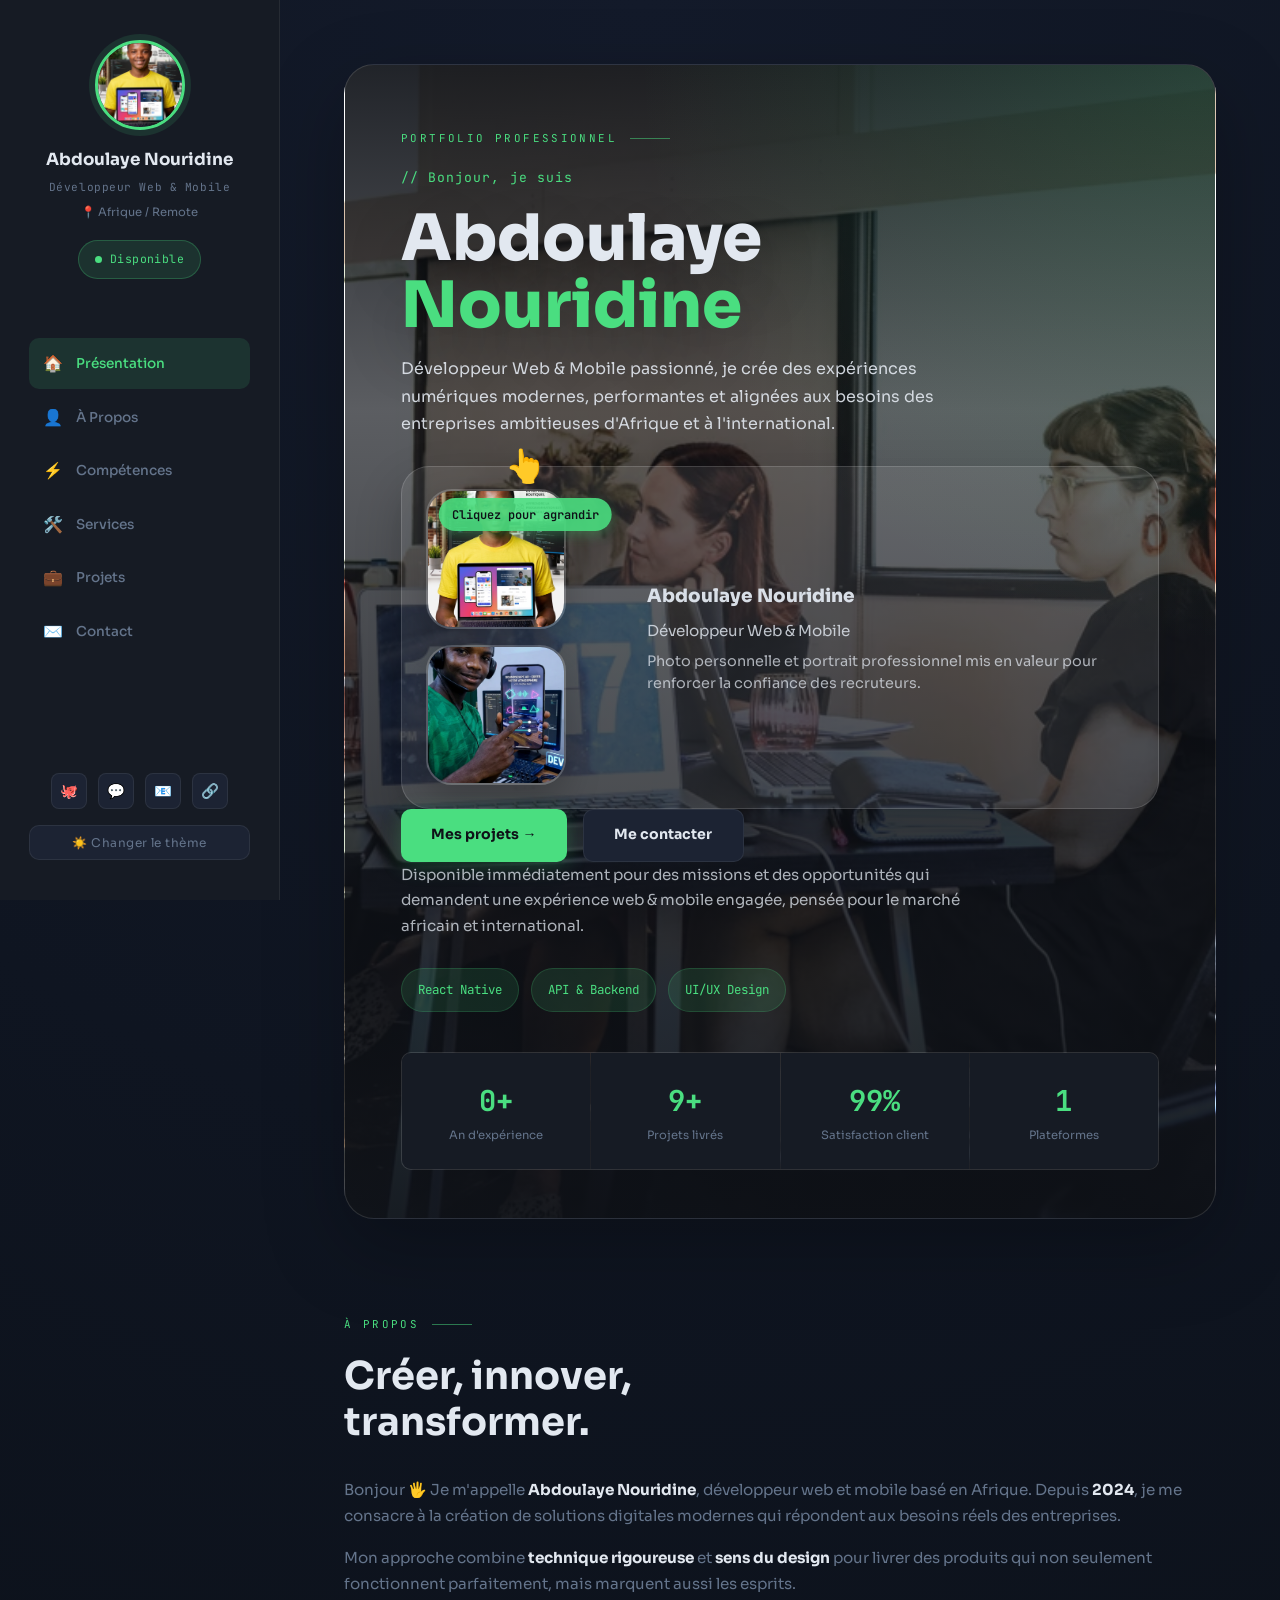
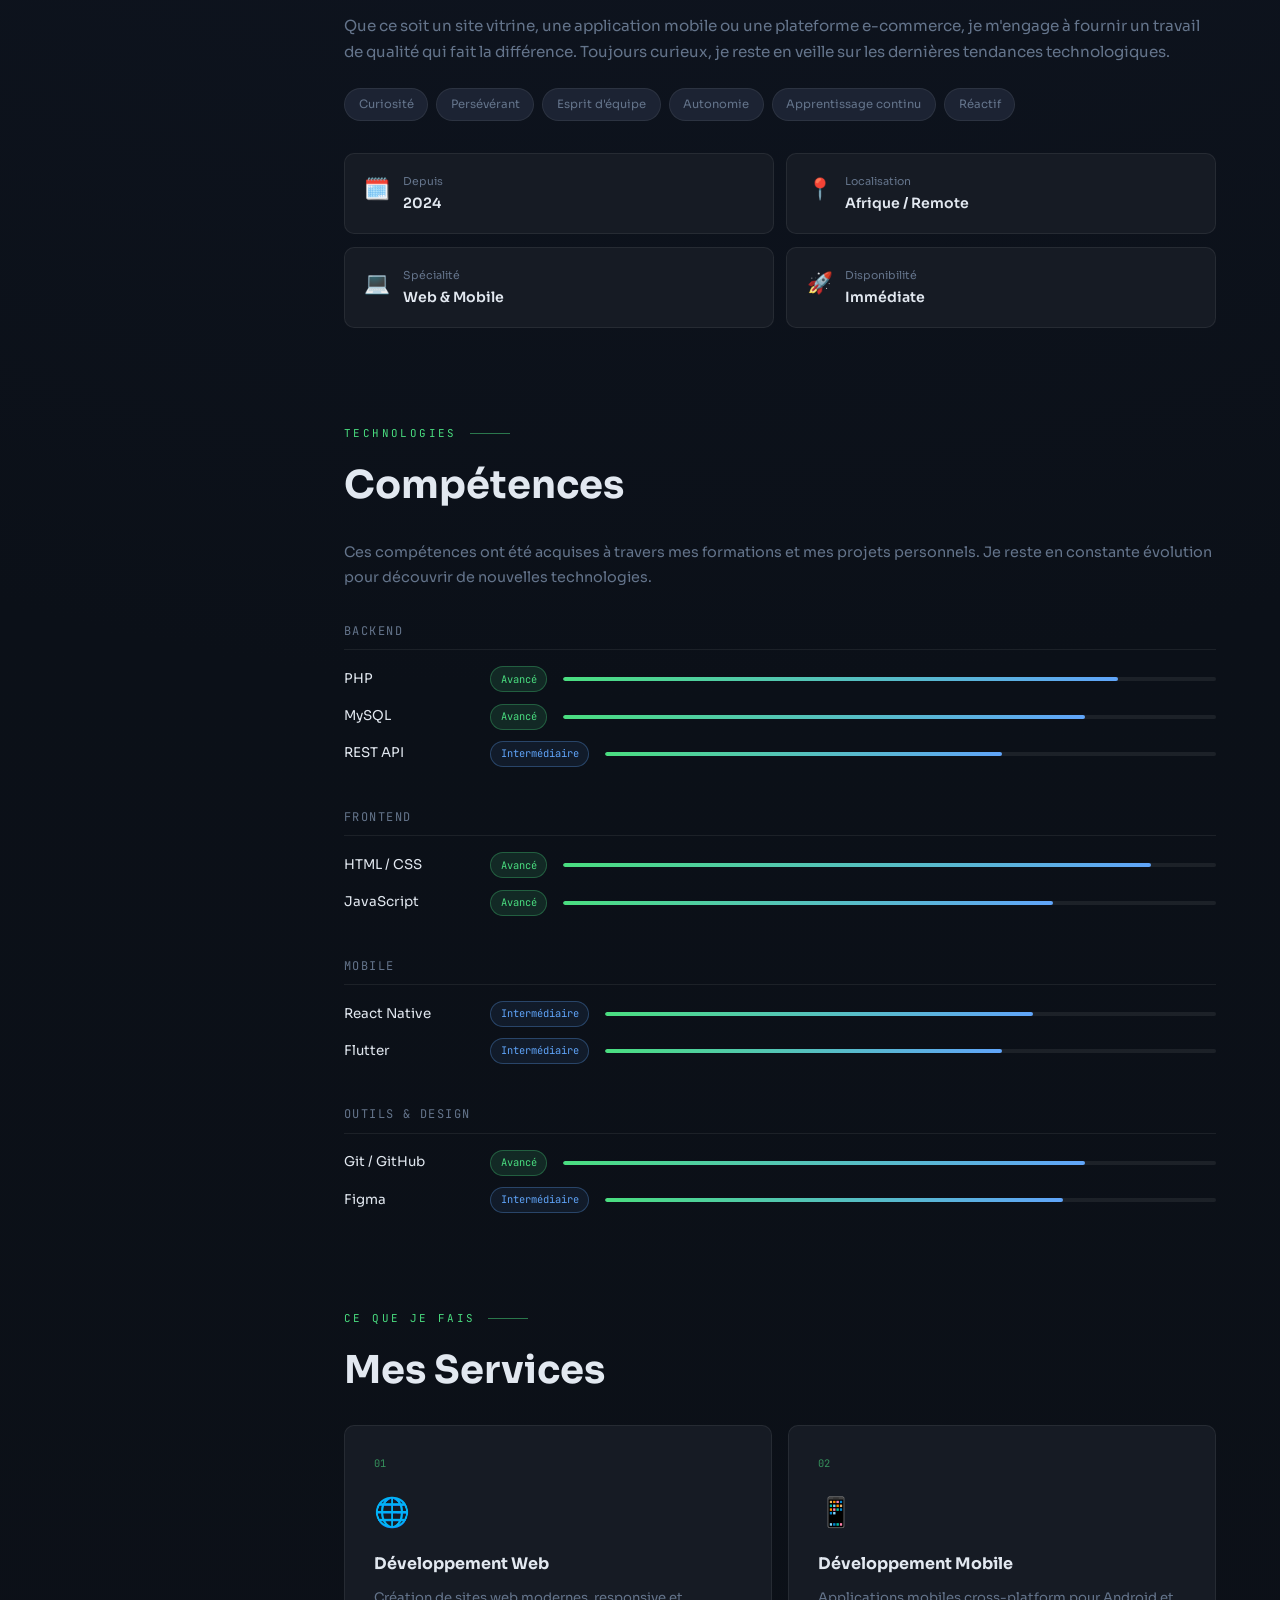
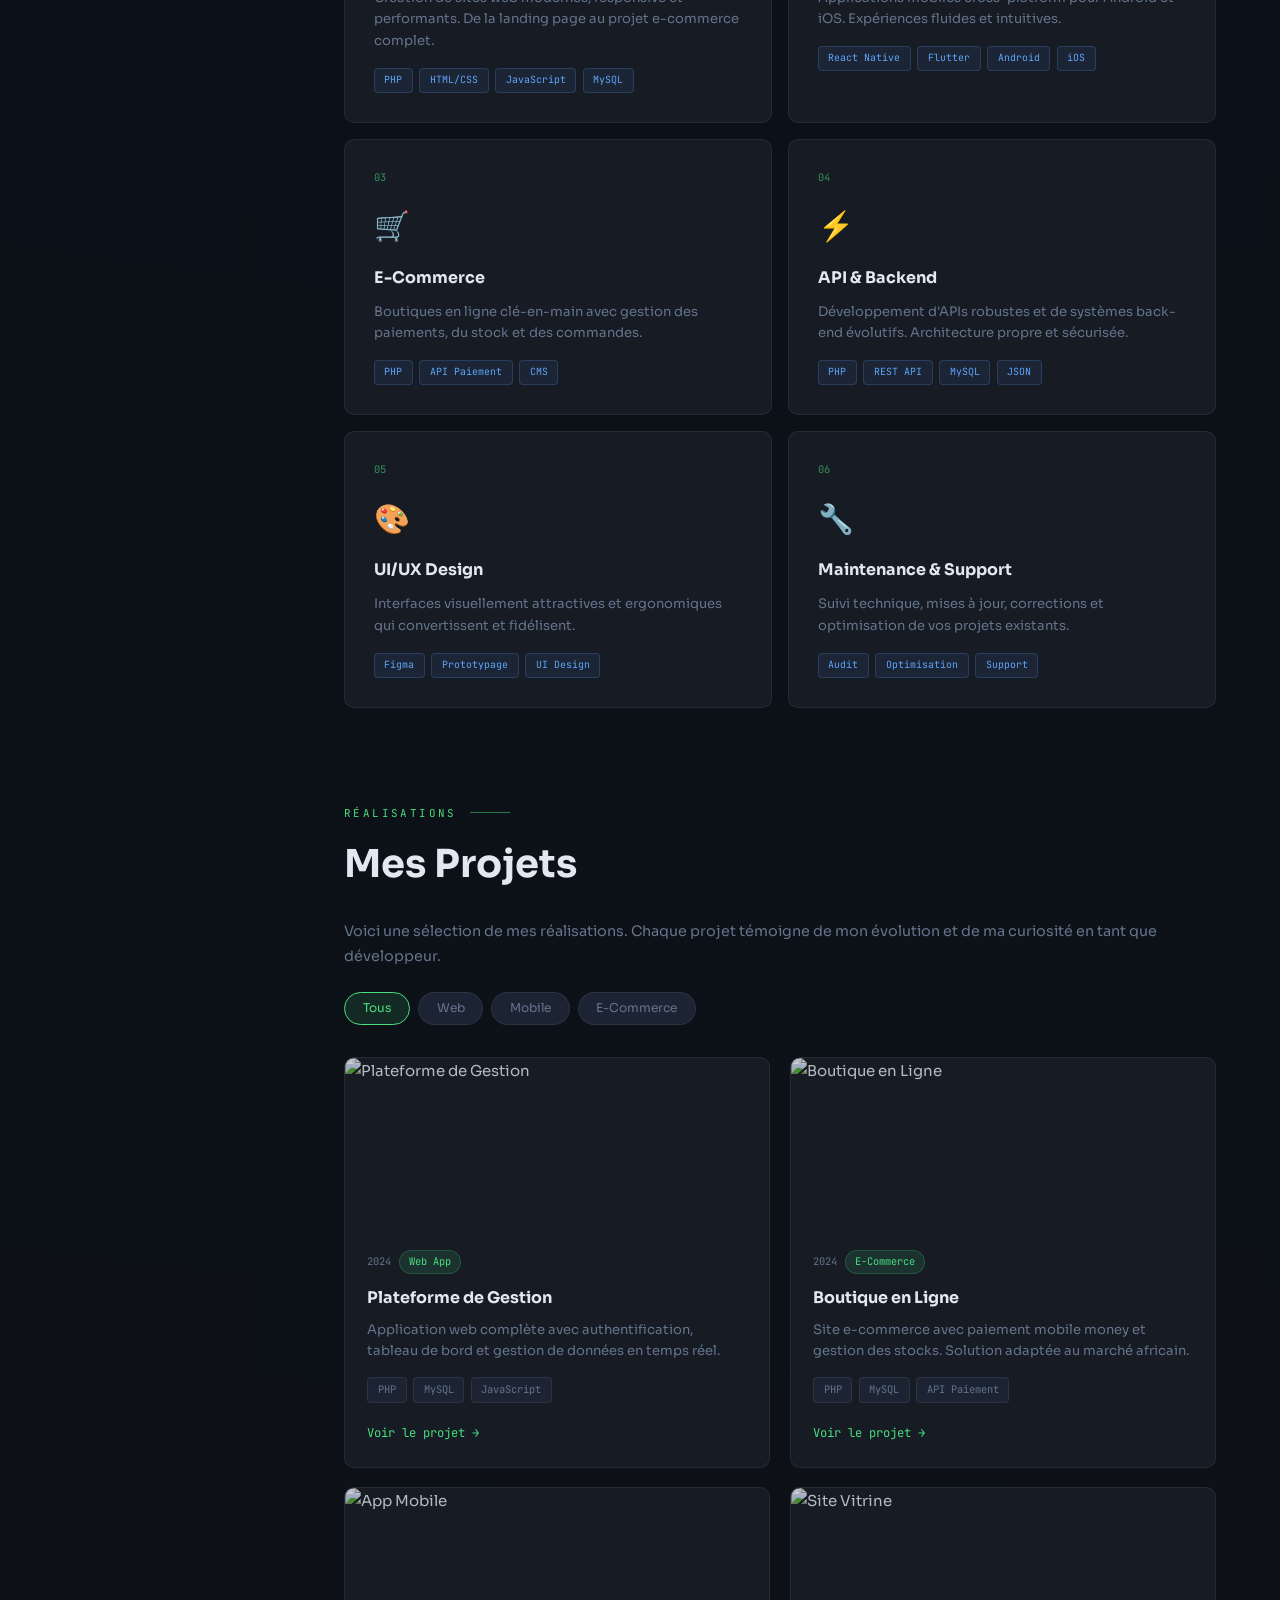
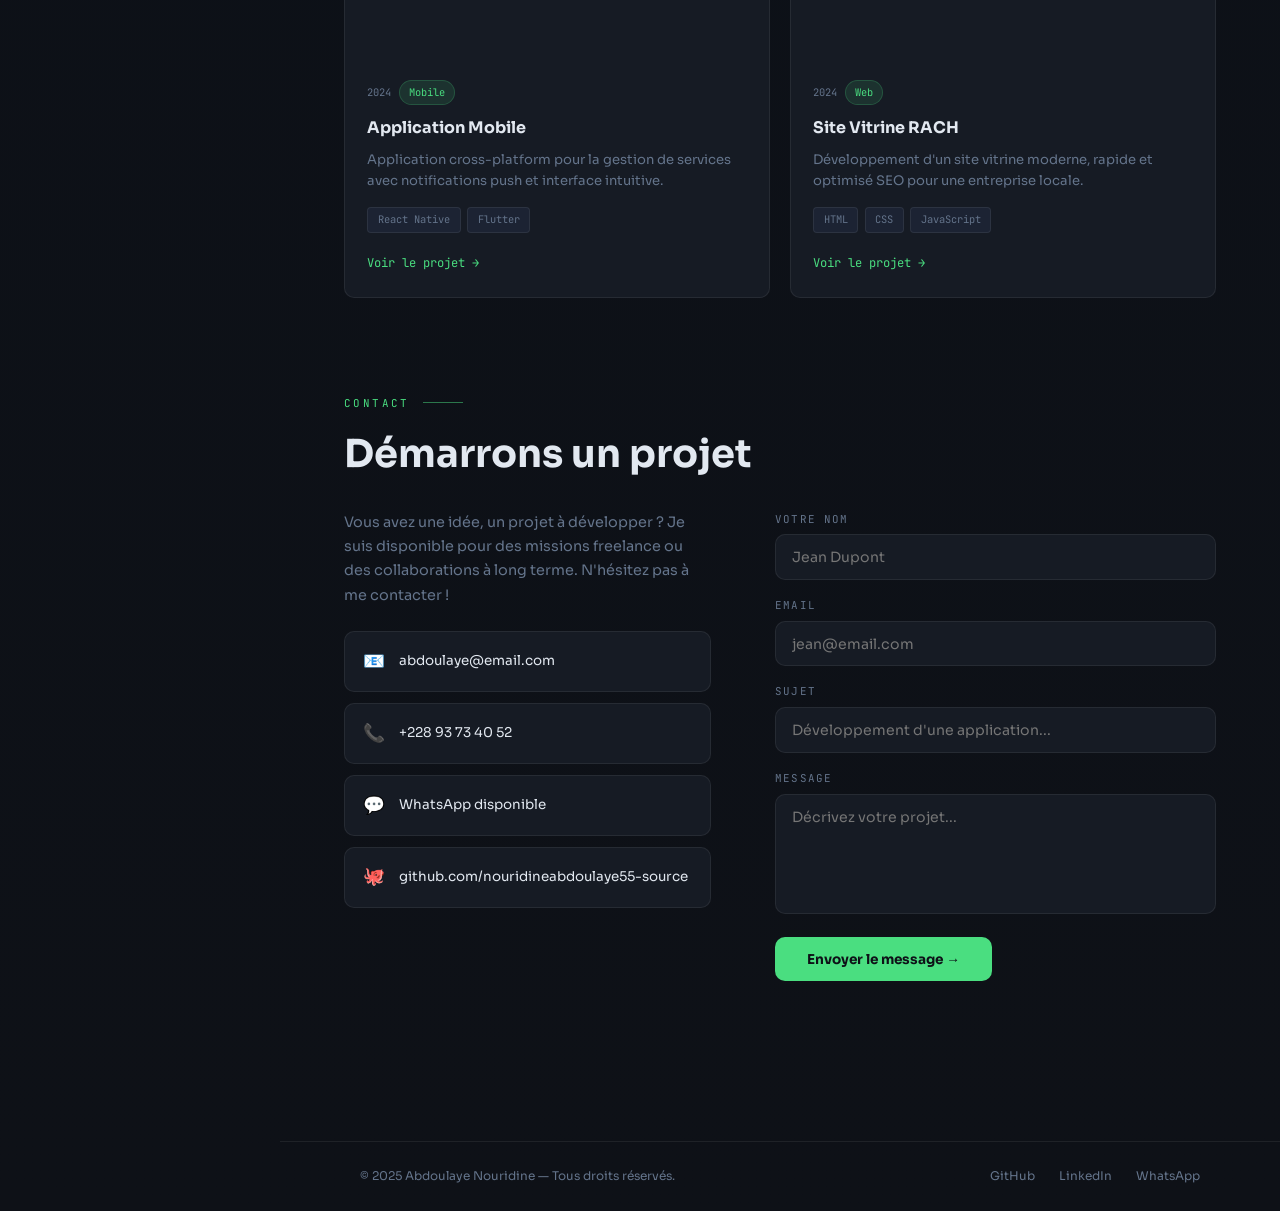
==== index.html @ e17a061a "mise à jour" ====
<!DOCTYPE html>
<html lang="fr" data-theme="dark">
<head>
  <meta charset="UTF-8" />
  <meta name="description" content="Portfolio d'Abdoulaye Nouridine, développeur web et mobile passionné. Découvrez mes projets, compétences et services en développement d'applications modernes." />
  <meta name="keywords" content="développeur web, développeur mobile, React Native, portfolio, Abdoulaye Nouridine" />
  <link rel="icon" href="data:image/svg+xml,<svg xmlns='http://www.w3.org/2000/svg' viewBox='0 0 100 100'><text y='.9em' font-size='90'>👨‍💻</text></svg>">
  <link href="https://fonts.googleapis.com/css2?family=Sora:wght@300;400;500;600;700&family=JetBrains+Mono:wght@400;500;600&display=swap" rel="stylesheet"/>
  <style>
    /* ── TOKENS ── */
    :root {
      --bg: #0e1117;
      --surface: #161b24;
      --card: #1c2333;
      --border: rgba(255,255,255,0.07);
      --accent: #4ade80;
      --accent-dim: rgba(74,222,128,0.12);
      --accent2: #60a5fa;
      --text: #e2e8f0;
      --muted: #64748b;
      --sidebar-w: 280px;
      --radius: 10px;
    }
    [data-theme="light"] {
      --bg: #f4f6fa;
      --surface: #ffffff;
      --card: #f0f2f7;
      --border: rgba(0,0,0,0.08);
      --text: #1a202c;
      --muted: #64748b;
      --accent-dim: rgba(74,222,128,0.15);
    }
 
    *, *::before, *::after { box-sizing: border-box; margin: 0; padding: 0; }
    html { scroll-behavior: smooth; }
    img { max-width: 100%; height: auto; display: block; }
    body {
      background: radial-gradient(circle at top, #131a2a 0%, #0b1018 38%, #0e1117 100%);
      color: var(--text);
      font-family: 'Sora', sans-serif;
      font-size: 15px;
      line-height: 1.7;
      overflow-x: hidden;
    }
 
    /* ── LAYOUT ── */
    .layout { display: flex; min-height: 100vh; }
 
    /* ── SIDEBAR ── */
    .sidebar {
      width: var(--sidebar-w);
      position: fixed; top: 0; left: 0; bottom: 0;
      background: var(--surface);
      border-right: 1px solid var(--border);
      display: flex; flex-direction: column;
      padding: 2.5rem 1.8rem;
      z-index: 100;
      overflow-y: auto;
      transition: transform 0.35s cubic-bezier(.77,0,.18,1);
    }
 
    .sidebar-profile { text-align: center; margin-bottom: 2.2rem; }
    .sidebar-avatar {
      width: 90px; height: 90px;
      border-radius: 50%; object-fit: cover;
      border: 3px solid var(--accent);
      box-shadow: 0 0 0 6px var(--accent-dim);
      display: block; margin: 0 auto 1rem;
    }
    .sidebar-name {
      font-size: 1.05rem; font-weight: 700; color: var(--text);
      margin-bottom: 0.2rem;
    }
    .sidebar-role {
      font-family: 'JetBrains Mono', monospace;
      font-size: 0.7rem; color: var(--muted);
      letter-spacing: 0.05em;
    }
    .sidebar-location {
      display: inline-flex; align-items: center; gap: 0.3rem;
      font-size: 0.72rem; color: var(--muted); margin-top: 0.4rem;
    }
 
    .availability {
      display: flex; align-items: center; gap: 0.5rem;
      padding: 0.55rem 1rem; border-radius: 99px;
      background: var(--accent-dim);
      border: 1px solid rgba(74,222,128,0.25);
      font-size: 0.72rem; color: var(--accent);
      font-family: 'JetBrains Mono', monospace;
      letter-spacing: 0.04em; margin: 1rem auto;
      width: fit-content; cursor: default;
    }
    .avail-dot {
      width: 7px; height: 7px; border-radius: 50%;
      background: var(--accent); flex-shrink: 0;
      animation: blink 2s infinite;
    }
    @keyframes blink { 0%,100%{opacity:1} 50%{opacity:0.3} }
 
    .sidebar-nav { margin-top: 0.5rem; }
    .nav-item {
      display: flex; align-items: center; gap: 0.8rem;
      padding: 0.75rem 0.9rem; border-radius: var(--radius);
      color: var(--muted); text-decoration: none;
      font-size: 0.85rem; font-weight: 500;
      transition: background 0.2s, color 0.2s;
      margin-bottom: 0.15rem;
    }
    .nav-item:hover, .nav-item.active {
      background: var(--accent-dim); color: var(--accent);
    }
    .nav-icon { font-size: 1rem; width: 20px; text-align: center; flex-shrink: 0; }
 
    .sidebar-socials {
      margin-top: auto; padding-top: 1.5rem;
      display: flex; gap: 0.7rem; justify-content: center;
      flex-wrap: wrap;
    }
    .social-link {
      display: inline-flex; align-items: center; justify-content: center;
      width: 36px; height: 36px; border-radius: 8px;
      background: var(--card); border: 1px solid var(--border);
      color: var(--muted); text-decoration: none; font-size: 0.9rem;
      transition: border-color 0.2s, color 0.2s, background 0.2s;
    }
    .social-link:hover { border-color: var(--accent); color: var(--accent); background: var(--accent-dim); }
 
    .theme-btn {
      margin-top: 1rem; width: 100%;
      padding: 0.55rem; border-radius: var(--radius);
      background: var(--card); border: 1px solid var(--border);
      color: var(--muted); cursor: pointer; font-family: 'Sora', sans-serif;
      font-size: 0.75rem; letter-spacing: 0.04em;
      transition: border-color 0.2s, color 0.2s;
    }
    .theme-btn:hover { border-color: var(--accent); color: var(--accent); }
 
    /* ── MAIN ── */
    .main {
      margin-left: var(--sidebar-w);
      flex: 1; padding: 4rem 4rem;
      width: calc(100% - var(--sidebar-w));
      max-width: none;
    }
 
    /* ── SECTIONS ── */
    .section { margin-bottom: 6rem; }
    .section-label {
      display: flex; align-items: center; gap: 0.8rem;
      font-family: 'JetBrains Mono', monospace;
      font-size: 0.68rem; color: var(--accent);
      letter-spacing: 0.22em; text-transform: uppercase;
      margin-bottom: 1.2rem;
    }
    .section-label::after {
      content: ''; flex: 0 0 40px; height: 1px;
      background: var(--accent); opacity: 0.5;
    }
    .section-title {
      font-size: clamp(1.8rem, 3vw, 2.6rem);
      font-weight: 700; line-height: 1.2; margin-bottom: 2rem;
    }
 
    /* ── HERO ── */
    #presentation {
      position: relative;
      padding: 4rem 3.5rem 3rem;
      border-radius: 30px;
      background-image:
        linear-gradient(180deg, rgba(14,17,23,0.92) 0%, rgba(14,17,23,0.68) 30%, rgba(14,17,23,0.95) 100%),
        url('images/photo-1623121608391-5ddbfa78428e.webp');
      background-size: cover;
      background-position: center;
      background-repeat: no-repeat;
      transition: background 0.8s ease;
      border: 1px solid rgba(255,255,255,0.12);
      box-shadow: 0 28px 80px rgba(0,0,0,0.25);
      overflow: hidden;
    }
    #presentation::before {
      content: '';
      position: absolute;
      inset: 0;
      background: radial-gradient(circle at top right, rgba(74,222,128,0.16), transparent 40%);
      pointer-events: none;
    }
    .hero-profile-images {
      display: flex; align-items: center; gap: 0.9rem;
      flex-wrap: wrap;
    }
    .hero-profile-images img {
      width: 90px; height: 90px;
      object-fit: cover; border-radius: 22px;
      border: 2px solid rgba(255,255,255,0.16);
      box-shadow: 0 18px 35px rgba(0,0,0,0.18);
    }
    #presentation > .section-label,
    #presentation .hero-greeting,
    #presentation .hero-title,
    #presentation .hero-desc,
    #presentation .hero-btns,
    #presentation .hero-note,
    #presentation .hero-badges {
      position: relative;
      z-index: 1;
    }
    #presentation .hero-greeting {
      font-family: 'JetBrains Mono', monospace;
      font-size: 0.82rem; color: var(--accent); margin-bottom: 1rem;
      letter-spacing: 0.08em;
    }
    #presentation .hero-title {
      font-size: clamp(2.4rem, 5vw, 4rem);
      font-weight: 800; line-height: 1.05; margin-bottom: 1rem;
      text-shadow: 0 24px 60px rgba(0,0,0,0.28);
    }
    #presentation .hero-title span { color: var(--accent); }
    #presentation .hero-desc {
      color: rgba(226,232,240,0.9); max-width: 560px; margin-bottom: 1.5rem;
      font-size: 1rem;
    }
    .hero-note {
      max-width: 560px; margin-bottom: 1.8rem;
      color: rgba(226,232,240,0.75); font-size: 0.95rem;
    }
    .hero-badges {
      display: flex; flex-wrap: wrap; gap: 0.75rem; margin-top: 0.5rem;
    }
    .hero-profile-card {
      display: flex; align-items: center; gap: 1.4rem;
      background: rgba(255,255,255,0.08);
      border: 1px solid rgba(255,255,255,0.14);
      padding: 1.4rem 1.5rem;
      border-radius: 28px;
      margin-top: 1.8rem;
      box-shadow: 0 20px 48px rgba(0,0,0,0.2);
    }
    .hero-profile-images {
      display: flex; align-items: center; gap: 1rem;
      flex-wrap: wrap;
      position: relative;
    }
    .hero-profile-images img {
      width: 140px; height: 140px;
      object-fit: cover; border-radius: 26px;
      border: 2px solid rgba(255,255,255,0.18);
      box-shadow: 0 14px 35px rgba(0,0,0,0.22);
      flex-shrink: 0;
      cursor: pointer;
      transition: transform 0.2s, box-shadow 0.2s;
    }
    .hero-profile-images img:hover {
      transform: scale(1.05);
      box-shadow: 0 18px 45px rgba(0,0,0,0.3);
    }
    .click-arrow {
      position: absolute;
      top: -50px;
      left: 50%;
      transform: translateX(-50%);
      display: flex;
      flex-direction: column;
      align-items: center;
      gap: 0.3rem;
      animation: bounce 2s infinite, fadeIn 1s ease 3s forwards;
      pointer-events: none;
      opacity: 0;
    }
    .click-arrow span {
      font-size: 2rem;
      animation: pulse 1.5s infinite;
    }
    .arrow-text {
      background: rgba(74,222,128,0.9);
      color: #0e1117;
      padding: 0.4rem 0.8rem;
      border-radius: 20px;
      font-size: 0.75rem;
      font-weight: 600;
      font-family: 'JetBrains Mono', monospace;
      white-space: nowrap;
      box-shadow: 0 4px 12px rgba(74,222,128,0.3);
    }
    @keyframes bounce {
      0%, 20%, 50%, 80%, 100% { transform: translateX(-50%) translateY(0); }
      40% { transform: translateX(-50%) translateY(-10px); }
      60% { transform: translateX(-50%) translateY(-5px); }
    }
    @keyframes pulse {
      0%, 100% { transform: scale(1); }
      50% { transform: scale(1.1); }
    }
    @keyframes fadeIn {
      from { opacity: 0; transform: translateX(-50%) translateY(-10px); }
      to { opacity: 1; transform: translateX(-50%) translateY(0); }
    }
    .hero-profile-info {
      display: flex; flex-direction: column; gap: 0.4rem;
      color: rgba(226,232,240,0.95);
    }
    .hero-profile-info .profile-name {
      font-size: 1.15rem; font-weight: 800;
    }
    .hero-profile-info .profile-subtitle {
      color: rgba(226,232,240,0.82); font-size: 0.95rem;
    }
    .hero-profile-info .profile-detail {
      color: rgba(226,232,240,0.72); font-size: 0.9rem;
      line-height: 1.55;
    }
    .hero-badge {
      display: inline-flex; align-items: center; gap: 0.45rem;
      padding: 0.65rem 1rem; border-radius: 999px;
      background: rgba(74,222,128,0.12); color: var(--accent);
      border: 1px solid rgba(74,222,128,0.18);
      font-size: 0.78rem; font-family: 'JetBrains Mono', monospace;
    }
    .hero-btns { display: flex; gap: 1rem; flex-wrap: wrap; }
    .btn {
      display: inline-flex; align-items: center; gap: 0.5rem;
      padding: 0.85rem 1.9rem; border-radius: var(--radius);
      font-family: 'Sora', sans-serif; font-weight: 700;
      font-size: 0.88rem; cursor: pointer; text-decoration: none;
      transition: transform 0.18s, box-shadow 0.18s, background 0.18s;
    }
    .btn:hover { transform: translateY(-2px); }
    .btn-solid {
      background: var(--accent); color: #0e1117;
      box-shadow: 0 4px 20px rgba(74,222,128,0.25);
    }
    .btn-solid:hover { box-shadow: 0 8px 30px rgba(74,222,128,0.4); }
    .btn-outline {
      border: 1px solid var(--border); color: var(--text);
      background: var(--card);
    }
    .btn-outline:hover { border-color: var(--accent); color: var(--accent); }
 
    /* STATS */
    .stats-row {
      display: flex; gap: 1px; background: var(--border);
      border: 1px solid var(--border); border-radius: var(--radius);
      overflow: hidden; margin-top: 2.5rem;
    }
    .stat {
      flex: 1; background: var(--surface); padding: 1.5rem 1.2rem;
      text-align: center;
    }
    .stat-num {
      font-family: 'JetBrains Mono', monospace;
      font-size: 1.8rem; font-weight: 700; color: var(--accent);
      display: block;
    }
    .stat-lbl { font-size: 0.72rem; color: var(--muted); }
 
    /* ── ABOUT ── */
    .about-text p { color: var(--muted); margin-bottom: 1rem; font-size: 0.95rem; }
    .about-text strong { color: var(--text); }
    .tags-row { display: flex; flex-wrap: wrap; gap: 0.5rem; margin-top: 1.5rem; }
    .tag {
      padding: 0.35rem 0.85rem; border-radius: 99px;
      border: 1px solid var(--border); font-size: 0.72rem;
      color: var(--muted); background: var(--card);
    }
    .highlight-cards {
      display: grid; grid-template-columns: repeat(2, 1fr);
      gap: 0.8rem; margin-top: 2rem;
    }
    .hcard {
      background: var(--surface); border: 1px solid var(--border);
      border-radius: var(--radius); padding: 1.1rem 1.2rem;
      display: flex; align-items: flex-start; gap: 0.8rem;
      transition: border-color 0.2s;
    }
    .hcard:hover { border-color: var(--accent); }
    .hcard-icon { font-size: 1.3rem; }
    .hcard-label { font-size: 0.68rem; color: var(--muted); margin-bottom: 0.1rem; }
    .hcard-val { font-size: 0.88rem; font-weight: 600; color: var(--text); }
 
    /* ── SKILLS ── */
    .skills-category { margin-bottom: 2.5rem; }
    .cat-title {
      font-family: 'JetBrains Mono', monospace;
      font-size: 0.75rem; color: var(--muted);
      text-transform: uppercase; letter-spacing: 0.12em;
      margin-bottom: 1rem; padding-bottom: 0.5rem;
      border-bottom: 1px solid var(--border);
    }
    .skills-list { display: flex; flex-direction: column; gap: 0.7rem; }
    .skill-row {
      display: flex; align-items: center; gap: 1rem;
    }
    .skill-name-col { width: 130px; font-size: 0.84rem; color: var(--text); flex-shrink: 0; }
    .skill-level {
      font-family: 'JetBrains Mono', monospace;
      font-size: 0.65rem; padding: 0.2rem 0.6rem;
      border-radius: 99px; border: 1px solid;
      white-space: nowrap; flex-shrink: 0;
    }
    .level-avance { color: var(--accent); border-color: rgba(74,222,128,0.3); background: var(--accent-dim); }
    .level-inter { color: var(--accent2); border-color: rgba(96,165,250,0.3); background: rgba(96,165,250,0.08); }
    .level-debut { color: #fb923c; border-color: rgba(251,146,60,0.3); background: rgba(251,146,60,0.08); }
    .skill-bar-wrap { flex: 1; height: 4px; background: var(--border); border-radius: 99px; overflow: hidden; }
    .skill-bar-inner {
      height: 100%; border-radius: 99px;
      background: linear-gradient(90deg, var(--accent), var(--accent2));
      width: 0; transition: width 1.2s cubic-bezier(.25,.46,.45,.94) 0.2s;
    }
    .skill-row.animated .skill-bar-inner { width: var(--w); }
 
    /* ── PROJECTS ── */
    .filter-row {
      display: flex; gap: 0.5rem; flex-wrap: wrap; margin-bottom: 2rem;
    }
    .filter-btn {
      padding: 0.45rem 1.1rem; border-radius: 99px;
      border: 1px solid var(--border); background: var(--card);
      color: var(--muted); font-size: 0.76rem; cursor: pointer;
      font-family: 'Sora', sans-serif;
      transition: all 0.2s;
    }
    .filter-btn:hover, .filter-btn.active {
      border-color: var(--accent); color: var(--accent);
      background: var(--accent-dim);
    }
    .projects-grid {
      display: grid; grid-template-columns: repeat(2, 1fr); gap: 1.2rem;
    }
    .project-card {
      background: var(--surface); border: 1px solid var(--border);
      border-radius: var(--radius); overflow: hidden;
      transition: border-color 0.3s, transform 0.3s;
    }
    .project-card:hover { border-color: var(--accent); transform: translateY(-4px); }
    .project-img {
      width: 100%; height: 170px; object-fit: cover;
      filter: brightness(0.8); transition: filter 0.4s;
    }
    .project-card:hover .project-img { filter: brightness(1); }
    .project-body { padding: 1.4rem; }
    .project-meta {
      display: flex; align-items: center; gap: 0.5rem;
      margin-bottom: 0.6rem;
    }
    .project-year {
      font-family: 'JetBrains Mono', monospace;
      font-size: 0.65rem; color: var(--muted);
    }
    .project-cat-badge {
      font-size: 0.65rem; padding: 0.15rem 0.55rem;
      border-radius: 99px; background: var(--accent-dim);
      color: var(--accent); border: 1px solid rgba(74,222,128,0.2);
      font-family: 'JetBrains Mono', monospace;
    }
    .project-title { font-size: 1rem; font-weight: 700; margin-bottom: 0.5rem; }
    .project-desc { color: var(--muted); font-size: 0.82rem; line-height: 1.6; margin-bottom: 1rem; }
    .project-techs { display: flex; flex-wrap: wrap; gap: 0.4rem; margin-bottom: 1rem; }
    .tech-badge {
      font-size: 0.65rem; padding: 0.18rem 0.6rem;
      border-radius: 4px; background: var(--card);
      border: 1px solid var(--border); color: var(--muted);
      font-family: 'JetBrains Mono', monospace;
    }
    .project-link {
      display: inline-flex; align-items: center; gap: 0.4rem;
      font-size: 0.76rem; color: var(--accent); text-decoration: none;
      font-family: 'JetBrains Mono', monospace;
      transition: gap 0.2s;
    }
    .project-link:hover { gap: 0.7rem; }
 
    /* ── SERVICES ── */
    .services-grid { display: grid; grid-template-columns: repeat(2, 1fr); gap: 1rem; }
    .service-card {
      background: var(--surface); border: 1px solid var(--border);
      border-radius: var(--radius); padding: 1.8rem;
      transition: border-color 0.3s, background 0.3s;
    }
    .service-card:hover { border-color: var(--accent); background: var(--card); }
    .service-num {
      font-family: 'JetBrains Mono', monospace;
      font-size: 0.65rem; color: var(--accent); margin-bottom: 1rem; opacity: 0.6;
    }
    .service-icon { font-size: 1.8rem; margin-bottom: 0.8rem; display: block; }
    .service-name { font-size: 1rem; font-weight: 700; margin-bottom: 0.6rem; }
    .service-desc { color: var(--muted); font-size: 0.82rem; line-height: 1.65; margin-bottom: 1rem; }
    .service-tags { display: flex; flex-wrap: wrap; gap: 0.4rem; }
    .stag {
      font-family: 'JetBrains Mono', monospace;
      font-size: 0.62rem; padding: 0.2rem 0.6rem;
      border-radius: 4px; color: var(--accent2);
      background: rgba(96,165,250,0.08); border: 1px solid rgba(96,165,250,0.2);
    }
 
    /* ── CONTACT ── */
    .contact-grid { display: grid; grid-template-columns: 1fr 1.2fr; gap: 4rem; }
    .contact-intro { color: var(--muted); font-size: 0.9rem; margin-bottom: 1.5rem; }
    .contact-methods { display: flex; flex-direction: column; gap: 0.7rem; }
    .contact-method {
      display: flex; align-items: center; gap: 0.9rem;
      padding: 0.9rem 1.1rem; border-radius: var(--radius);
      background: var(--surface); border: 1px solid var(--border);
      text-decoration: none; color: var(--text);
      transition: border-color 0.2s, background 0.2s;
    }
    .contact-method:hover { border-color: var(--accent); background: var(--accent-dim); }
    .cm-icon { font-size: 1.1rem; color: var(--accent); }
    .cm-text { font-size: 0.84rem; }
 
    .form-group { margin-bottom: 1rem; }
    .form-label { display: block; font-family: 'JetBrains Mono', monospace; font-size: 0.68rem; color: var(--muted); letter-spacing: 0.1em; text-transform: uppercase; margin-bottom: 0.4rem; }
    .form-input, .form-textarea {
      width: 100%; background: var(--surface); border: 1px solid var(--border);
      color: var(--text); padding: 0.8rem 1rem;
      font-family: 'Sora', sans-serif; font-size: 0.88rem;
      border-radius: var(--radius); outline: none; resize: none;
      transition: border-color 0.2s;
    }
    .form-input:focus, .form-textarea:focus { border-color: var(--accent); }
    .form-textarea { min-height: 120px; }
    .form-submit {
      display: inline-flex; align-items: center; gap: 0.5rem;
      padding: 0.85rem 2rem; background: var(--accent); color: #0e1117;
      border: none; border-radius: var(--radius);
      font-family: 'Sora', sans-serif; font-weight: 700; font-size: 0.85rem;
      cursor: pointer; transition: transform 0.2s, box-shadow 0.2s;
    }
    .form-submit:hover { transform: translateY(-2px); box-shadow: 0 8px 24px rgba(74,222,128,0.35); }
    .form-submit:disabled { opacity: 0.65; cursor: not-allowed; transform: none; }
    .form-status {
      margin-top: 0.8rem; padding: 0.85rem 1rem; border-radius: var(--radius);
      font-size: 0.84rem; display: none;
    }
    .form-status.visible { display: block; }
    .form-status.success { background: var(--accent-dim); border: 1px solid rgba(74,222,128,0.3); color: var(--accent); }
    .form-status.error { background: rgba(248,113,113,0.1); border: 1px solid rgba(248,113,113,0.3); color: #fca5a5; }
    .spinner { width: 14px; height: 14px; border: 2px solid rgba(0,0,0,0.2); border-top-color: #0e1117; border-radius: 50%; animation: spin 0.7s linear infinite; display: none; }
    .form-submit.loading .spinner { display: block; }
    @keyframes spin { to { transform: rotate(360deg); } }
 
    /* ── FOOTER ── */
    footer {
      margin-left: var(--sidebar-w); padding: 1.5rem 5rem;
      border-top: 1px solid var(--border);
      display: flex; align-items: center; justify-content: space-between;
      font-size: 0.75rem; color: var(--muted);
    }
 
    /* ── HAMBURGER (mobile) ── */
    .hamburger-btn {
      display: none; position: fixed; top: 1rem; right: 1rem;
      z-index: 200; background: var(--surface); border: 1px solid var(--border);
      border-radius: 8px; width: 40px; height: 40px; cursor: pointer;
      flex-direction: column; align-items: center; justify-content: center; gap: 5px;
    }
    .hamburger-btn span { display: block; width: 18px; height: 2px; background: var(--text); border-radius: 2px; transition: 0.3s; }
 
    /* ── REVEAL ── */
    .reveal { opacity: 0; transform: translateY(24px); transition: opacity 0.6s ease, transform 0.6s ease; }
    .reveal.visible { opacity: 1; transform: translateY(0); }
 
    /* ── MODAL ── */
    .modal {
      display: none; position: fixed; z-index: 1000;
      left: 0; top: 0; width: 100%; height: 100%;
      background-color: rgba(0,0,0,0.85);
      backdrop-filter: blur(8px);
    }
    .modal-content {
      position: relative; margin: auto; padding: 0;
      width: 90%; max-width: 600px; max-height: 80vh;
      animation: modalFadeIn 0.3s ease;
    }
    .modal-content img {
      width: 100%; height: auto; border-radius: 12px;
      box-shadow: 0 20px 60px rgba(0,0,0,0.5);
      max-width: 90vw; max-height: 80vh; object-fit: contain;
    }
    .close-modal {
      position: absolute; top: 10px; right: 10px;
      color: #fff; font-size: 28px; font-weight: bold;
      cursor: pointer; transition: color 0.2s;
      background: rgba(0,0,0,0.5); border-radius: 50%; width: 40px; height: 40px;
      display: flex; align-items: center; justify-content: center;
      background: none; border: none; padding: 0;
    }
    .close-modal:hover { color: var(--accent); }
    .back-to-top {
      position: fixed; bottom: 2rem; right: 2rem;
      background: var(--accent); color: #0e1117;
      border: none; border-radius: 50%; width: 50px; height: 50px;
      cursor: pointer; opacity: 0; visibility: hidden;
      transition: all 0.3s; z-index: 100;
      display: flex; align-items: center; justify-content: center;
      font-size: 1.2rem;
    }
    .back-to-top.visible { opacity: 1; visibility: visible; }
    .loader {
      position: fixed; inset: 0; background: var(--bg);
      display: flex; align-items: center; justify-content: center;
      z-index: 9999; transition: opacity 0.5s, visibility 0.5s;
    }
    .loader.hidden { opacity: 0; visibility: hidden; }
    .loader-spinner {
      width: 50px; height: 50px; border: 4px solid var(--border);
      border-top: 4px solid var(--accent); border-radius: 50%;
      animation: spin 1s linear infinite;
    }

    /* ── RESPONSIVE ── */
    @media (max-width: 1200px) {
      --sidebar-w: 260px;
      .main { padding: 3rem 3rem; }
      .projects-grid { grid-template-columns: repeat(2, 1fr); }
      .services-grid { grid-template-columns: repeat(2, 1fr); }
    }
    @media (max-width: 900px) {
      .sidebar { transform: translateX(-100%); }
      .sidebar.open { transform: translateX(0); }
      .main, footer { margin-left: 0; }
      .main { padding: 3rem 2rem 3rem; }
      footer { padding: 1.5rem 2rem; }
      #presentation { padding: 3.5rem 1.8rem 2.5rem; border-radius: 24px; background-size: cover; background-position: center; }
      .hero-title { font-size: clamp(2.2rem, 8vw, 3.5rem); }
      .hero-profile-card { flex-wrap: wrap; justify-content: space-between; }
      .hero-profile-card img { width: 100px; height: 100px; }
      .hero-btns { gap: 0.7rem; }
      .hero-btns .btn { flex: 1; justify-content: center; }
      .hamburger-btn { display: flex; }
      .contact-grid { grid-template-columns: 1fr; }
    }
    @media (max-width: 640px) {
      .projects-grid { grid-template-columns: 1fr; }
      .services-grid { grid-template-columns: 1fr; }
      .stats-row { flex-direction: column; }
      .highlight-cards { grid-template-columns: 1fr; }
      #presentation { padding: 1.5rem 1rem 1rem; background-size: cover; background-position: center; }
      .section { margin-bottom: 4.5rem; }
      .hero-btns { flex-direction: column; }
      .hero-profile-card { flex-direction: column; gap: 1rem; padding: 1rem; }
      .hero-profile-images { justify-content: center; gap: 0.5rem; }
      .hero-profile-images img { width: 48%; max-width: 100px; height: auto; margin: 0; border-radius: 20px; }
      .click-arrow { display: none; }
      .sidebar-avatar { width: 80px; height: 80px; }
    }
    @media (max-width: 480px) {
      .main { padding: 2rem 1rem 2rem; }
      footer { padding: 1rem; }
      #presentation { padding: 1.5rem 1rem 1rem; }
      .hero-title { font-size: clamp(1.8rem, 10vw, 2.5rem); }
      .hero-desc { font-size: 0.9rem; }
      .hero-profile-card { padding: 0.8rem; }
      .hero-profile-images img { max-width: 100px; }
      .stats-row .stat { padding: 1rem 0.8rem; }
      .section-title { font-size: clamp(1.5rem, 4vw, 2.2rem); }
      .projects-grid, .services-grid { gap: 1rem; }
      .project-card, .service-card { padding: 1rem; }
      .contact-grid { gap: 2rem; }
    }
  </style>
</head>
<body>
 
  <div class="loader" id="loader">
    <div class="loader-spinner"></div>
  </div>
 
  <button class="hamburger-btn" id="hamburgerBtn" aria-label="Menu">
    <span></span><span></span><span></span>
  </button>
  <button class="back-to-top" id="backToTop" aria-label="Retour en haut">↑</button>
 
  <div class="layout">
    <!-- SIDEBAR -->
    <aside class="sidebar" id="sidebar">
      <div class="sidebar-profile">
        <img class="sidebar-avatar" src="images/image_1_1774514633521.jpg" alt="Abdoulaye Nouridine" onerror="this.src='https://ui-avatars.com/api/?name=Abdoulaye+Nouridine&background=4ade80&color=0e1117&size=90&bold=true'"/>
        <div class="sidebar-name">Abdoulaye Nouridine</div>
        <div class="sidebar-role">Développeur Web & Mobile</div>
        <div class="sidebar-location">📍 Afrique / Remote</div>
        <div class="availability"><span class="avail-dot"></span>Disponible</div>
      </div>
 
      <nav class="sidebar-nav">
        <a href="#presentation" class="nav-item active"><span class="nav-icon">🏠</span> Présentation</a>
        <a href="#about" class="nav-item"><span class="nav-icon">👤</span> À Propos</a>
        <a href="#competences" class="nav-item"><span class="nav-icon">⚡</span> Compétences</a>
        <a href="#services" class="nav-item"><span class="nav-icon">🛠️</span> Services</a>
        <a href="#projets" class="nav-item"><span class="nav-icon">💼</span> Projets</a>
        <a href="#contact" class="nav-item"><span class="nav-icon">✉️</span> Contact</a>
      </nav>
 
      <div class="sidebar-socials">
        <a href="https://github.com/nouridineabdoulaye55-source" target="_blank" class="social-link" title="GitHub">🐙</a>
        <a href="https://wa.me/22893734052" target="_blank" class="social-link" title="WhatsApp">💬</a>
        <a href="mailto:abdoulaye@email.com" class="social-link" title="Email">📧</a>
        <a href="#" target="_blank" class="social-link" title="LinkedIn">🔗</a>
      </div>
      <button class="theme-btn" id="themeBtn" aria-label="Changer le thème">☀️ Changer le thème</button>
    </aside>
 
    <!-- MAIN CONTENT -->
    <main class="main">
 
      <!-- PRÉSENTATION -->
      <section class="section" id="presentation">
        <div class="section-label">Portfolio professionnel</div>
        <p class="hero-greeting">// Bonjour, je suis</p>
        <h1 class="hero-title">Abdoulaye<br><span>Nouridine</span></h1>
        <p class="hero-desc">
          Développeur Web & Mobile passionné, je crée des expériences numériques modernes, performantes et alignées aux besoins des entreprises ambitieuses d'Afrique et à l'international.
        </p>
        <div class="hero-profile-card reveal">
          <div class="hero-profile-images">
            <img src="images/image_1_1774514633521.jpg" alt="Portrait Abdoulaye Nouridine" />
            <img src="images/image_1_1774442275137.jpg" alt="Portrait professionnel Abdoulaye Nouridine" />
            <div class="click-arrow">
              <span>👆</span>
              <div class="arrow-text">Cliquez pour agrandir</div>
            </div>
          </div>
          <div class="hero-profile-info">
            <div class="profile-name">Abdoulaye Nouridine</div>
            <div class="profile-subtitle">Développeur Web & Mobile</div>
            <div class="profile-detail">Photo personnelle et portrait professionnel mis en valeur pour renforcer la confiance des recruteurs.</div>
          </div>
        </div>
        <div class="hero-btns">
          <a href="#projets" class="btn btn-solid">Mes projets →</a>
          <a href="#contact" class="btn btn-outline">Me contacter</a>
        </div>
        <p class="hero-note reveal">Disponible immédiatement pour des missions et des opportunités qui demandent une expérience web & mobile engagée, pensée pour le marché africain et international.</p>
        <div class="hero-badges reveal">
          <span class="hero-badge">React Native</span>
          <span class="hero-badge">API & Backend</span>
          <span class="hero-badge">UI/UX Design</span>
        </div>
        <div class="stats-row reveal">
          <div class="stat"><span class="stat-num" data-target="1" data-suffix="+">0+</span><div class="stat-lbl">An d'expérience</div></div>
          <div class="stat"><span class="stat-num" data-target="10" data-suffix="+">0+</span><div class="stat-lbl">Projets livrés</div></div>
          <div class="stat"><span class="stat-num" data-target="100" data-suffix="%">0%</span><div class="stat-lbl">Satisfaction client</div></div>
          <div class="stat"><span class="stat-num" data-target="2" data-suffix="">0</span><div class="stat-lbl">Plateformes</div></div>
        </div>
      </section>
 
      <!-- À PROPOS -->
      <section class="section" id="about">
        <div class="section-label">À Propos</div>
        <h2 class="section-title">Créer, innover,<br>transformer.</h2>
        <div class="about-text reveal">
          <p>Bonjour 🖐️ Je m'appelle <strong>Abdoulaye Nouridine</strong>, développeur web et mobile basé en Afrique. Depuis <strong>2024</strong>, je me consacre à la création de solutions digitales modernes qui répondent aux besoins réels des entreprises.</p>
          <p>Mon approche combine <strong>technique rigoureuse</strong> et <strong>sens du design</strong> pour livrer des produits qui non seulement fonctionnent parfaitement, mais marquent aussi les esprits.</p>
          <p>Que ce soit un site vitrine, une application mobile ou une plateforme e-commerce, je m'engage à fournir un travail de qualité qui fait la différence. Toujours curieux, je reste en veille sur les dernières tendances technologiques.</p>
        </div>
        <div class="tags-row reveal">
          <span class="tag">Curiosité</span>
          <span class="tag">Persévérant</span>
          <span class="tag">Esprit d'équipe</span>
          <span class="tag">Autonomie</span>
          <span class="tag">Apprentissage continu</span>
          <span class="tag">Réactif</span>
        </div>
        <div class="highlight-cards reveal">
          <div class="hcard"><span class="hcard-icon">🗓️</span><div><div class="hcard-label">Depuis</div><div class="hcard-val">2024</div></div></div>
          <div class="hcard"><span class="hcard-icon">📍</span><div><div class="hcard-label">Localisation</div><div class="hcard-val">Afrique / Remote</div></div></div>
          <div class="hcard"><span class="hcard-icon">💻</span><div><div class="hcard-label">Spécialité</div><div class="hcard-val">Web & Mobile</div></div></div>
          <div class="hcard"><span class="hcard-icon">🚀</span><div><div class="hcard-label">Disponibilité</div><div class="hcard-val">Immédiate</div></div></div>
        </div>
      </section>
 
      <!-- COMPÉTENCES -->
      <section class="section" id="competences">
        <div class="section-label">Technologies</div>
        <h2 class="section-title">Compétences</h2>
        <p style="color:var(--muted); margin-bottom:2rem; font-size:0.9rem;">
          Ces compétences ont été acquises à travers mes formations et mes projets personnels. Je reste en constante évolution pour découvrir de nouvelles technologies.
        </p>
 
        <div class="skills-category reveal">
          <div class="cat-title">Backend</div>
          <div class="skills-list">
            <div class="skill-row" style="--w:85%"><span class="skill-name-col">PHP</span><span class="skill-level level-avance">Avancé</span><div class="skill-bar-wrap"><div class="skill-bar-inner"></div></div></div>
            <div class="skill-row" style="--w:80%"><span class="skill-name-col">MySQL</span><span class="skill-level level-avance">Avancé</span><div class="skill-bar-wrap"><div class="skill-bar-inner"></div></div></div>
            <div class="skill-row" style="--w:65%"><span class="skill-name-col">REST API</span><span class="skill-level level-inter">Intermédiaire</span><div class="skill-bar-wrap"><div class="skill-bar-inner"></div></div></div>
          </div>
        </div>
 
        <div class="skills-category reveal">
          <div class="cat-title">Frontend</div>
          <div class="skills-list">
            <div class="skill-row" style="--w:90%"><span class="skill-name-col">HTML / CSS</span><span class="skill-level level-avance">Avancé</span><div class="skill-bar-wrap"><div class="skill-bar-inner"></div></div></div>
            <div class="skill-row" style="--w:75%"><span class="skill-name-col">JavaScript</span><span class="skill-level level-avance">Avancé</span><div class="skill-bar-wrap"><div class="skill-bar-inner"></div></div></div>
          </div>
        </div>
 
        <div class="skills-category reveal">
          <div class="cat-title">Mobile</div>
          <div class="skills-list">
            <div class="skill-row" style="--w:70%"><span class="skill-name-col">React Native</span><span class="skill-level level-inter">Intermédiaire</span><div class="skill-bar-wrap"><div class="skill-bar-inner"></div></div></div>
            <div class="skill-row" style="--w:65%"><span class="skill-name-col">Flutter</span><span class="skill-level level-inter">Intermédiaire</span><div class="skill-bar-wrap"><div class="skill-bar-inner"></div></div></div>
          </div>
        </div>
 
        <div class="skills-category reveal">
          <div class="cat-title">Outils & Design</div>
          <div class="skills-list">
            <div class="skill-row" style="--w:80%"><span class="skill-name-col">Git / GitHub</span><span class="skill-level level-avance">Avancé</span><div class="skill-bar-wrap"><div class="skill-bar-inner"></div></div></div>
            <div class="skill-row" style="--w:75%"><span class="skill-name-col">Figma</span><span class="skill-level level-inter">Intermédiaire</span><div class="skill-bar-wrap"><div class="skill-bar-inner"></div></div></div>
          </div>
        </div>
      </section>
 
      <!-- SERVICES -->
      <section class="section" id="services">
        <div class="section-label">Ce que je fais</div>
        <h2 class="section-title">Mes Services</h2>
        <div class="services-grid">
          <div class="service-card reveal">
            <div class="service-num">01</div>
            <span class="service-icon">🌐</span>
            <div class="service-name">Développement Web</div>
            <p class="service-desc">Création de sites web modernes, responsive et performants. De la landing page au projet e-commerce complet.</p>
            <div class="service-tags"><span class="stag">PHP</span><span class="stag">HTML/CSS</span><span class="stag">JavaScript</span><span class="stag">MySQL</span></div>
          </div>
          <div class="service-card reveal">
            <div class="service-num">02</div>
            <span class="service-icon">📱</span>
            <div class="service-name">Développement Mobile</div>
            <p class="service-desc">Applications mobiles cross-platform pour Android et iOS. Expériences fluides et intuitives.</p>
            <div class="service-tags"><span class="stag">React Native</span><span class="stag">Flutter</span><span class="stag">Android</span><span class="stag">iOS</span></div>
          </div>
          <div class="service-card reveal">
            <div class="service-num">03</div>
            <span class="service-icon">🛒</span>
            <div class="service-name">E-Commerce</div>
            <p class="service-desc">Boutiques en ligne clé-en-main avec gestion des paiements, du stock et des commandes.</p>
            <div class="service-tags"><span class="stag">PHP</span><span class="stag">API Paiement</span><span class="stag">CMS</span></div>
          </div>
          <div class="service-card reveal">
            <div class="service-num">04</div>
            <span class="service-icon">⚡</span>
            <div class="service-name">API & Backend</div>
            <p class="service-desc">Développement d'APIs robustes et de systèmes back-end évolutifs. Architecture propre et sécurisée.</p>
            <div class="service-tags"><span class="stag">PHP</span><span class="stag">REST API</span><span class="stag">MySQL</span><span class="stag">JSON</span></div>
          </div>
          <div class="service-card reveal">
            <div class="service-num">05</div>
            <span class="service-icon">🎨</span>
            <div class="service-name">UI/UX Design</div>
            <p class="service-desc">Interfaces visuellement attractives et ergonomiques qui convertissent et fidélisent.</p>
            <div class="service-tags"><span class="stag">Figma</span><span class="stag">Prototypage</span><span class="stag">UI Design</span></div>
          </div>
          <div class="service-card reveal">
            <div class="service-num">06</div>
            <span class="service-icon">🔧</span>
            <div class="service-name">Maintenance & Support</div>
            <p class="service-desc">Suivi technique, mises à jour, corrections et optimisation de vos projets existants.</p>
            <div class="service-tags"><span class="stag">Audit</span><span class="stag">Optimisation</span><span class="stag">Support</span></div>
          </div>
        </div>
      </section>
 
      <!-- PROJETS -->
      <section class="section" id="projets">
        <div class="section-label">Réalisations</div>
        <h2 class="section-title">Mes Projets</h2>
        <p style="color:var(--muted); margin-bottom:1.5rem; font-size:0.9rem;">
          Voici une sélection de mes réalisations. Chaque projet témoigne de mon évolution et de ma curiosité en tant que développeur.
        </p>
        <div class="filter-row">
          <button class="filter-btn active" data-filter="all">Tous</button>
          <button class="filter-btn" data-filter="web">Web</button>
          <button class="filter-btn" data-filter="mobile">Mobile</button>
          <button class="filter-btn" data-filter="ecommerce">E-Commerce</button>
        </div>
        <div class="projects-grid">
          <div class="project-card reveal" data-cat="web">
            <img class="project-img" src="https://images.unsplash.com/photo-1547658719-da2b51169166?w=800&q=80" alt="Plateforme de Gestion" loading="lazy"/>
            <div class="project-body">
              <div class="project-meta">
                <span class="project-year">2024</span>
                <span class="project-cat-badge">Web App</span>
              </div>
              <div class="project-title">Plateforme de Gestion</div>
              <p class="project-desc">Application web complète avec authentification, tableau de bord et gestion de données en temps réel.</p>
              <div class="project-techs"><span class="tech-badge">PHP</span><span class="tech-badge">MySQL</span><span class="tech-badge">JavaScript</span></div>
              <a href="#" class="project-link">Voir le projet →</a>
            </div>
          </div>
          <div class="project-card reveal" data-cat="ecommerce">
            <img class="project-img" src="https://images.unsplash.com/photo-1563013544-824ae1b704d3?w=800&q=80" alt="Boutique en Ligne" loading="lazy"/>
            <div class="project-body">
              <div class="project-meta">
                <span class="project-year">2024</span>
                <span class="project-cat-badge">E-Commerce</span>
              </div>
              <div class="project-title">Boutique en Ligne</div>
              <p class="project-desc">Site e-commerce avec paiement mobile money et gestion des stocks. Solution adaptée au marché africain.</p>
              <div class="project-techs"><span class="tech-badge">PHP</span><span class="tech-badge">MySQL</span><span class="tech-badge">API Paiement</span></div>
              <a href="https://agri-market.page.gd/index.php" target="_blank" class="project-link">Voir le projet →</a>
            </div>
          </div>
          <div class="project-card reveal" data-cat="mobile">
            <img class="project-img" src="https://images.unsplash.com/photo-1512941937669-90a1b58e7e9c?w=800&q=80" alt="App Mobile" loading="lazy"/>
            <div class="project-body">
              <div class="project-meta">
                <span class="project-year">2024</span>
                <span class="project-cat-badge">Mobile</span>
              </div>
              <div class="project-title">Application Mobile</div>
              <p class="project-desc">Application cross-platform pour la gestion de services avec notifications push et interface intuitive.</p>
              <div class="project-techs"><span class="tech-badge">React Native</span><span class="tech-badge">Flutter</span></div>
              <a href="#" class="project-link">Voir le projet →</a>
            </div>
          </div>
          <div class="project-card reveal" data-cat="web">
            <img class="project-img" src="https://images.unsplash.com/photo-1555421689-491a97ff2040?w=800&q=80" alt="Site Vitrine" loading="lazy"/>
            <div class="project-body">
              <div class="project-meta">
                <span class="project-year">2024</span>
                <span class="project-cat-badge">Web</span>
              </div>
              <div class="project-title">Site Vitrine RACH</div>
              <p class="project-desc">Développement d'un site vitrine moderne, rapide et optimisé SEO pour une entreprise locale.</p>
              <div class="project-techs"><span class="tech-badge">HTML</span><span class="tech-badge">CSS</span><span class="tech-badge">JavaScript</span></div>
              <a href="https://nouridineabdoulaye55-source.github.io/RACH/" target="_blank" class="project-link">Voir le projet →</a>
            </div>
          </div>
        </div>
      </section>
 
      <!-- CONTACT -->
      <section class="section" id="contact">
        <div class="section-label">Contact</div>
        <h2 class="section-title">Démarrons un projet</h2>
        <div class="contact-grid">
          <div>
            <p class="contact-intro reveal">Vous avez une idée, un projet à développer ? Je suis disponible pour des missions freelance ou des collaborations à long terme. N'hésitez pas à me contacter !</p>
            <div class="contact-methods reveal">
              <a href="mailto:abdoulaye@email.com" class="contact-method"><span class="cm-icon">📧</span><span class="cm-text">abdoulaye@email.com</span></a>
              <a href="tel:+22893734052" class="contact-method"><span class="cm-icon">📞</span><span class="cm-text">+228 93 73 40 52</span></a>
              <a href="https://wa.me/22893734052" target="_blank" class="contact-method"><span class="cm-icon">💬</span><span class="cm-text">WhatsApp disponible</span></a>
              <a href="https://github.com/nouridineabdoulaye55-source" target="_blank" class="contact-method"><span class="cm-icon">🐙</span><span class="cm-text">github.com/nouridineabdoulaye55-source</span></a>
            </div>
          </div>
          <form id="contactForm" class="reveal" onsubmit="return false;">
            <div class="form-group"><label class="form-label">Votre nom</label><input type="text" class="form-input" id="fieldName" placeholder="Jean Dupont" required/></div>
            <div class="form-group"><label class="form-label">Email</label><input type="email" class="form-input" id="fieldEmail" placeholder="jean@email.com" required/></div>
            <div class="form-group"><label class="form-label">Sujet</label><input type="text" class="form-input" id="fieldSubject" placeholder="Développement d'une application..." required/></div>
            <div class="form-group"><label class="form-label">Message</label><textarea class="form-textarea" id="fieldMessage" placeholder="Décrivez votre projet..." required></textarea></div>
            <div class="form-status" id="formStatus"></div>
            <button type="button" class="form-submit" id="submitBtn" onclick="handleSubmit()">
              <div class="spinner"></div>
              <span class="btn-text">Envoyer le message →</span>
            </button>
          </form>
        </div>
      </section>
 
    </main>
  </div>
 
  <!-- MODAL FOR IMAGES -->
  <div id="imageModal" class="modal">
    <div class="modal-content">
      <span class="close-modal">&times;</span>
      <img id="modalImage" src="" alt="Image agrandie" />
    </div>
  </div>
  <footer>
    <span>© 2025 Abdoulaye Nouridine — Tous droits réservés.</span>
    <div style="display:flex;gap:1.5rem;">
      <a href="https://github.com/nouridineabdoulaye55-source" target="_blank" style="color:var(--muted);text-decoration:none;">GitHub</a>
      <a href="#" target="_blank" style="color:var(--muted);text-decoration:none;">LinkedIn</a>
      <a href="https://wa.me/22893734052" target="_blank" style="color:var(--muted);text-decoration:none;">WhatsApp</a>
    </div>
  </footer>
 
  <script>
    // ── THEME ──
    const themeBtn = document.getElementById('themeBtn');
    const savedTheme = localStorage.getItem('theme') || 'dark';
    document.documentElement.setAttribute('data-theme', savedTheme);
    themeBtn.textContent = savedTheme === 'dark' ? '☀️ Changer le thème' : '🌙 Changer le thème';
    themeBtn.addEventListener('click', () => {
      const cur = document.documentElement.getAttribute('data-theme');
      const newTheme = cur === 'dark' ? 'light' : 'dark';
      document.documentElement.setAttribute('data-theme', newTheme);
      localStorage.setItem('theme', newTheme);
      themeBtn.textContent = newTheme === 'dark' ? '☀️ Changer le thème' : '🌙 Changer le thème';
    });
 
    // ── HAMBURGER ──
    const hamburgerBtn = document.getElementById('hamburgerBtn');
    const sidebar = document.getElementById('sidebar');
    if (hamburgerBtn && sidebar) {
      hamburgerBtn.addEventListener('click', () => sidebar.classList.toggle('open'));
      document.addEventListener('click', e => {
        if (!sidebar.contains(e.target) && !hamburgerBtn.contains(e.target)) sidebar.classList.remove('open');
      });
    }
 
    // ── NAV ACTIVE ──
    const navItems = document.querySelectorAll('.nav-item');
    const sections = document.querySelectorAll('section[id]');
    window.addEventListener('scroll', () => {
      let current = '';
      sections.forEach(s => { if (window.scrollY >= s.offsetTop - 100) current = s.id; });
      navItems.forEach(a => {
        a.classList.toggle('active', a.getAttribute('href') === '#' + current);
      });
    });
    navItems.forEach(a => a.addEventListener('click', () => sidebar.classList.remove('open')));
 
    // ── HERO BACKGROUND SLIDESHOW ──
    const heroSection = document.getElementById('presentation');
    const heroBackgrounds = [
      'images/photo-1623121608391-5ddbfa78428e.webp',
      'images/photo-1573166364971-d70fb4913897.webp',
      'images/photo-1565688461878-f329a0226094.webp'
    ];
    let heroBgIndex = 0;
    setInterval(() => {
      heroBgIndex = (heroBgIndex + 1) % heroBackgrounds.length;
      heroSection.style.backgroundImage = `linear-gradient(180deg, rgba(14,17,23,0.92) 0%, rgba(14,17,23,0.68) 30%, rgba(14,17,23,0.95) 100%), url('${heroBackgrounds[heroBgIndex]}')`;
    }, 5000);
 
    // ── REVEAL ──
    const observer = new IntersectionObserver(entries => {
      entries.forEach(e => { if (e.isIntersecting) { e.target.classList.add('visible'); observer.unobserve(e.target); } });
    }, { threshold: 0.08 });
    document.querySelectorAll('.reveal').forEach(el => observer.observe(el));
 
    // ── SKILL BARS ──
    const skillObserver = new IntersectionObserver(entries => {
      entries.forEach(e => {
        if (e.isIntersecting) {
          e.target.querySelectorAll('.skill-row').forEach(r => r.classList.add('animated'));
          skillObserver.unobserve(e.target);
        }
      });
    }, { threshold: 0.2 });
    document.querySelectorAll('.skills-category').forEach(el => skillObserver.observe(el));
 
    // ── COUNTERS ──
    function animCount(el, target, suffix) {
      let s = 0;
      const dur = 1600;
      const step = ts => {
        if (!s) s = ts;
        const p = Math.min((ts - s) / dur, 1);
        const e = 1 - Math.pow(1 - p, 3);
        el.textContent = Math.floor(e * target) + suffix;
        if (p < 1) requestAnimationFrame(step);
      };
      requestAnimationFrame(step);
    }
    const statsObs = new IntersectionObserver(entries => {
      entries.forEach(e => {
        if (e.isIntersecting) {
          e.target.querySelectorAll('.stat-num').forEach(el => {
            animCount(el, +el.dataset.target, el.dataset.suffix);
          });
          statsObs.unobserve(e.target);
        }
      });
    }, { threshold: 0.3 });
    document.querySelector('.stats-row') && statsObs.observe(document.querySelector('.stats-row'));
 
    // ── PROJECT FILTER ──
    document.querySelectorAll('.filter-btn').forEach(btn => {
      btn.addEventListener('click', () => {
        document.querySelectorAll('.filter-btn').forEach(b => b.classList.remove('active'));
        btn.classList.add('active');
        const f = btn.dataset.filter;
        document.querySelectorAll('.project-card').forEach(c => {
          c.style.display = (f === 'all' || c.dataset.cat === f) ? '' : 'none';
        });
      });
    });
 
    // ── CONTACT FORM ──
    async function handleSubmit() {
      const name = document.getElementById('fieldName').value.trim();
      const email = document.getElementById('fieldEmail').value.trim();
      const subject = document.getElementById('fieldSubject').value.trim();
      const message = document.getElementById('fieldMessage').value.trim();
      const status = document.getElementById('formStatus');
      const btn = document.getElementById('submitBtn');
      if (!name || !email || !subject || !message) { showStatus('Veuillez remplir tous les champs.', 'error'); return; }
      btn.disabled = true; btn.classList.add('loading');
      btn.querySelector('.btn-text').textContent = 'Envoi en cours…';
      status.className = 'form-status'; status.style.display = 'none';
      try {
        const fd = new FormData();
        fd.append('access_key', '77236ab6-8bb7-4efd-9814-dbe23435fd89');
        fd.append('name', name); fd.append('email', email);
        fd.append('subject', subject); fd.append('message', message);
        const res = await fetch('https://api.web3forms.com/submit', { method: 'POST', body: fd });
        const result = await res.json();
        if (result.success) {
          showStatus('Message envoyé avec succès ! Merci de m\'avoir contacté.', 'success');
          document.getElementById('contactForm').reset();
          btn.querySelector('.btn-text').textContent = 'Envoyé ✓';
          setTimeout(() => { btn.querySelector('.btn-text').textContent = 'Envoyer le message →'; }, 4000);
        } else throw new Error(result.message);
      } catch(err) {
        showStatus('Une erreur est survenue. Veuillez réessayer ou me contacter directement.', 'error');
        btn.querySelector('.btn-text').textContent = 'Envoyer le message →';
      } finally { btn.disabled = false; btn.classList.remove('loading'); }
    }
    function showStatus(msg, type) {
      const s = document.getElementById('formStatus');
      s.textContent = msg; s.className = `form-status ${type} visible`;
    }

    // ── IMAGE MODAL ──
    const modal = document.getElementById('imageModal');
    const modalImg = document.getElementById('modalImage');
    const closeModal = document.querySelector('.close-modal');

    document.querySelectorAll('.hero-profile-images img').forEach(img => {
      img.addEventListener('click', () => {
        modal.style.display = 'block';
        modalImg.src = img.src;
        modalImg.alt = img.alt;
      });
    });

    closeModal.addEventListener('click', () => {
      modal.style.display = 'none';
    });

    // ── LOADER ──
    document.addEventListener('DOMContentLoaded', () => {
      document.getElementById('loader').classList.add('hidden');
    });
  </script>
</body>
</html>
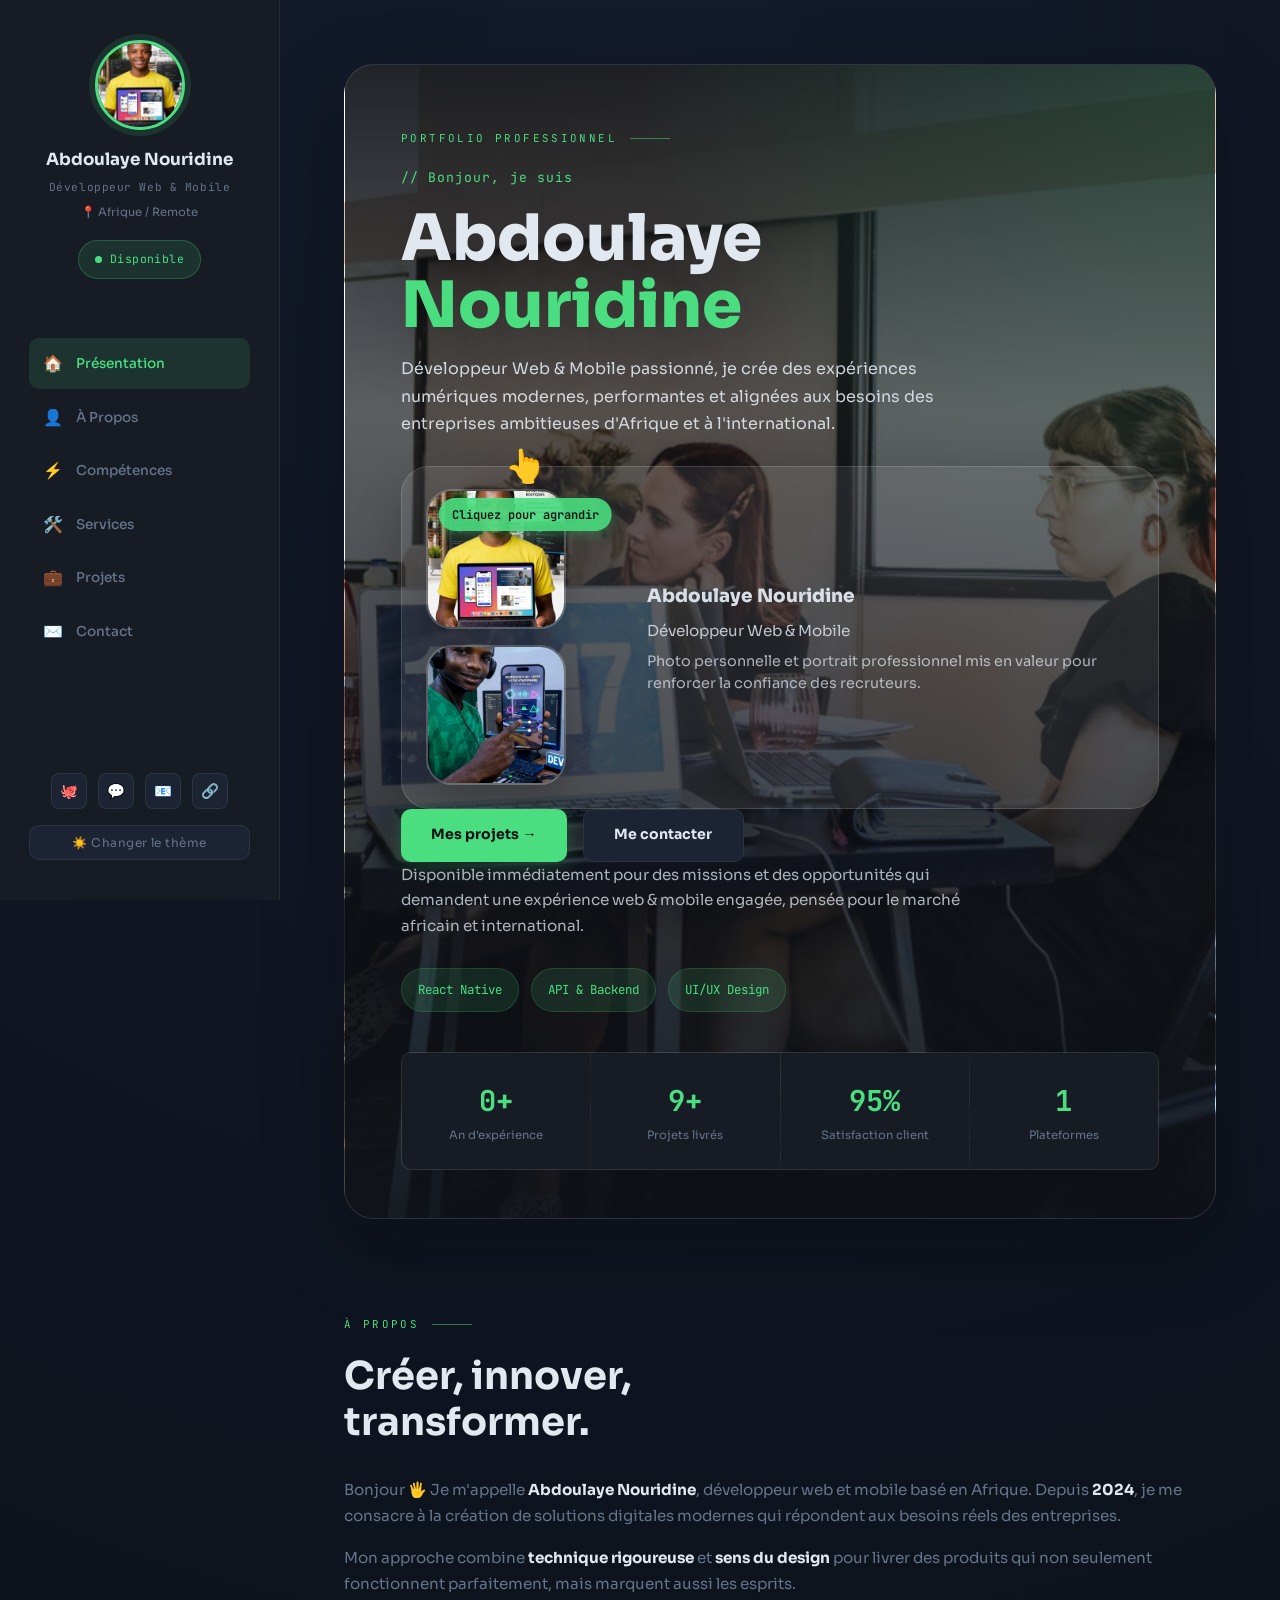
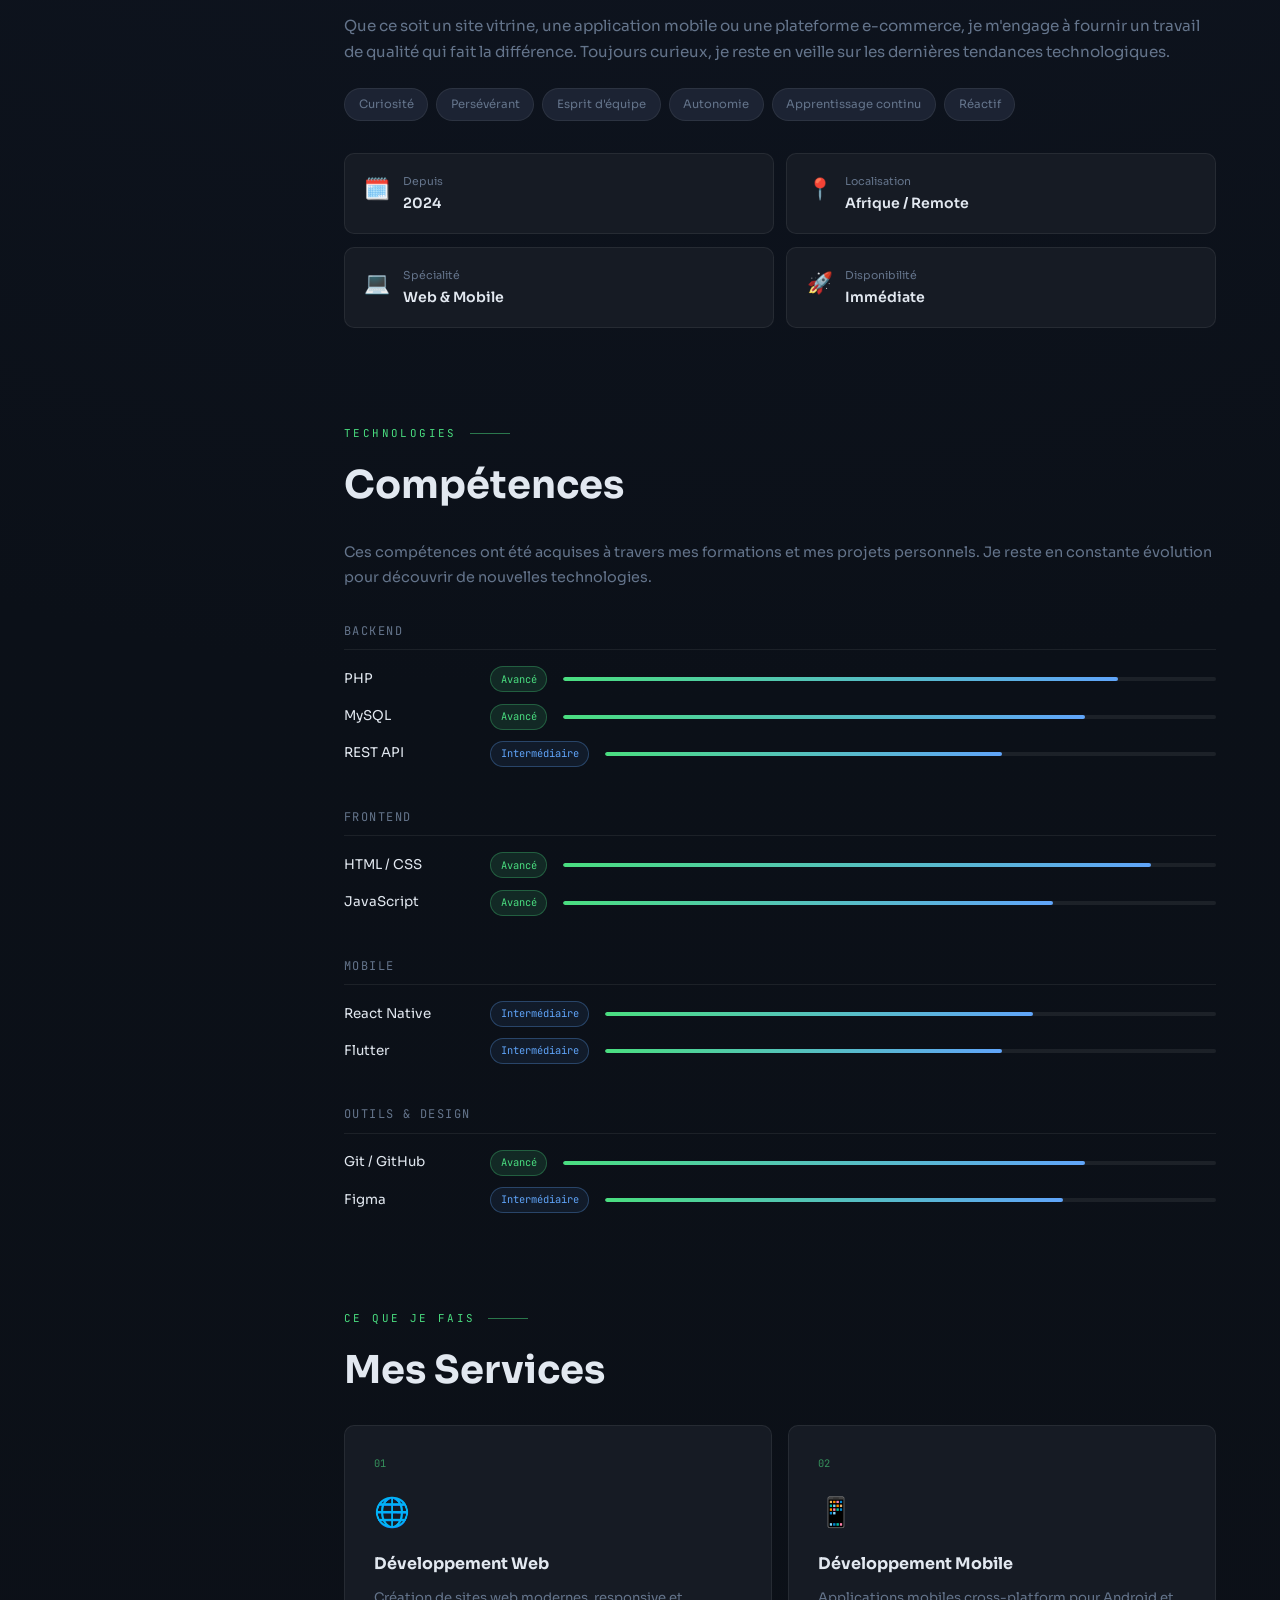
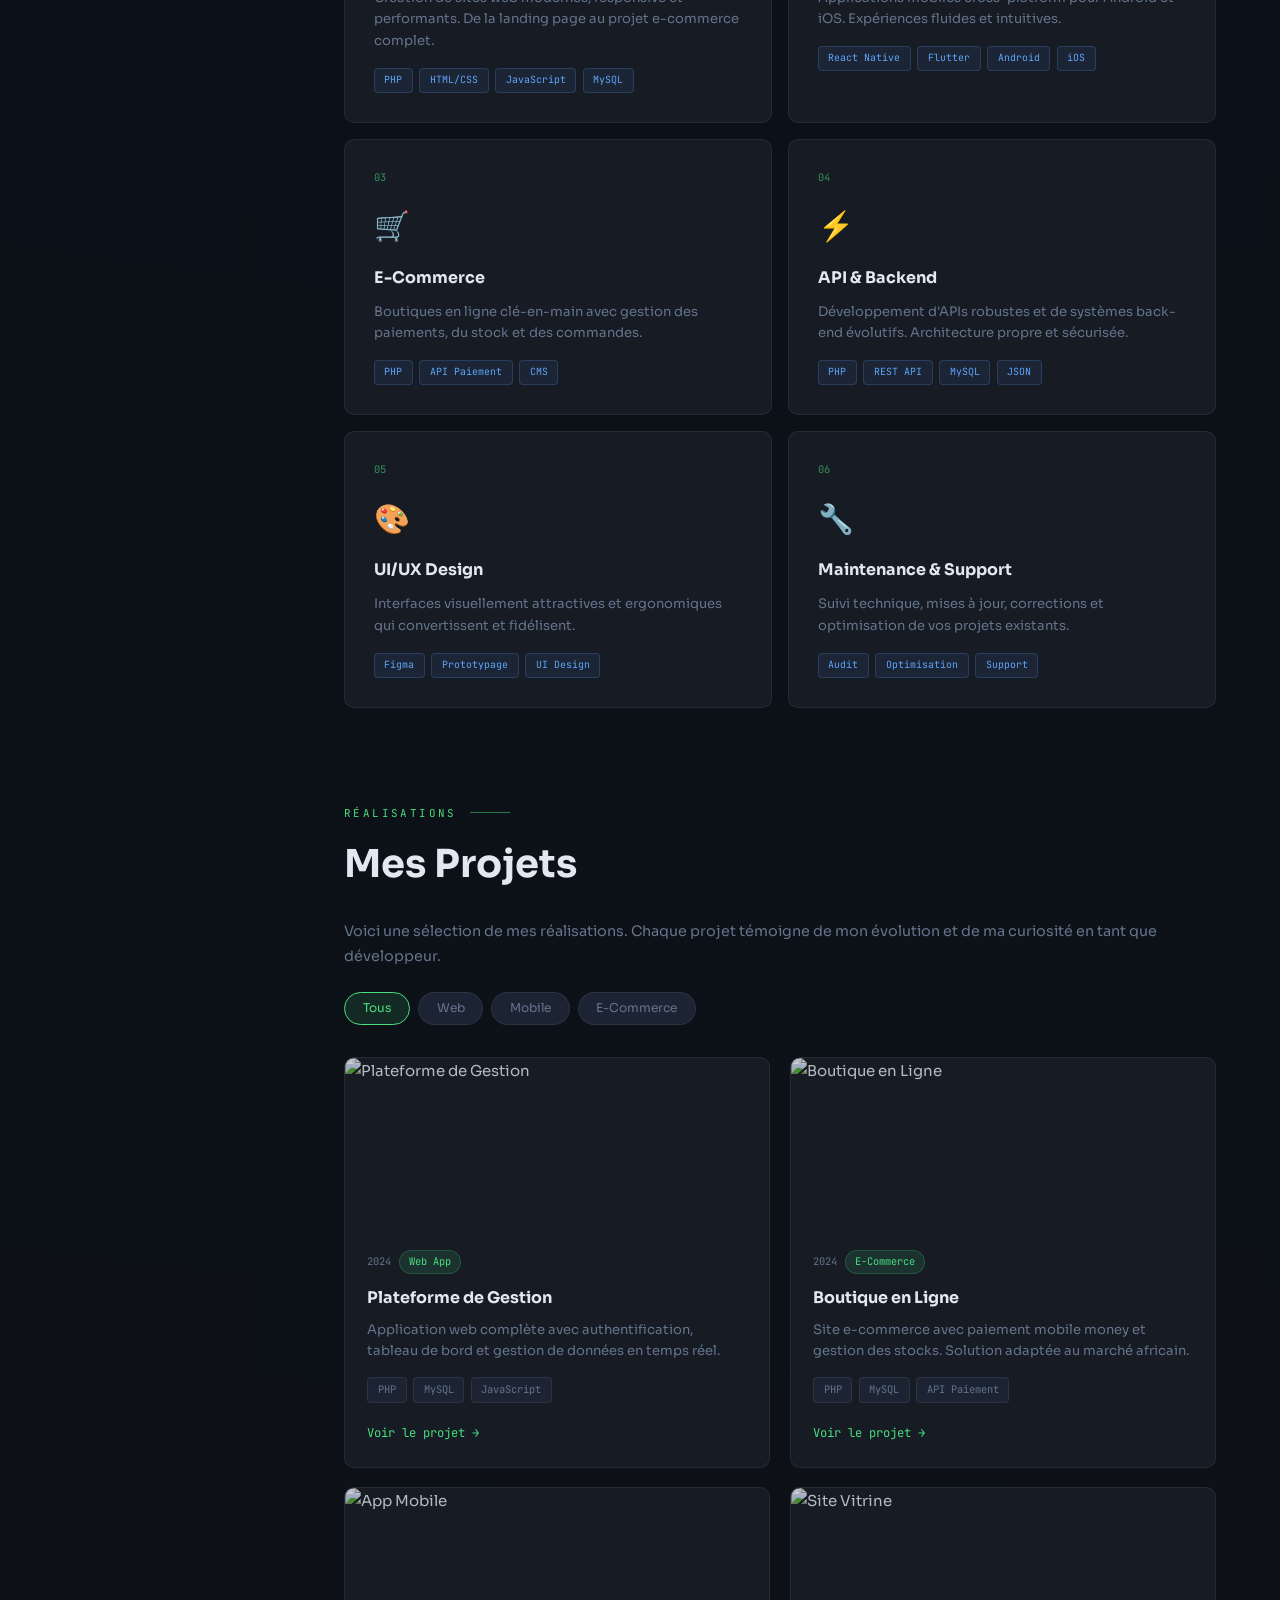
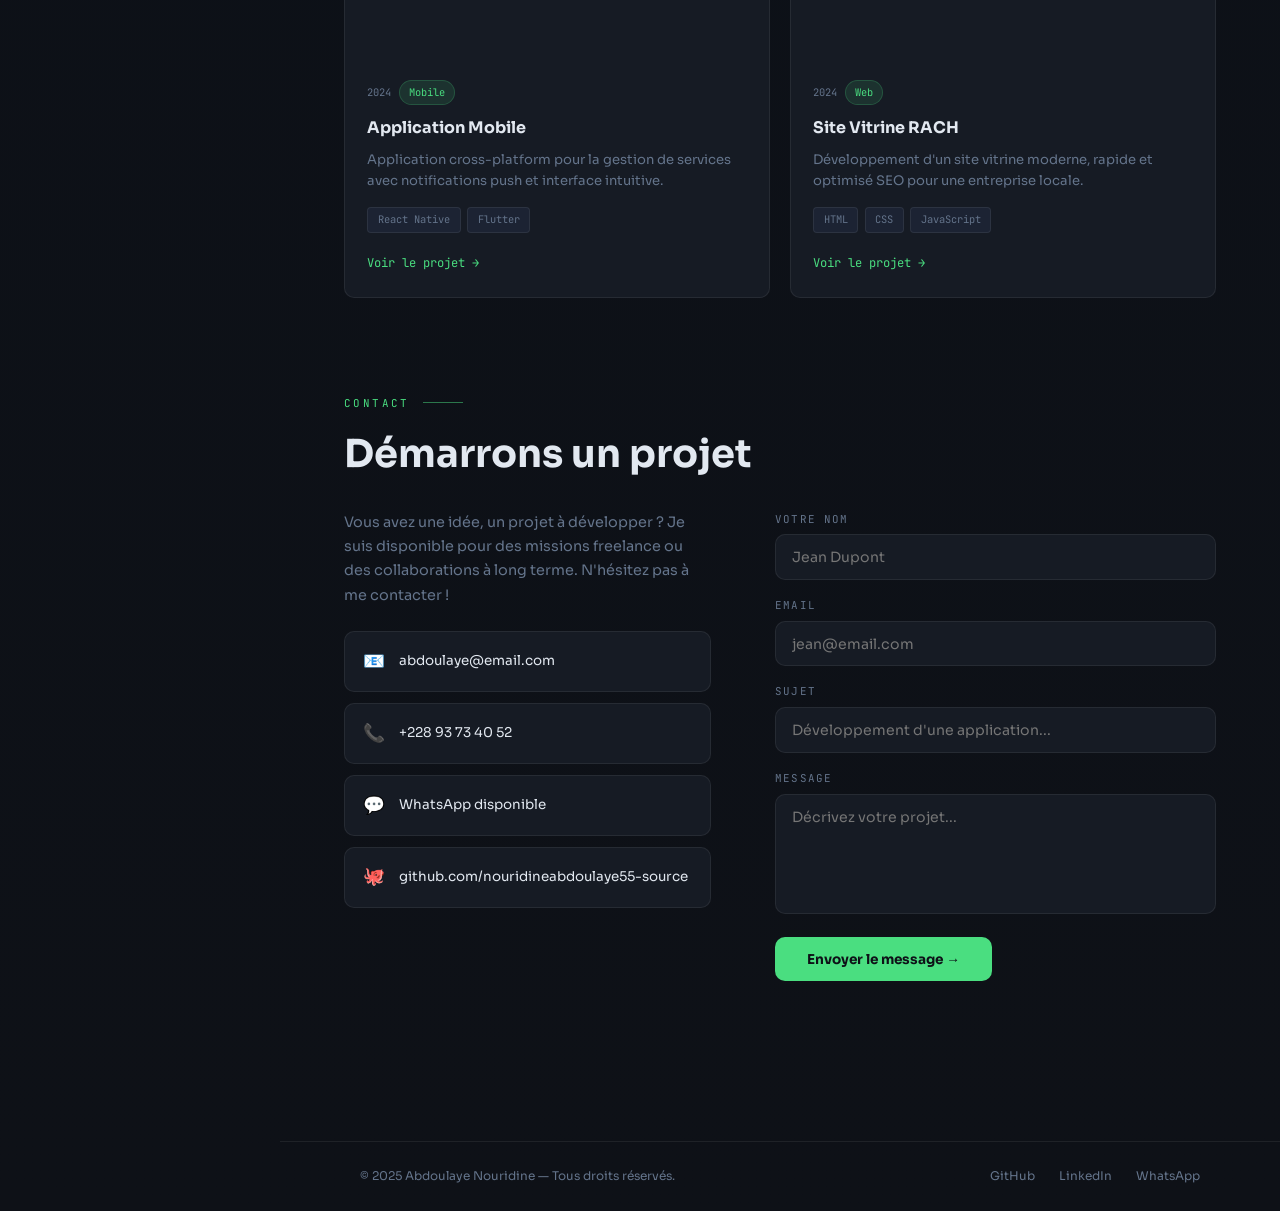
==== commit 7d97f947: "mise à jour" ====
--- a/index.html
+++ b/index.html
@@ -49,14 +49,15 @@
     /* ── SIDEBAR ── */
     .sidebar {
       width: var(--sidebar-w);
+      height: 100vh;
       position: fixed; top: 0; left: 0; bottom: 0;
       background: var(--surface);
       border-right: 1px solid var(--border);
       display: flex; flex-direction: column;
       padding: 2.5rem 1.8rem;
-      z-index: 100;
+      z-index: 1000;
       overflow-y: auto;
-      transition: transform 0.35s cubic-bezier(.77,0,.18,1);
+      transition: left 0.35s cubic-bezier(.77,0,.18,1), transform 0.35s cubic-bezier(.77,0,.18,1);
     }
  
     .sidebar-profile { text-align: center; margin-bottom: 2.2rem; }
@@ -549,7 +550,7 @@
     /* ── HAMBURGER (mobile) ── */
     .hamburger-btn {
       display: none; position: fixed; top: 1rem; right: 1rem;
-      z-index: 200; background: var(--surface); border: 1px solid var(--border);
+      z-index: 1100; background: var(--surface); border: 1px solid var(--border);
       border-radius: 8px; width: 40px; height: 40px; cursor: pointer;
       flex-direction: column; align-items: center; justify-content: center; gap: 5px;
     }
@@ -615,10 +616,10 @@
       .services-grid { grid-template-columns: repeat(2, 1fr); }
     }
     @media (max-width: 900px) {
-      .sidebar { transform: translateX(-100%); }
-      .sidebar.open { transform: translateX(0); }
+      .sidebar { left: -280px; width: min(280px, 100%); transform: none; box-shadow: 24px 0 56px rgba(0,0,0,0.25); }
+      .sidebar.open { left: 0; transform: none !important; }
       .main, footer { margin-left: 0; }
-      .main { padding: 3rem 2rem 3rem; }
+      .main { padding: 3rem 2rem 3rem; width: 100%; }
       footer { padding: 1.5rem 2rem; }
       #presentation { padding: 3.5rem 1.8rem 2.5rem; border-radius: 24px; background-size: cover; background-position: center; }
       .hero-title { font-size: clamp(2.2rem, 8vw, 3.5rem); }
@@ -981,14 +982,16 @@
     const themeBtn = document.getElementById('themeBtn');
     const savedTheme = localStorage.getItem('theme') || 'dark';
     document.documentElement.setAttribute('data-theme', savedTheme);
-    themeBtn.textContent = savedTheme === 'dark' ? '☀️ Changer le thème' : '🌙 Changer le thème';
-    themeBtn.addEventListener('click', () => {
-      const cur = document.documentElement.getAttribute('data-theme');
-      const newTheme = cur === 'dark' ? 'light' : 'dark';
-      document.documentElement.setAttribute('data-theme', newTheme);
-      localStorage.setItem('theme', newTheme);
-      themeBtn.textContent = newTheme === 'dark' ? '☀️ Changer le thème' : '🌙 Changer le thème';
-    });
+    if (themeBtn) {
+      themeBtn.textContent = savedTheme === 'dark' ? '☀️ Changer le thème' : '🌙 Changer le thème';
+      themeBtn.addEventListener('click', () => {
+        const cur = document.documentElement.getAttribute('data-theme');
+        const newTheme = cur === 'dark' ? 'light' : 'dark';
+        document.documentElement.setAttribute('data-theme', newTheme);
+        localStorage.setItem('theme', newTheme);
+        themeBtn.textContent = newTheme === 'dark' ? '☀️ Changer le thème' : '🌙 Changer le thème';
+      });
+    }
  
     // ── HAMBURGER ──
     const hamburgerBtn = document.getElementById('hamburgerBtn');
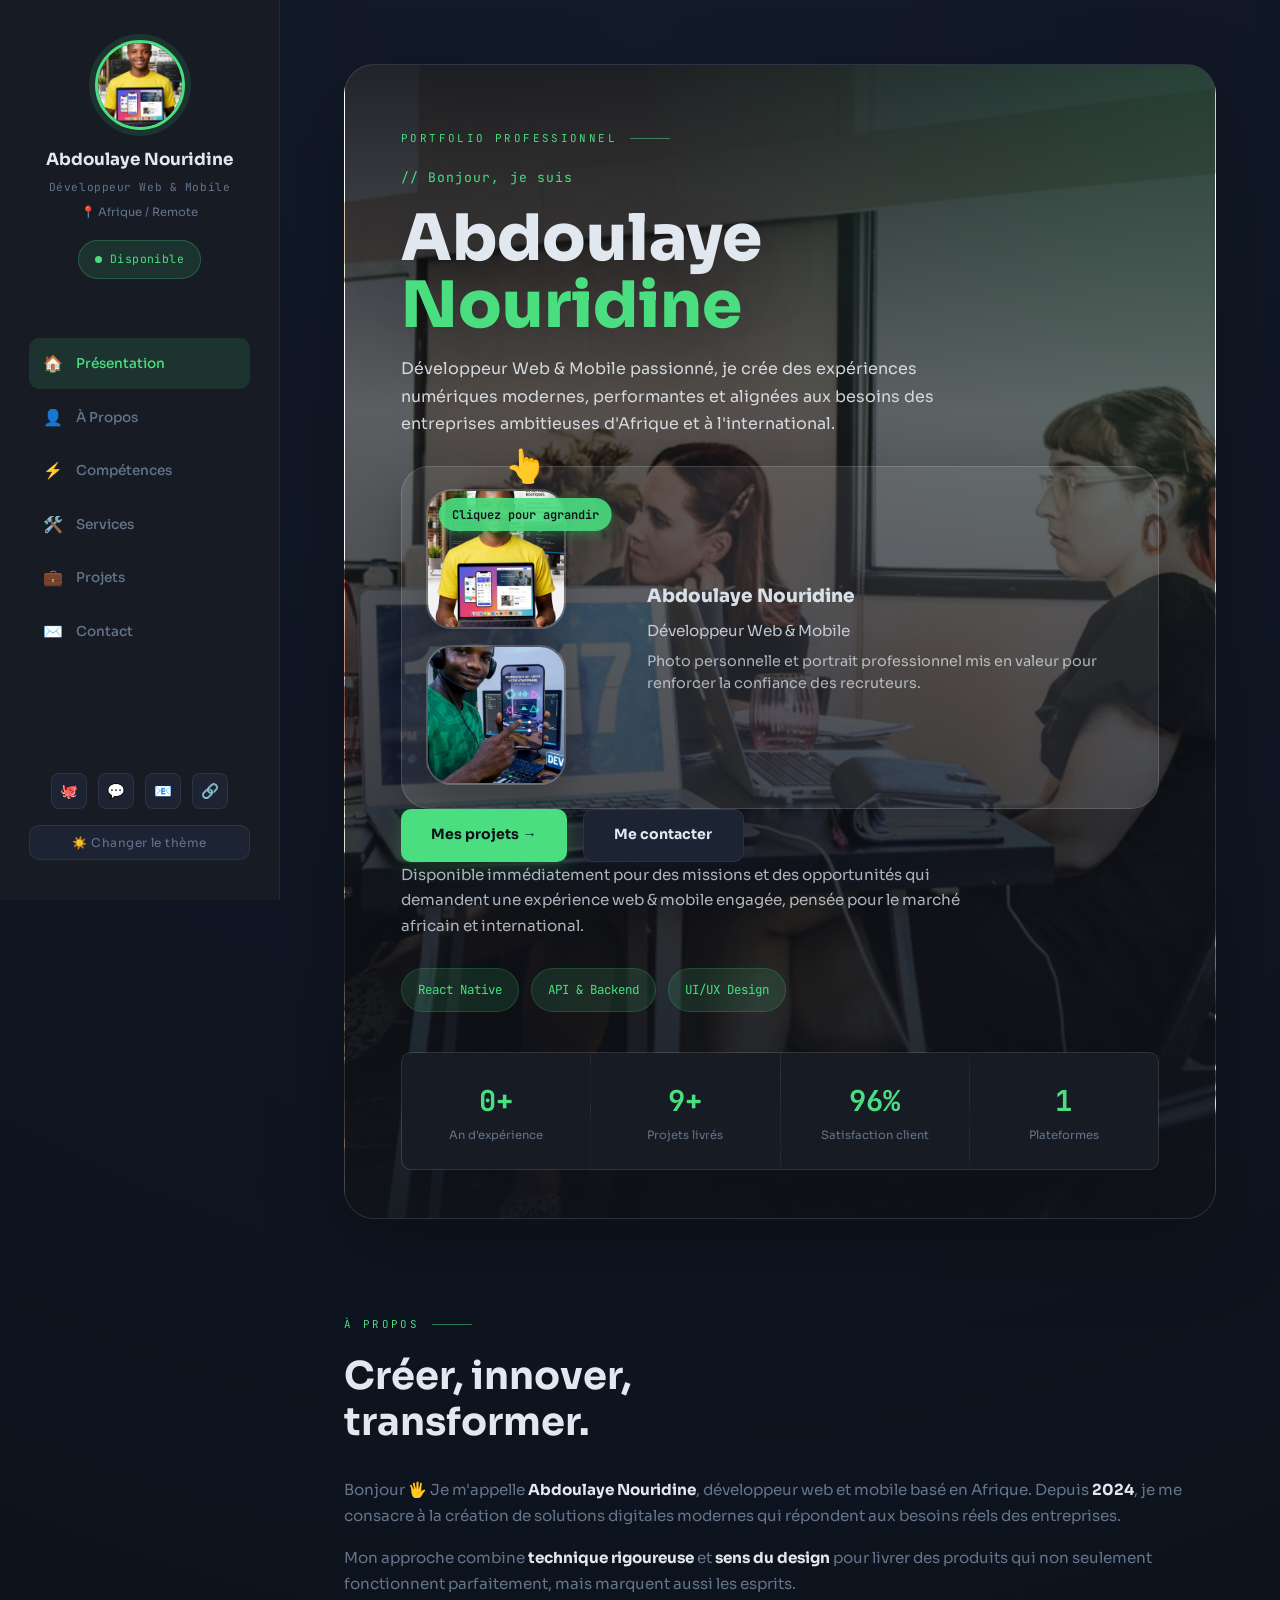
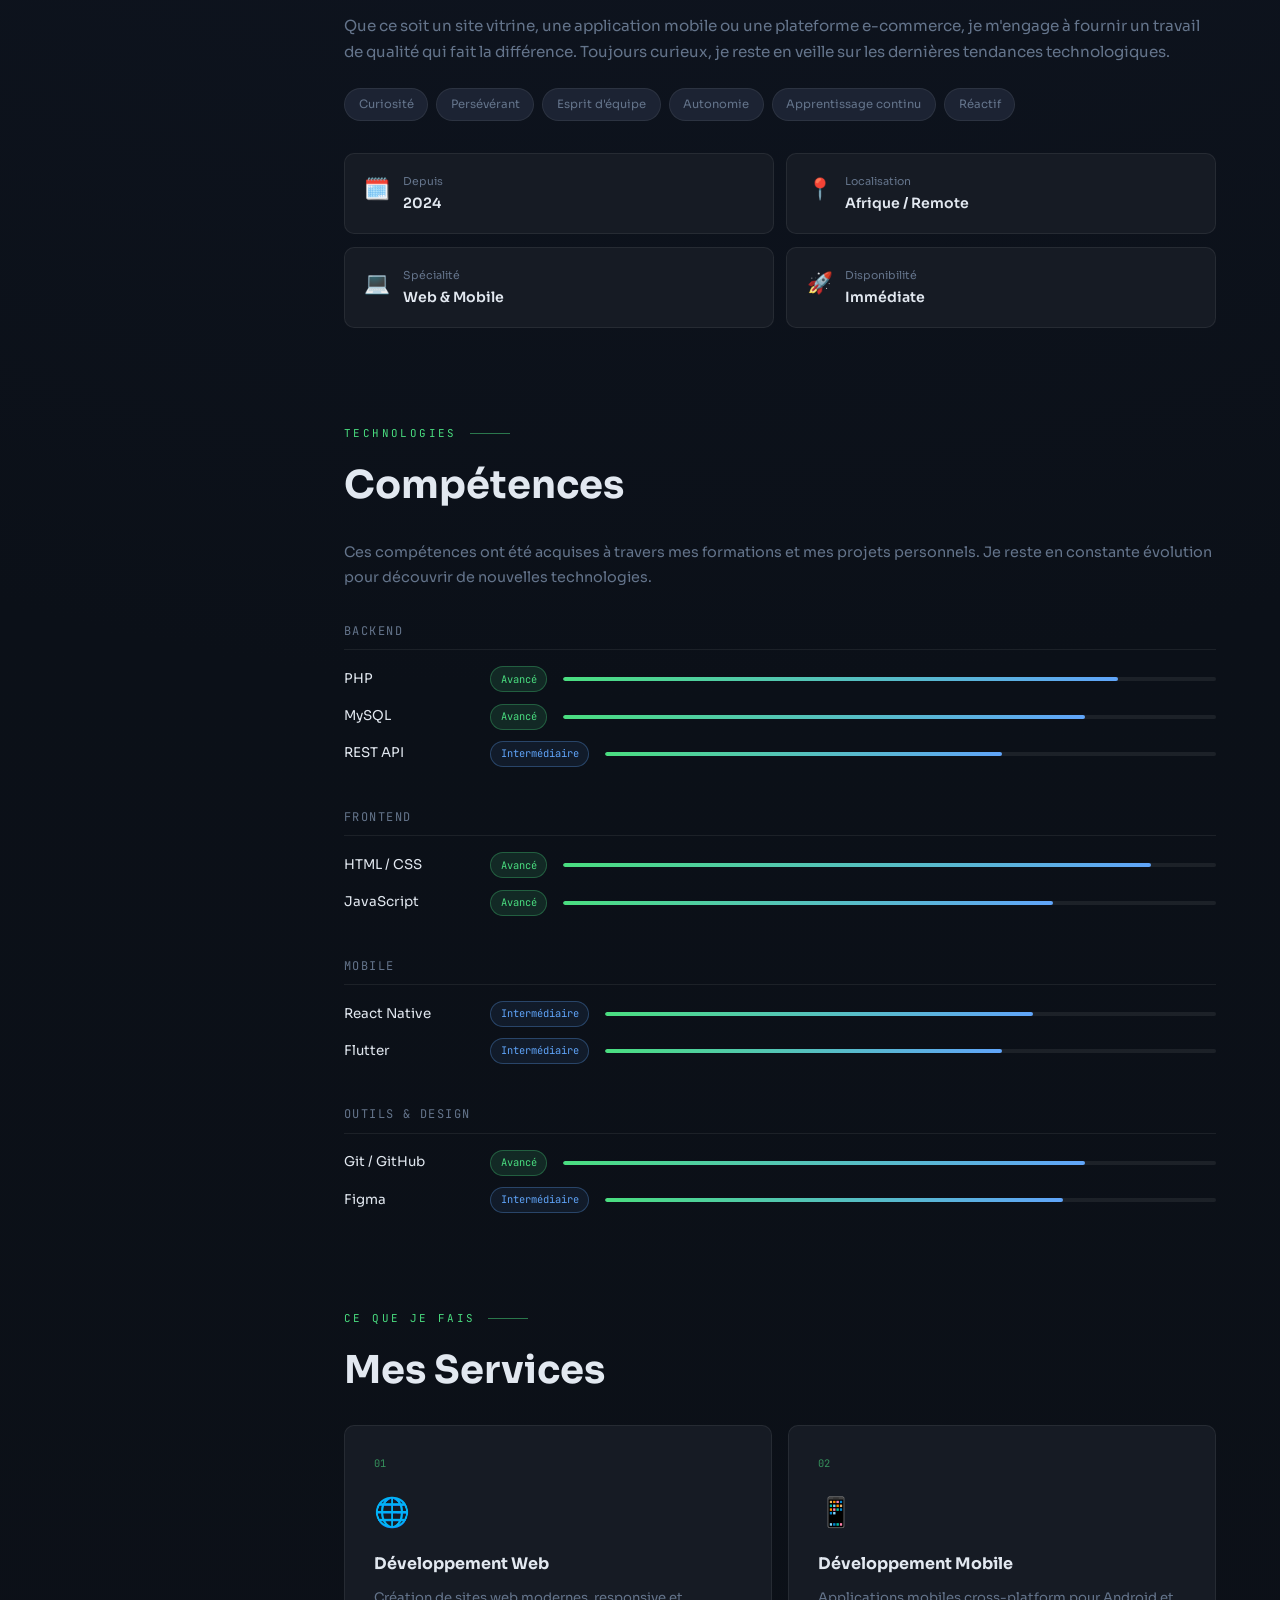
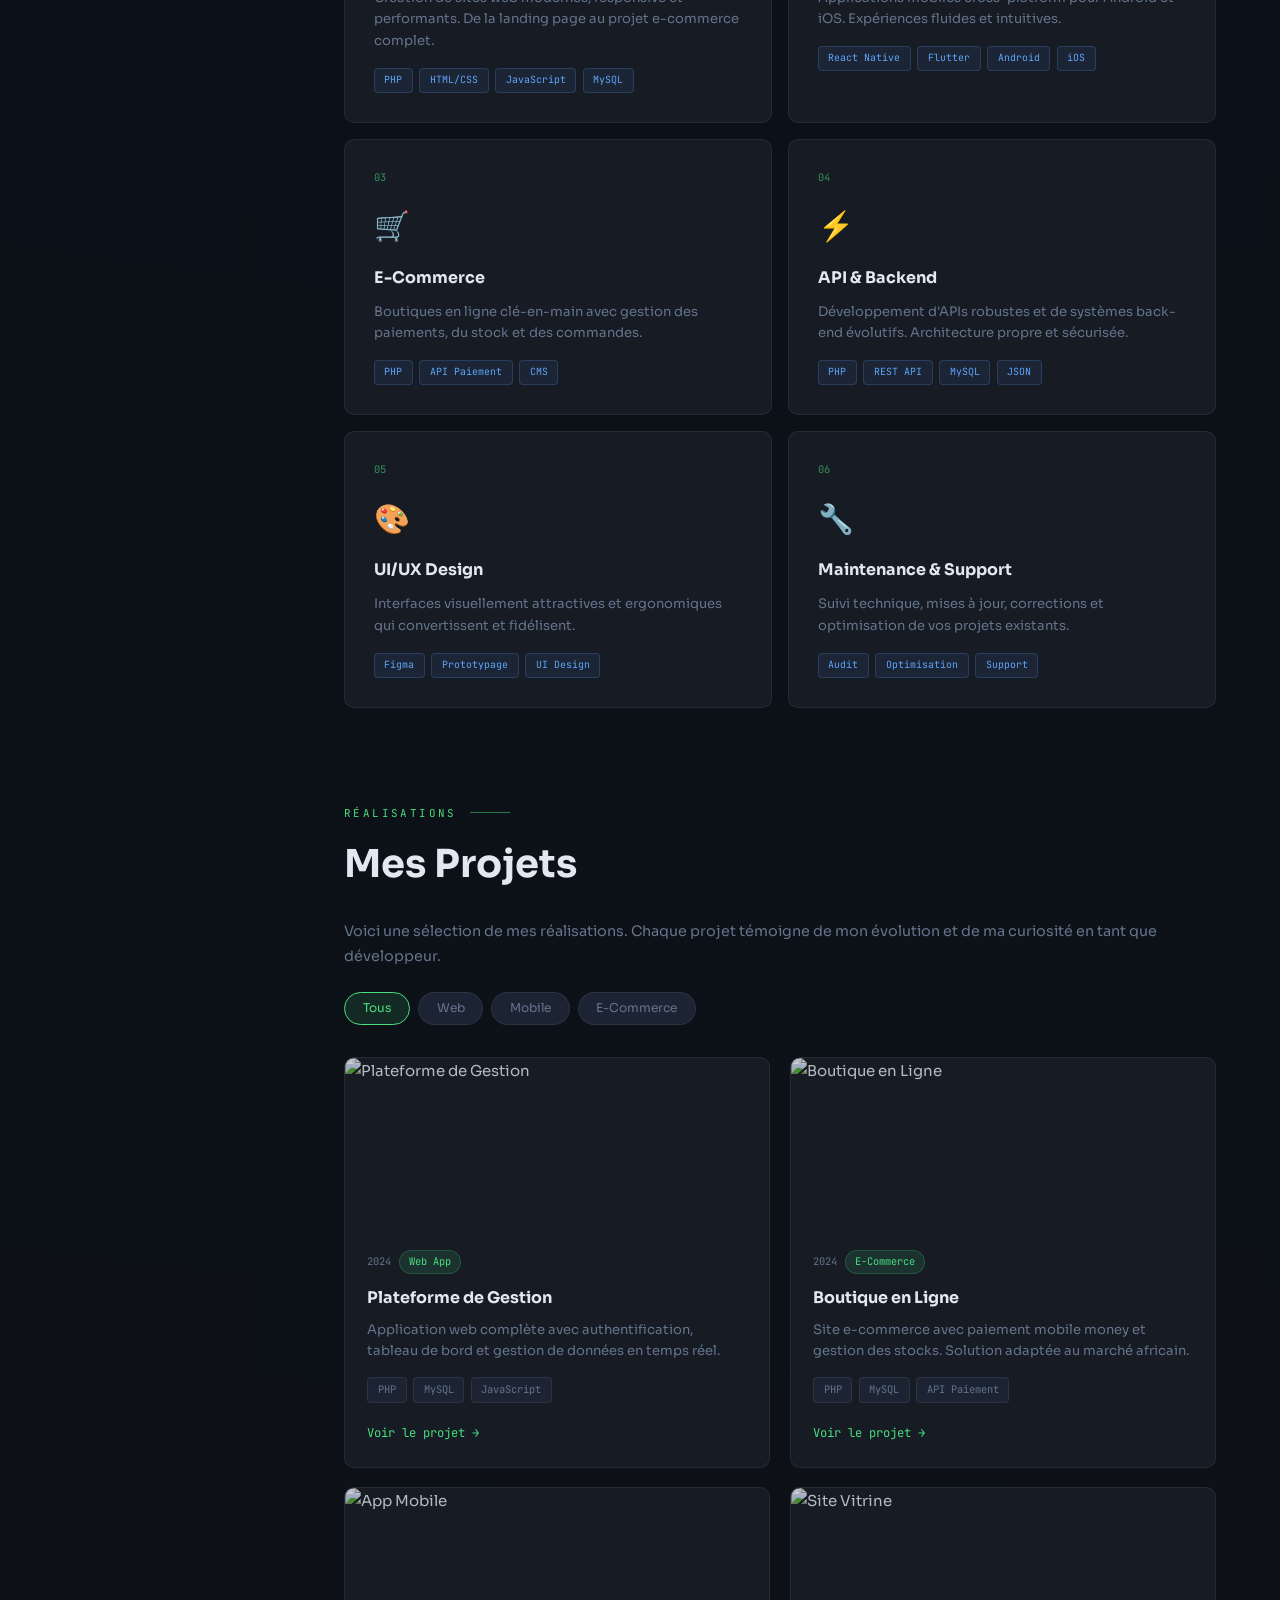
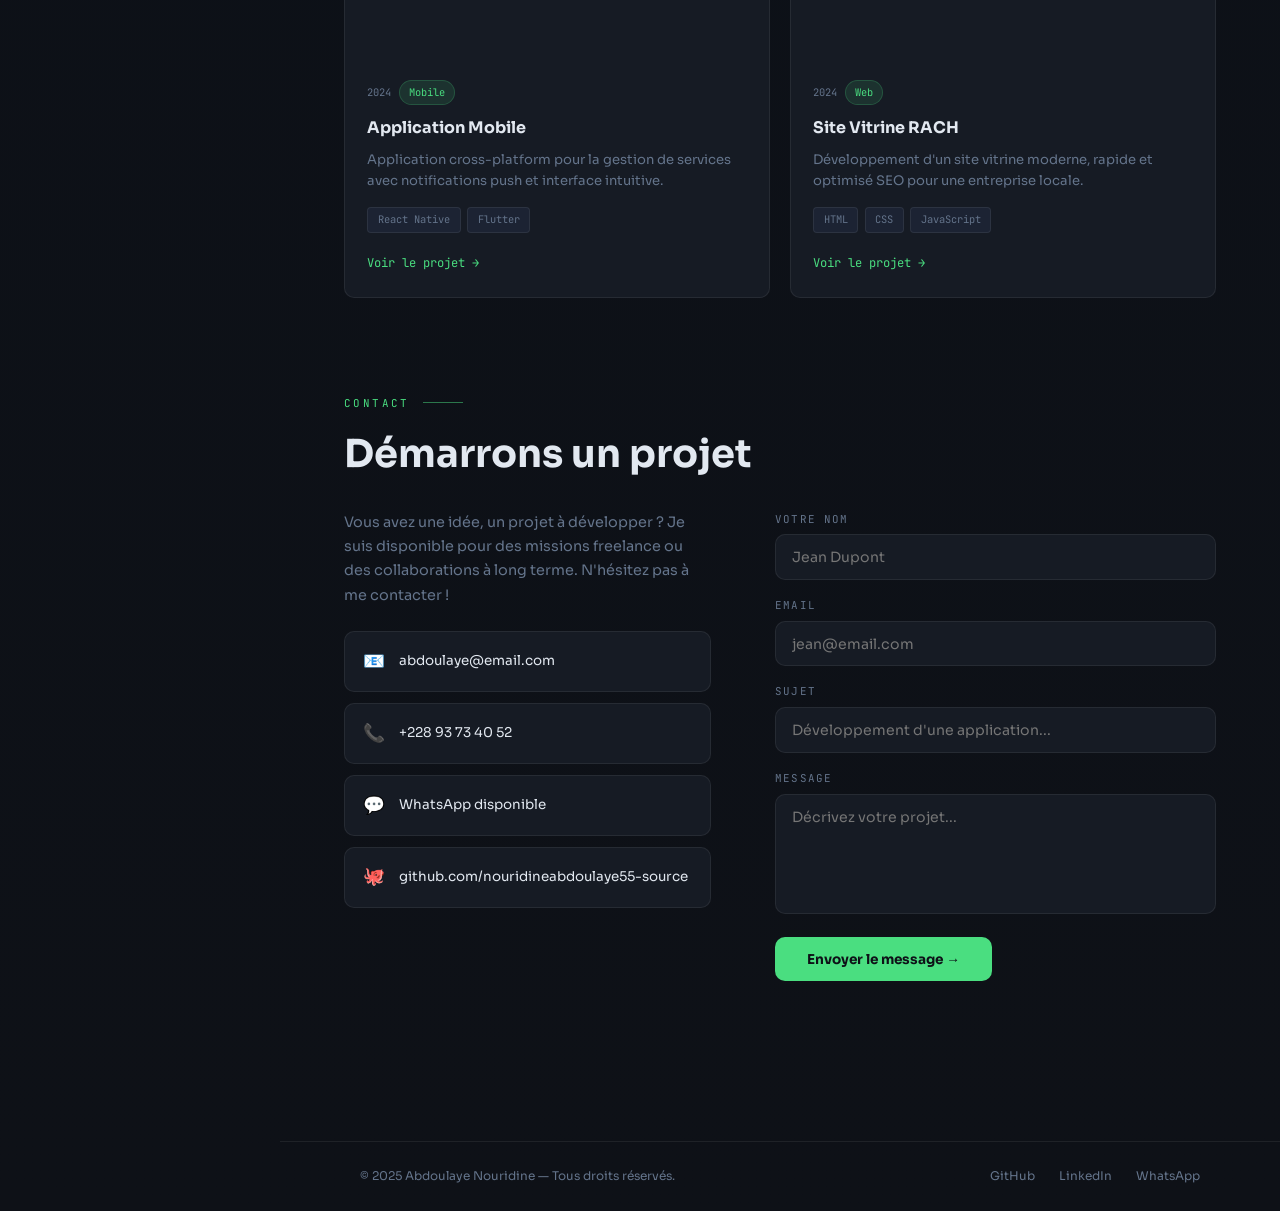
==== commit ceb1f375: "mise à jour" ====
--- a/index.html
+++ b/index.html
@@ -616,8 +616,8 @@
       .services-grid { grid-template-columns: repeat(2, 1fr); }
     }
     @media (max-width: 900px) {
-      .sidebar { left: -280px; width: min(280px, 100%); transform: none; box-shadow: 24px 0 56px rgba(0,0,0,0.25); }
-      .sidebar.open { left: 0; transform: none !important; }
+      .sidebar { left: -100%; width: min(280px, 100%); opacity: 0; pointer-events: none; box-shadow: 24px 0 56px rgba(0,0,0,0.25); }
+      .sidebar.open { left: 0; opacity: 1; pointer-events: auto; }
       .main, footer { margin-left: 0; }
       .main { padding: 3rem 2rem 3rem; width: 100%; }
       footer { padding: 1.5rem 2rem; }
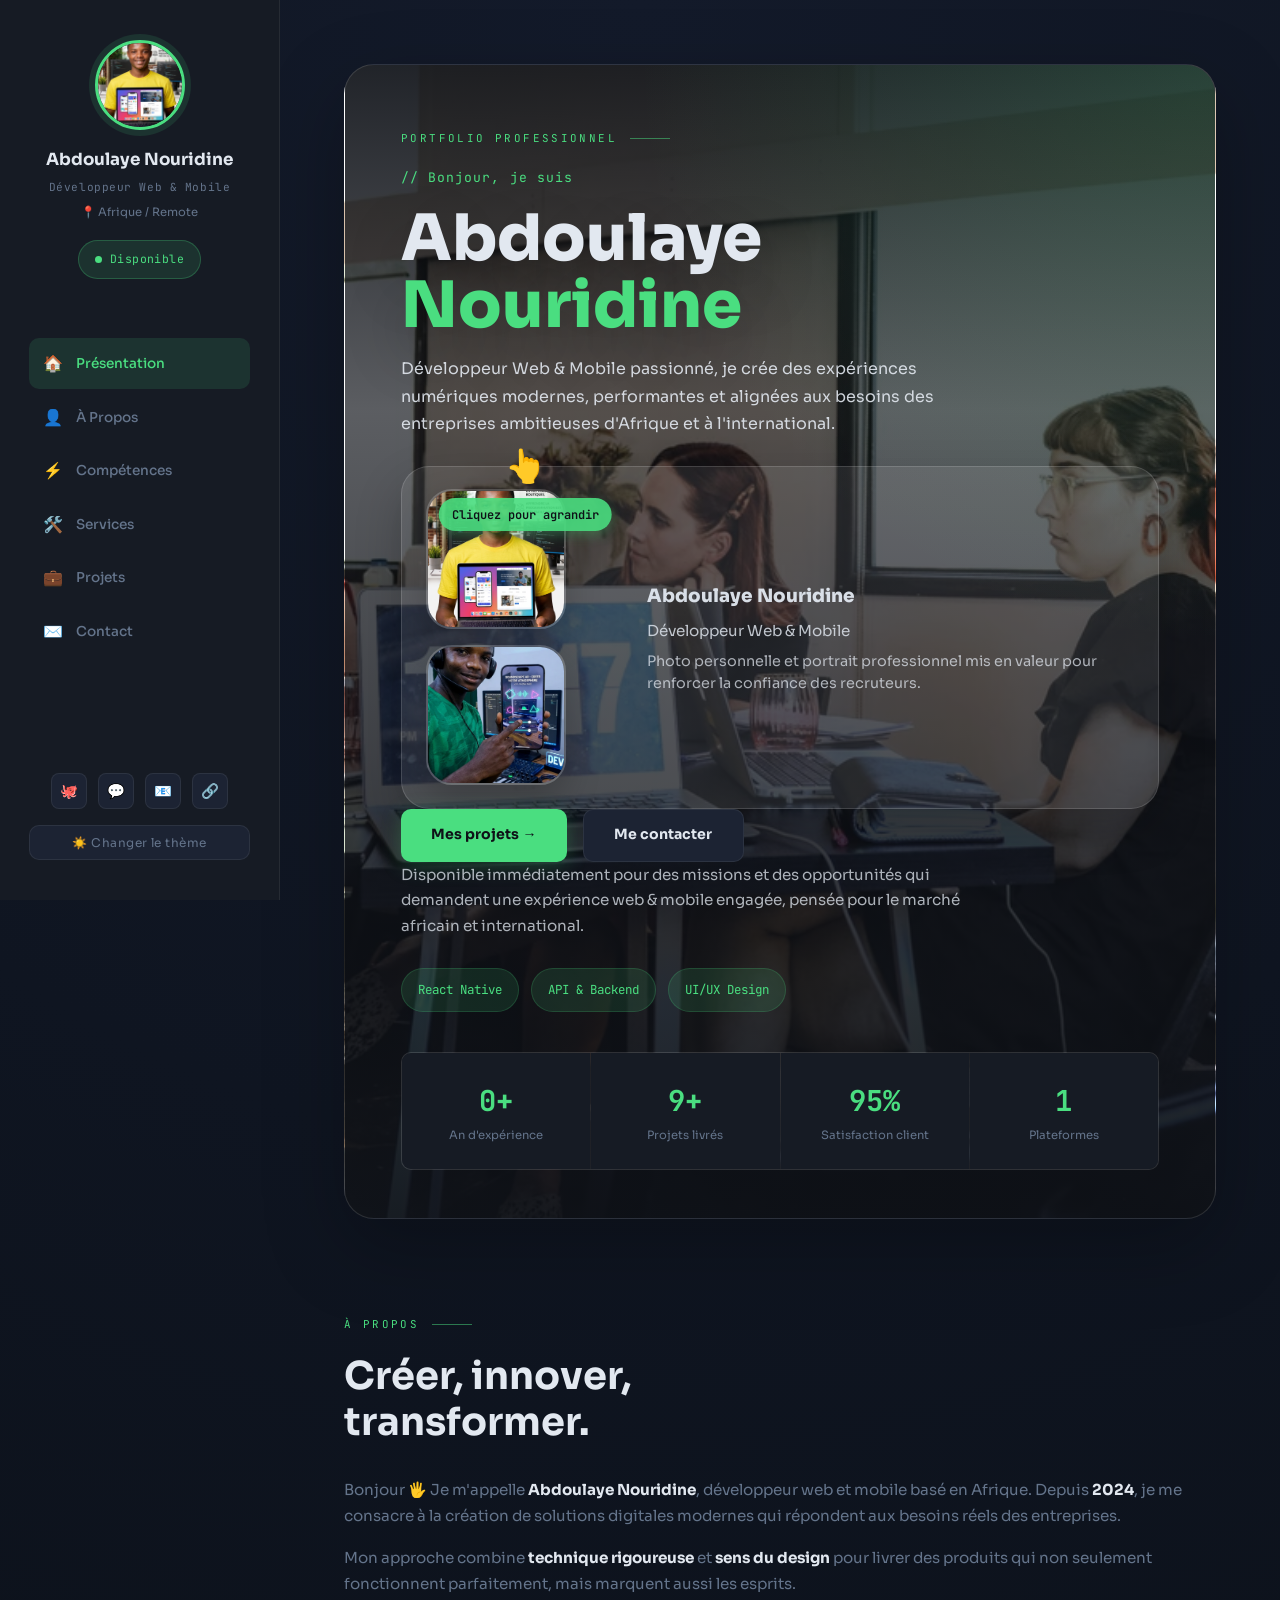
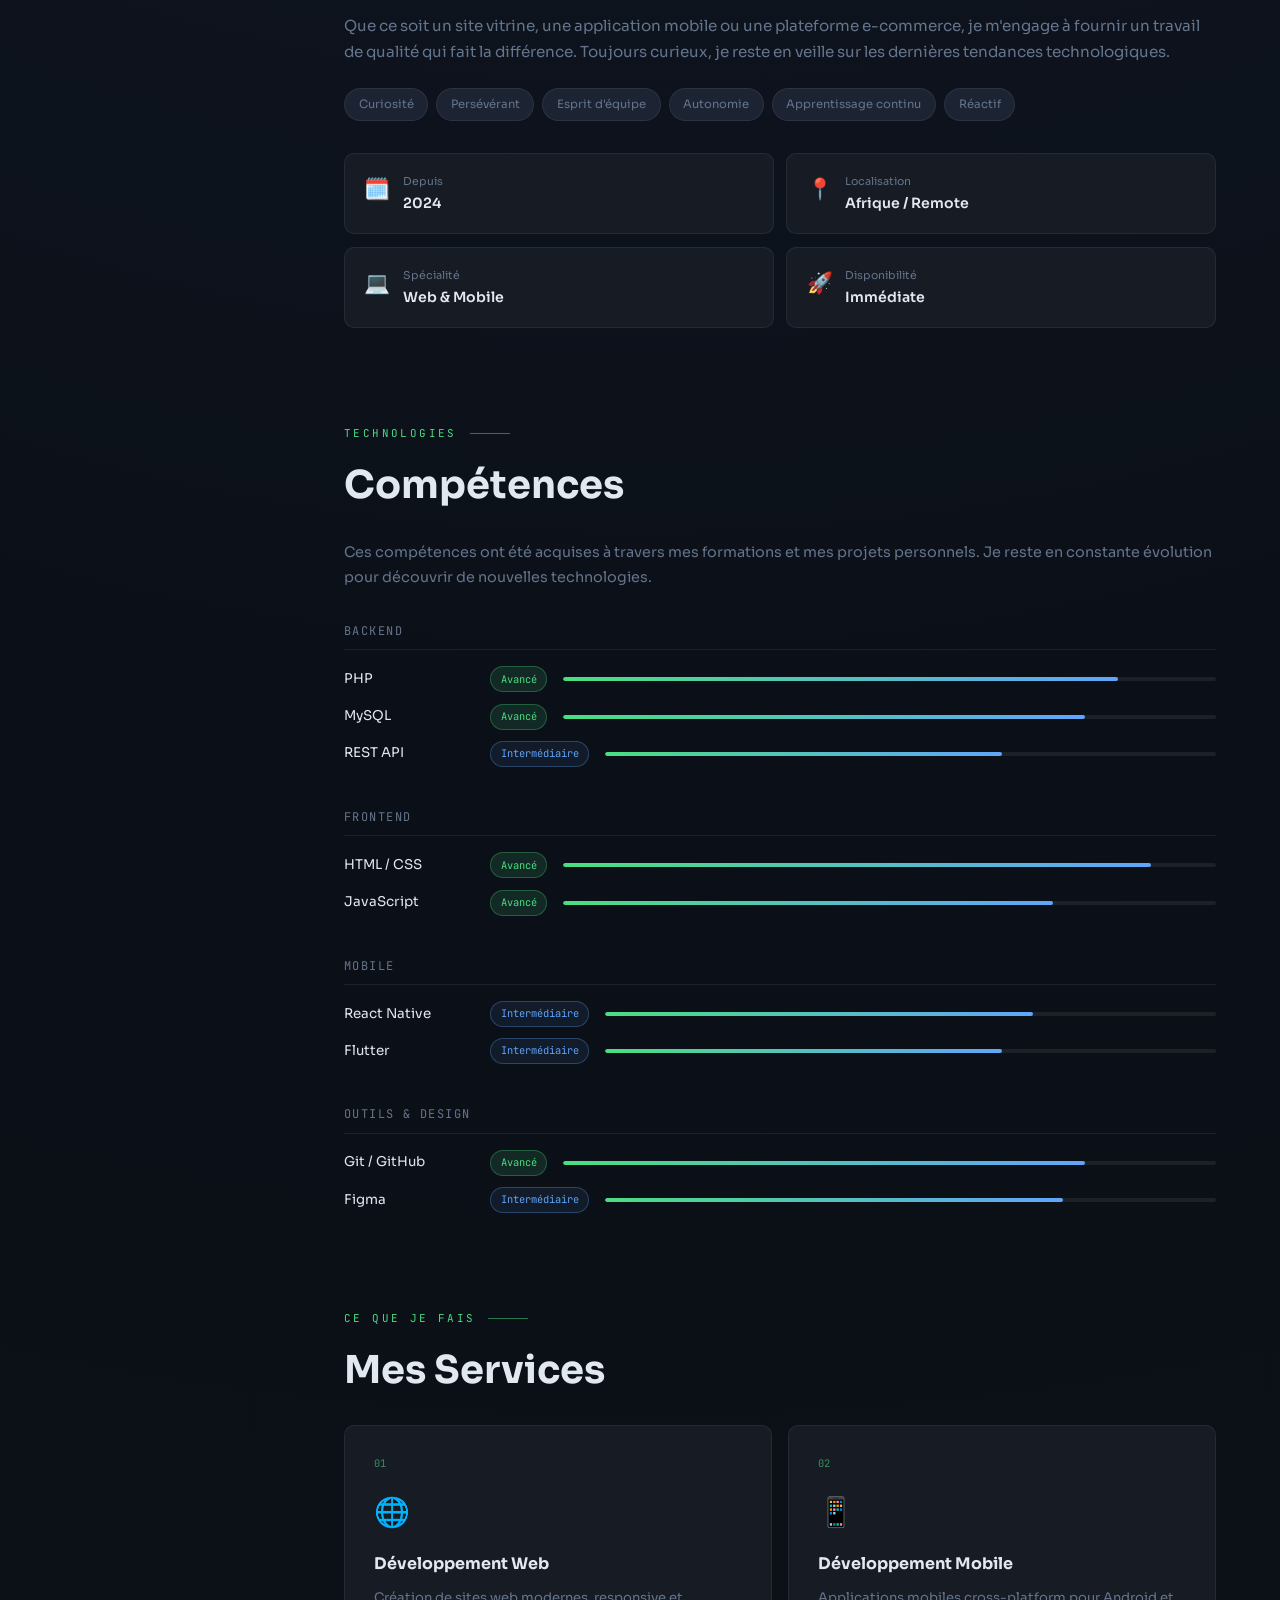
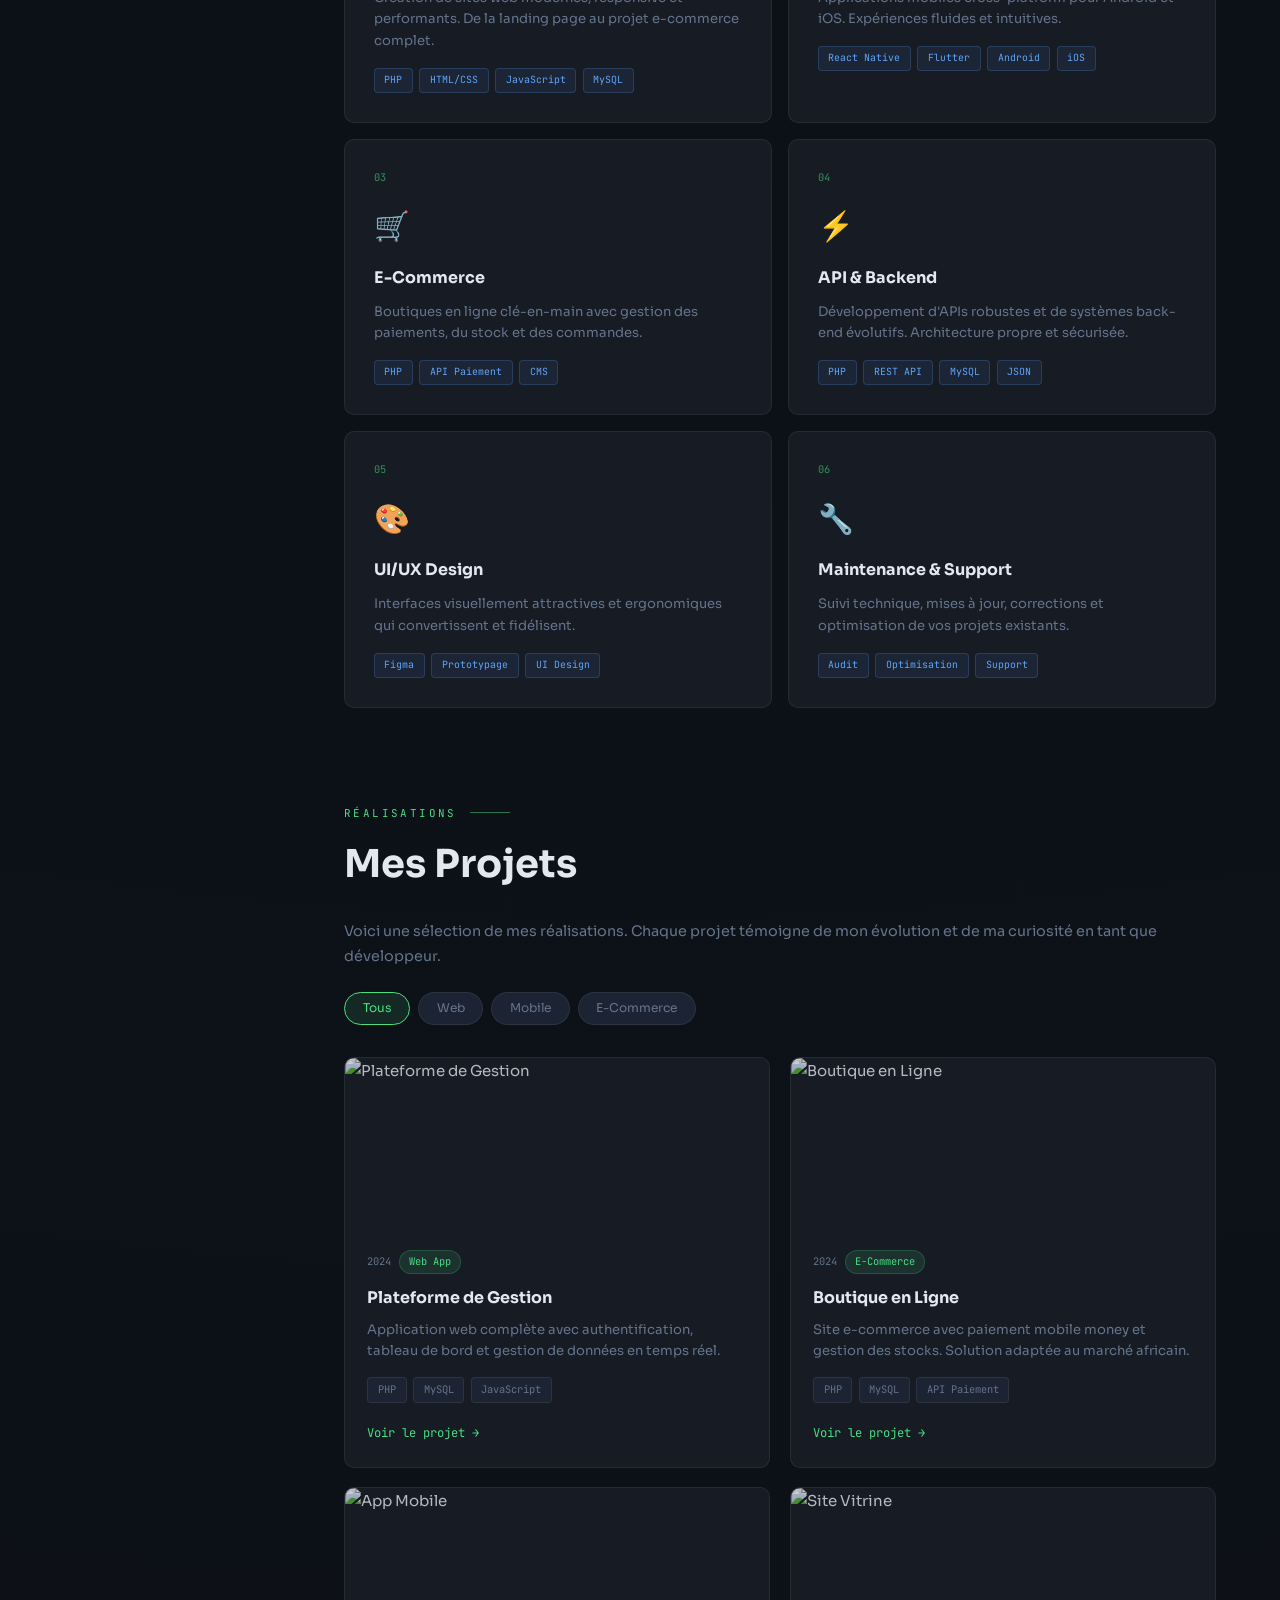
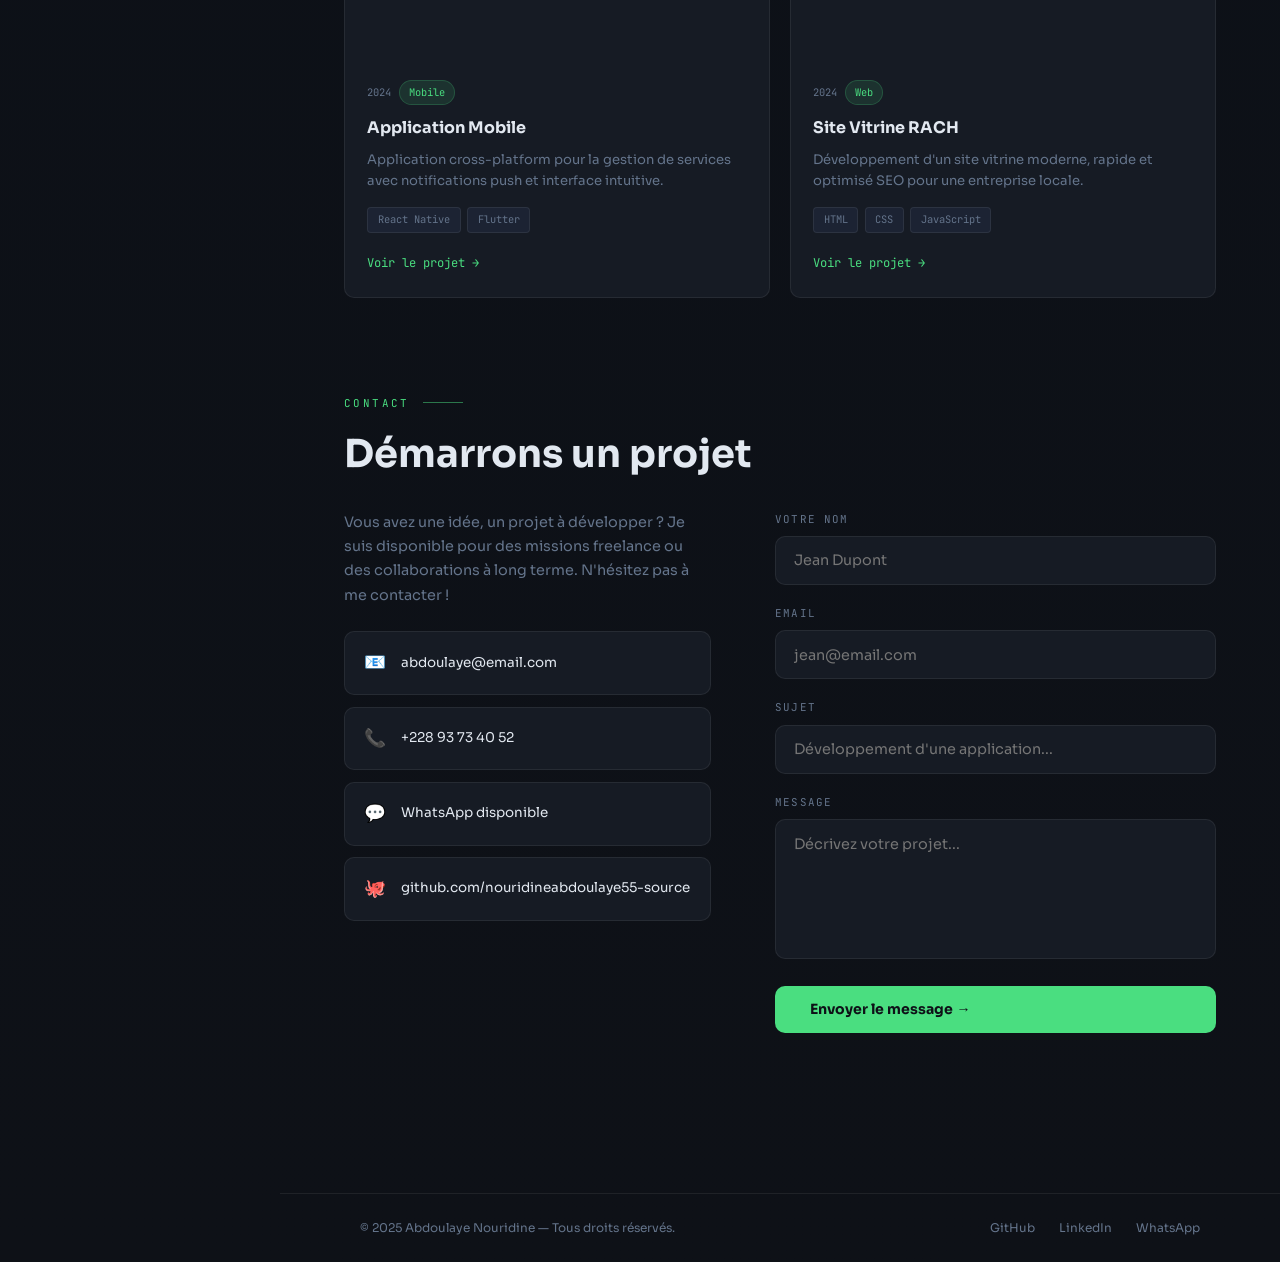
==== commit da8594c3: "mise à jour" ====
--- a/index.html
+++ b/index.html
@@ -499,32 +499,34 @@
     .contact-methods { display: flex; flex-direction: column; gap: 0.7rem; }
     .contact-method {
       display: flex; align-items: center; gap: 0.9rem;
-      padding: 0.9rem 1.1rem; border-radius: var(--radius);
+      padding: 1rem 1.2rem; border-radius: var(--radius);
       background: var(--surface); border: 1px solid var(--border);
       text-decoration: none; color: var(--text);
-      transition: border-color 0.2s, background 0.2s;
-    }
-    .contact-method:hover { border-color: var(--accent); background: var(--accent-dim); }
+      transition: border-color 0.2s, background 0.2s, transform 0.2s;
+    }
+    .contact-method:hover { border-color: var(--accent); background: var(--accent-dim); transform: translateX(4px); }
     .cm-icon { font-size: 1.1rem; color: var(--accent); }
     .cm-text { font-size: 0.84rem; }
  
-    .form-group { margin-bottom: 1rem; }
-    .form-label { display: block; font-family: 'JetBrains Mono', monospace; font-size: 0.68rem; color: var(--muted); letter-spacing: 0.1em; text-transform: uppercase; margin-bottom: 0.4rem; }
+    .form-group { margin-bottom: 1.2rem; }
+    .form-label { display: block; font-family: 'JetBrains Mono', monospace; font-size: 0.68rem; color: var(--muted); letter-spacing: 0.1em; text-transform: uppercase; margin-bottom: 0.5rem; }
     .form-input, .form-textarea {
       width: 100%; background: var(--surface); border: 1px solid var(--border);
-      color: var(--text); padding: 0.8rem 1rem;
-      font-family: 'Sora', sans-serif; font-size: 0.88rem;
+      color: var(--text); padding: 0.9rem 1.1rem;
+      font-family: 'Sora', sans-serif; font-size: 0.9rem;
       border-radius: var(--radius); outline: none; resize: none;
-      transition: border-color 0.2s;
-    }
-    .form-input:focus, .form-textarea:focus { border-color: var(--accent); }
-    .form-textarea { min-height: 120px; }
+      transition: border-color 0.2s, box-shadow 0.2s;
+    }
+    .form-input:focus, .form-textarea:focus { border-color: var(--accent); box-shadow: 0 0 0 3px rgba(74,222,128,0.1); }
+    .form-textarea { min-height: 140px; }
     .form-submit {
       display: inline-flex; align-items: center; gap: 0.5rem;
-      padding: 0.85rem 2rem; background: var(--accent); color: #0e1117;
+      padding: 0.9rem 2.2rem; background: var(--accent); color: #0e1117;
       border: none; border-radius: var(--radius);
-      font-family: 'Sora', sans-serif; font-weight: 700; font-size: 0.85rem;
+      font-family: 'Sora', sans-serif; font-weight: 700; font-size: 0.88rem;
       cursor: pointer; transition: transform 0.2s, box-shadow 0.2s;
+      width: 100%;
+      max-width: 100%;
     }
     .form-submit:hover { transform: translateY(-2px); box-shadow: 0 8px 24px rgba(74,222,128,0.35); }
     .form-submit:disabled { opacity: 0.65; cursor: not-allowed; transform: none; }
@@ -566,24 +568,29 @@
       left: 0; top: 0; width: 100%; height: 100%;
       background-color: rgba(0,0,0,0.85);
       backdrop-filter: blur(8px);
+      padding: 1rem;
+      overflow-y: auto;
     }
     .modal-content {
       position: relative; margin: auto; padding: 0;
-      width: 90%; max-width: 600px; max-height: 80vh;
+      width: 90%; max-width: 600px; max-height: 85vh;
       animation: modalFadeIn 0.3s ease;
+      top: 50%;
+      transform: translateY(-50%);
     }
     .modal-content img {
       width: 100%; height: auto; border-radius: 12px;
       box-shadow: 0 20px 60px rgba(0,0,0,0.5);
-      max-width: 90vw; max-height: 80vh; object-fit: contain;
+      max-width: 90vw; max-height: 75vh; object-fit: contain;
     }
     .close-modal {
-      position: absolute; top: 10px; right: 10px;
+      position: absolute; top: -40px; right: 0;
       color: #fff; font-size: 28px; font-weight: bold;
       cursor: pointer; transition: color 0.2s;
-      background: rgba(0,0,0,0.5); border-radius: 50%; width: 40px; height: 40px;
+      background: no-repeat; border-radius: 50%; width: 40px; height: 40px;
       display: flex; align-items: center; justify-content: center;
-      background: none; border: none; padding: 0;
+      border: none; padding: 0;
+      z-index: 1001;
     }
     .close-modal:hover { color: var(--accent); }
     .back-to-top {
@@ -616,47 +623,143 @@
       .services-grid { grid-template-columns: repeat(2, 1fr); }
     }
     @media (max-width: 900px) {
-      .sidebar { left: -100%; width: min(280px, 100%); opacity: 0; pointer-events: none; box-shadow: 24px 0 56px rgba(0,0,0,0.25); }
-      .sidebar.open { left: 0; opacity: 1; pointer-events: auto; }
-      .main, footer { margin-left: 0; }
-      .main { padding: 3rem 2rem 3rem; width: 100%; }
-      footer { padding: 1.5rem 2rem; }
-      #presentation { padding: 3.5rem 1.8rem 2.5rem; border-radius: 24px; background-size: cover; background-position: center; }
-      .hero-title { font-size: clamp(2.2rem, 8vw, 3.5rem); }
-      .hero-profile-card { flex-wrap: wrap; justify-content: space-between; }
-      .hero-profile-card img { width: 100px; height: 100px; }
-      .hero-btns { gap: 0.7rem; }
+      .sidebar { left: 0; width: min(280px, 75vw); opacity: 1; pointer-events: auto; box-shadow: none; z-index: 2000; }
+      .sidebar.closed { left: -100%; opacity: 0; pointer-events: none; box-shadow: 24px 0 56px rgba(0,0,0,0.25); }
+      .main, footer { margin-left: 0; width: 100%; }
+      .main { padding: 2.5rem 1.5rem; width: 100%; }
+      footer { padding: 1.5rem 1.5rem; }
+      #presentation { padding: 3rem 1.8rem 2.5rem; border-radius: 22px; background-size: cover; background-position: center; }
+      .hero-title { font-size: clamp(2rem, 7vw, 3.5rem); }
+      .hero-profile-card { flex-wrap: wrap; justify-content: space-between; gap: 1rem; }
+      .hero-profile-images img { width: 100px; height: 100px; }
+      .hero-btns { gap: 0.8rem; }
       .hero-btns .btn { flex: 1; justify-content: center; }
       .hamburger-btn { display: flex; }
-      .contact-grid { grid-template-columns: 1fr; }
+      .contact-grid { grid-template-columns: 1fr; gap: 2rem; }
+      .contact-methods { gap: 0.6rem; }
+      .contact-method { padding: 0.8rem 1rem; font-size: 0.8rem; }
+      footer { display: flex; flex-direction: column; gap: 1rem; align-items: flex-start; }
     }
     @media (max-width: 640px) {
-      .projects-grid { grid-template-columns: 1fr; }
-      .services-grid { grid-template-columns: 1fr; }
-      .stats-row { flex-direction: column; }
-      .highlight-cards { grid-template-columns: 1fr; }
-      #presentation { padding: 1.5rem 1rem 1rem; background-size: cover; background-position: center; }
-      .section { margin-bottom: 4.5rem; }
-      .hero-btns { flex-direction: column; }
-      .hero-profile-card { flex-direction: column; gap: 1rem; padding: 1rem; }
+      .projects-grid { grid-template-columns: 1fr; gap: 0.95rem; }
+      .services-grid { grid-template-columns: 1fr; gap: 0.95rem; }
+      .stats-row { flex-direction: column; gap: 1px; }
+      .highlight-cards { grid-template-columns: 1fr; gap: 0.75rem; }
+      #presentation { padding: 2rem 1.2rem 1.5rem; background-size: cover; background-position: center; border-radius: 18px; }
+      .section { margin-bottom: 3.5rem; }
+      .hero-btns { flex-direction: column; gap: 0.75rem; }
+      .hero-profile-card { flex-direction: column; gap: 1.2rem; padding: 1.1rem; }
       .hero-profile-images { justify-content: center; gap: 0.5rem; }
-      .hero-profile-images img { width: 48%; max-width: 100px; height: auto; margin: 0; border-radius: 20px; }
+      .hero-profile-images img { width: 50%; max-width: 120px; height: auto; margin: 0; border-radius: 18px; }
       .click-arrow { display: none; }
+      .sidebar-avatar { width: 80px; height: 80px; border: 2.5px solid var(--accent); }
+      .section-label { margin-bottom: 0.9rem; font-size: 0.65rem; }
+      .section-title { font-size: clamp(1.6rem, 5vw, 2.2rem); }
+      .filter-row { gap: 0.4rem; margin-bottom: 1.3rem; flex-wrap: wrap; }
+      .filter-btn { padding: 0.42rem 0.95rem; font-size: 0.72rem; }
+      .project-img { height: 150px; }
+      .project-card { border-radius: 10px; }
+      .service-card { border-radius: 10px; }
+      .hcard { padding: 0.95rem; border-radius: 8px; }
+      .about-text p { font-size: 0.9rem; margin-bottom: 0.9rem; }
+      .tags-row { gap: 0.45rem; margin-top: 1.3rem; }
+    }
+    @media (max-width: 480px) {
+      :root { --sidebar-w: 0px; }
+      .main { padding: 1.25rem 0.9rem 2rem; margin-left: 0; width: 100%; }
+      footer { padding: 0.9rem 0.9rem; margin-left: 0; display: flex; flex-direction: column; gap: 0.9rem; font-size: 0.7rem; }
+      footer div { gap: 1rem; }
+      footer a { font-size: 0.7rem; }
+      #presentation { padding: 1.3rem 0.9rem 1rem; border-radius: 14px; background-size: cover; background-position: center; }
+      .hero-greeting { font-size: 0.75rem; margin-bottom: 0.8rem; }
+      .hero-title { font-size: clamp(1.6rem, 9vw, 2.4rem); margin-bottom: 0.8rem; }
+      .hero-desc { font-size: 0.85rem; margin-bottom: 1.2rem; }
+      .hero-profile-card { padding: 0.75rem; gap: 0.9rem; flex-direction: column; }
+      .hero-profile-images { gap: 0.25rem; }
+      .hero-profile-images img { max-width: 90px; border-radius: 16px; }
+      .hero-profile-info { gap: 0.3rem; }
+      .profile-name { font-size: 1rem; }
+      .profile-subtitle { font-size: 0.85rem; }
+      .profile-detail { font-size: 0.8rem; }
+      .hero-note { font-size: 0.9rem; margin-bottom: 1.2rem; }
+      .hero-btns { gap: 0.65rem; flex-direction: column; }
+      .btn { padding: 0.7rem 1.3rem; font-size: 0.75rem; }
+      .stats-row { gap: 0; }
+      .stat { padding: 0.95rem 0.6rem; border-right: none; }
+      .stat-num { font-size: 1.4rem; }
+      .stat-lbl { font-size: 0.6rem; }
+      .section { margin-bottom: 3rem; }
+      .section-title { font-size: clamp(1.4rem, 4vw, 2rem); margin-bottom: 1.5rem; }
+      .section-label { gap: 0.5rem; font-size: 0.6rem; margin-bottom: 0.8rem; }
+      .section-label::after { width: 25px; }
+      .projects-grid { gap: 0.75rem; }
+      .services-grid { gap: 0.75rem; }
+      .project-card { border-radius: 8px; overflow: hidden; }
+      .project-img { height: 120px; }
+      .project-body { padding: 0.8rem; }
+      .project-meta { gap: 0.4rem; margin-bottom: 0.4rem; }
+      .project-year { font-size: 0.6rem; }
+      .project-cat-badge { font-size: 0.6rem; padding: 0.1rem 0.45rem; }
+      .project-title { font-size: 0.85rem; margin-bottom: 0.35rem; }
+      .project-desc { font-size: 0.7rem; margin-bottom: 0.75rem; }
+      .tech-badge { font-size: 0.6rem; padding: 0.12rem 0.45rem; }
+      .project-link { font-size: 0.7rem; }
+      .service-card { border-radius: 8px; padding: 1.3rem; }
+      .service-num { font-size: 0.6rem; margin-bottom: 0.7rem; }
+      .service-icon { font-size: 1.5rem; margin-bottom: 0.6rem; }
+      .service-name { font-size: 0.9rem; margin-bottom: 0.5rem; }
+      .service-desc { font-size: 0.7rem; margin-bottom: 0.8rem; }
+      .stag { font-size: 0.58rem; padding: 0.15rem 0.5rem; }
+      .contact-grid { gap: 1.5rem; }
+      .contact-intro { font-size: 0.85rem; margin-bottom: 1.2rem; }
+      .contact-method { padding: 0.75rem 0.9rem; gap: 0.75rem; font-size: 0.75rem; }
+      .cm-icon { font-size: 0.95rem; }
+      .hcard { padding: 0.8rem; gap: 0.65rem; border-radius: 6px; }
+      .hcard-icon { font-size: 1.1rem; }
+      .hcard-label { font-size: 0.62rem; }
+      .hcard-val { font-size: 0.8rem; }
+      .form-group { margin-bottom: 0.95rem; }
+      .form-label { font-size: 0.62rem; margin-bottom: 0.3rem; }
+      .form-input, .form-textarea { padding: 0.75rem 0.85rem; font-size: 0.8rem; }
+      .form-textarea { min-height: 100px; }
+      .form-submit { padding: 0.8rem 1.2rem; font-size: 0.75rem; justify-content: center; }
+      .skills-category { margin-bottom: 1.8rem; }
+      .cat-title { font-size: 0.68rem; margin-bottom: 0.8rem; }
+      .skill-row { gap: 0.7rem; }
+      .skill-name-col { font-size: 0.7rem; width: 80px; }
+      .skill-level { font-size: 0.55rem; padding: 0.15rem 0.5rem; }
+      .skill-bar-wrap { height: 3px; }
+      .sidebar-profile { margin-bottom: 1.5rem; }
+      .sidebar-name { font-size: 0.95rem; margin-bottom: 0.15rem; }
+      .sidebar-role { font-size: 0.65rem; }
+      .sidebar-location { font-size: 0.65rem; }
       .sidebar-avatar { width: 80px; height: 80px; }
-    }
-    @media (max-width: 480px) {
-      .main { padding: 2rem 1rem 2rem; }
-      footer { padding: 1rem; }
-      #presentation { padding: 1.5rem 1rem 1rem; }
-      .hero-title { font-size: clamp(1.8rem, 10vw, 2.5rem); }
-      .hero-desc { font-size: 0.9rem; }
-      .hero-profile-card { padding: 0.8rem; }
-      .hero-profile-images img { max-width: 100px; }
-      .stats-row .stat { padding: 1rem 0.8rem; }
-      .section-title { font-size: clamp(1.5rem, 4vw, 2.2rem); }
-      .projects-grid, .services-grid { gap: 1rem; }
-      .project-card, .service-card { padding: 1rem; }
-      .contact-grid { gap: 2rem; }
+      .availability { padding: 0.45rem 0.85rem; font-size: 0.65rem; margin: 0.8rem auto; }
+      .nav-item { padding: 0.65rem 0.8rem; font-size: 0.8rem; margin-bottom: 0.1rem; }
+      .theme-btn { padding: 0.5rem; font-size: 0.7rem; margin-top: 0.8rem; }
+      .social-link { width: 32px; height: 32px; font-size: 0.85rem; }
+      .modal-content { width: 92%; max-width: 500px; }
+      .close-modal { width: 36px; height: 36px; font-size: 24px; }
+    }
+    @media (max-width: 360px) {
+      .main { padding: 1rem 0.7rem; }
+      .hero-title { font-size: clamp(1.4rem, 7vw, 2rem); }
+      .hero-desc { font-size: 0.8rem; }
+      .hero-profile-card { padding: 0.6rem; gap: 0.7rem; }
+      .hero-profile-images img { max-width: 80px; }
+      .section-title { font-size: clamp(1.2rem, 3vw, 1.8rem); }
+      .section-label { font-size: 0.55rem; }
+      .hero-btns { gap: 0.5rem; }
+      .btn { padding: 0.6rem 1rem; font-size: 0.7rem; }
+      .stat-num { font-size: 1.2rem; }
+      .stat-lbl { font-size: 0.55rem; }
+      .project-img { height: 100px; }
+      .project-card { padding: 0.7rem; border-radius: 6px; }
+      .service-card { padding: 1rem; border-radius: 6px; }
+      .contact-method { padding: 0.65rem 0.75rem; font-size: 0.7rem; }
+      .form-input, .form-textarea { padding: 0.65rem 0.75rem; font-size: 0.75rem; }
+      footer { font-size: 0.65rem; padding: 0.75rem 0.7rem; }
+      .sidebar-avatar { width: 75px; height: 75px; }
     }
   </style>
 </head>
@@ -993,18 +1096,26 @@
       });
     }
  
+    // ── NAV ITEMS ──
+    const navItems = document.querySelectorAll('.nav-item');
+
     // ── HAMBURGER ──
     const hamburgerBtn = document.getElementById('hamburgerBtn');
     const sidebar = document.getElementById('sidebar');
     if (hamburgerBtn && sidebar) {
-      hamburgerBtn.addEventListener('click', () => sidebar.classList.toggle('open'));
+      hamburgerBtn.addEventListener('click', () => {
+        sidebar.classList.toggle('closed');
+      });
       document.addEventListener('click', e => {
-        if (!sidebar.contains(e.target) && !hamburgerBtn.contains(e.target)) sidebar.classList.remove('open');
+        if (!sidebar.contains(e.target) && !hamburgerBtn.contains(e.target)) {
+          sidebar.classList.add('closed');
+        }
       });
-    }
- 
+      // Close sidebar when clicking on a nav link
+      navItems.forEach(a => a.addEventListener('click', () => sidebar.classList.add('closed')));
+    }
+
     // ── NAV ACTIVE ──
-    const navItems = document.querySelectorAll('.nav-item');
     const sections = document.querySelectorAll('section[id]');
     window.addEventListener('scroll', () => {
       let current = '';
@@ -1013,7 +1124,6 @@
         a.classList.toggle('active', a.getAttribute('href') === '#' + current);
       });
     });
-    navItems.forEach(a => a.addEventListener('click', () => sidebar.classList.remove('open')));
  
     // ── HERO BACKGROUND SLIDESHOW ──
     const heroSection = document.getElementById('presentation');
@@ -1134,6 +1244,33 @@
       modal.style.display = 'none';
     });
 
+    // Close modal when clicking outside
+    modal.addEventListener('click', (e) => {
+      if (e.target === modal) {
+        modal.style.display = 'none';
+      }
+    });
+
+    // Close modal with ESC key
+    document.addEventListener('keydown', (e) => {
+      if (e.key === 'Escape' && modal.style.display === 'block') {
+        modal.style.display = 'none';
+      }
+    });
+
+    // ── BACK TO TOP ──
+    const backToTopBtn = document.getElementById('backToTop');
+    window.addEventListener('scroll', () => {
+      if (window.scrollY > 300) {
+        backToTopBtn.classList.add('visible');
+      } else {
+        backToTopBtn.classList.remove('visible');
+      }
+    });
+    backToTopBtn.addEventListener('click', () => {
+      window.scrollTo({ top: 0, behavior: 'smooth' });
+    });
+
     // ── LOADER ──
     document.addEventListener('DOMContentLoaded', () => {
       document.getElementById('loader').classList.add('hidden');
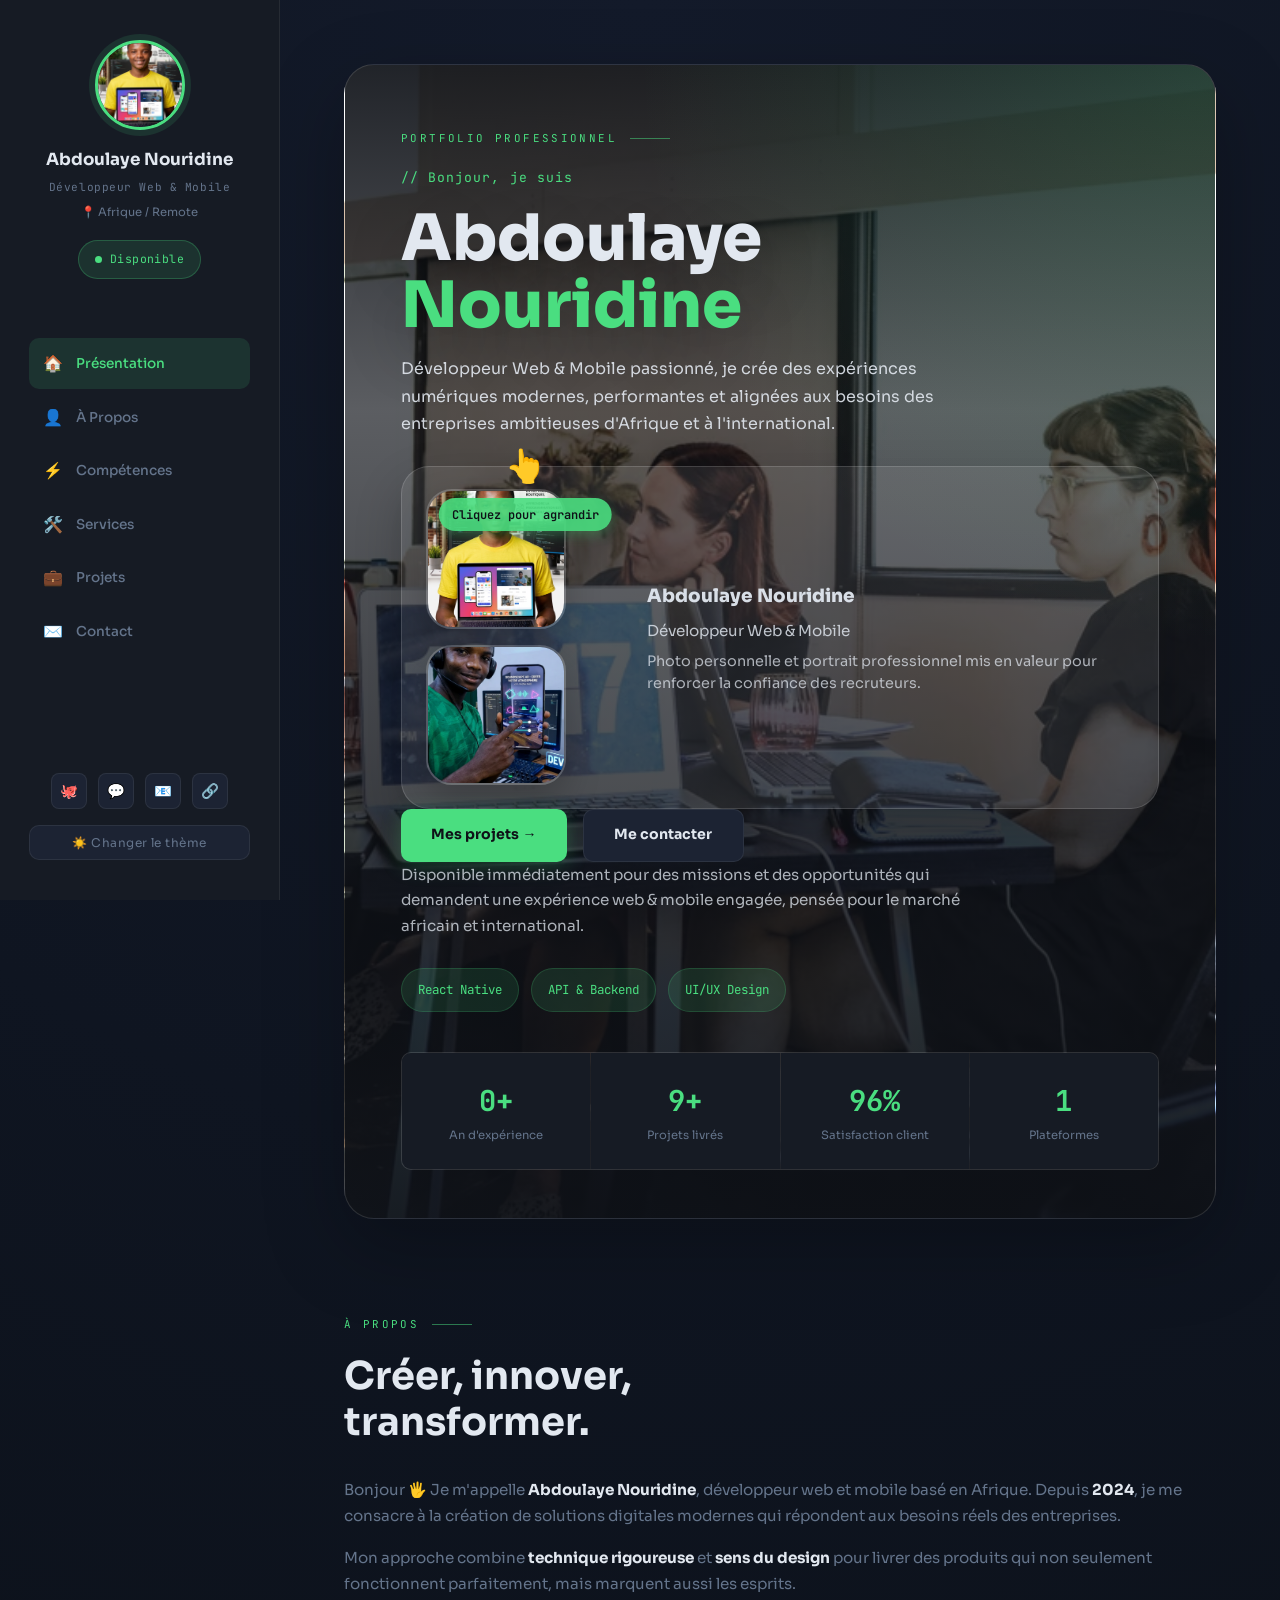
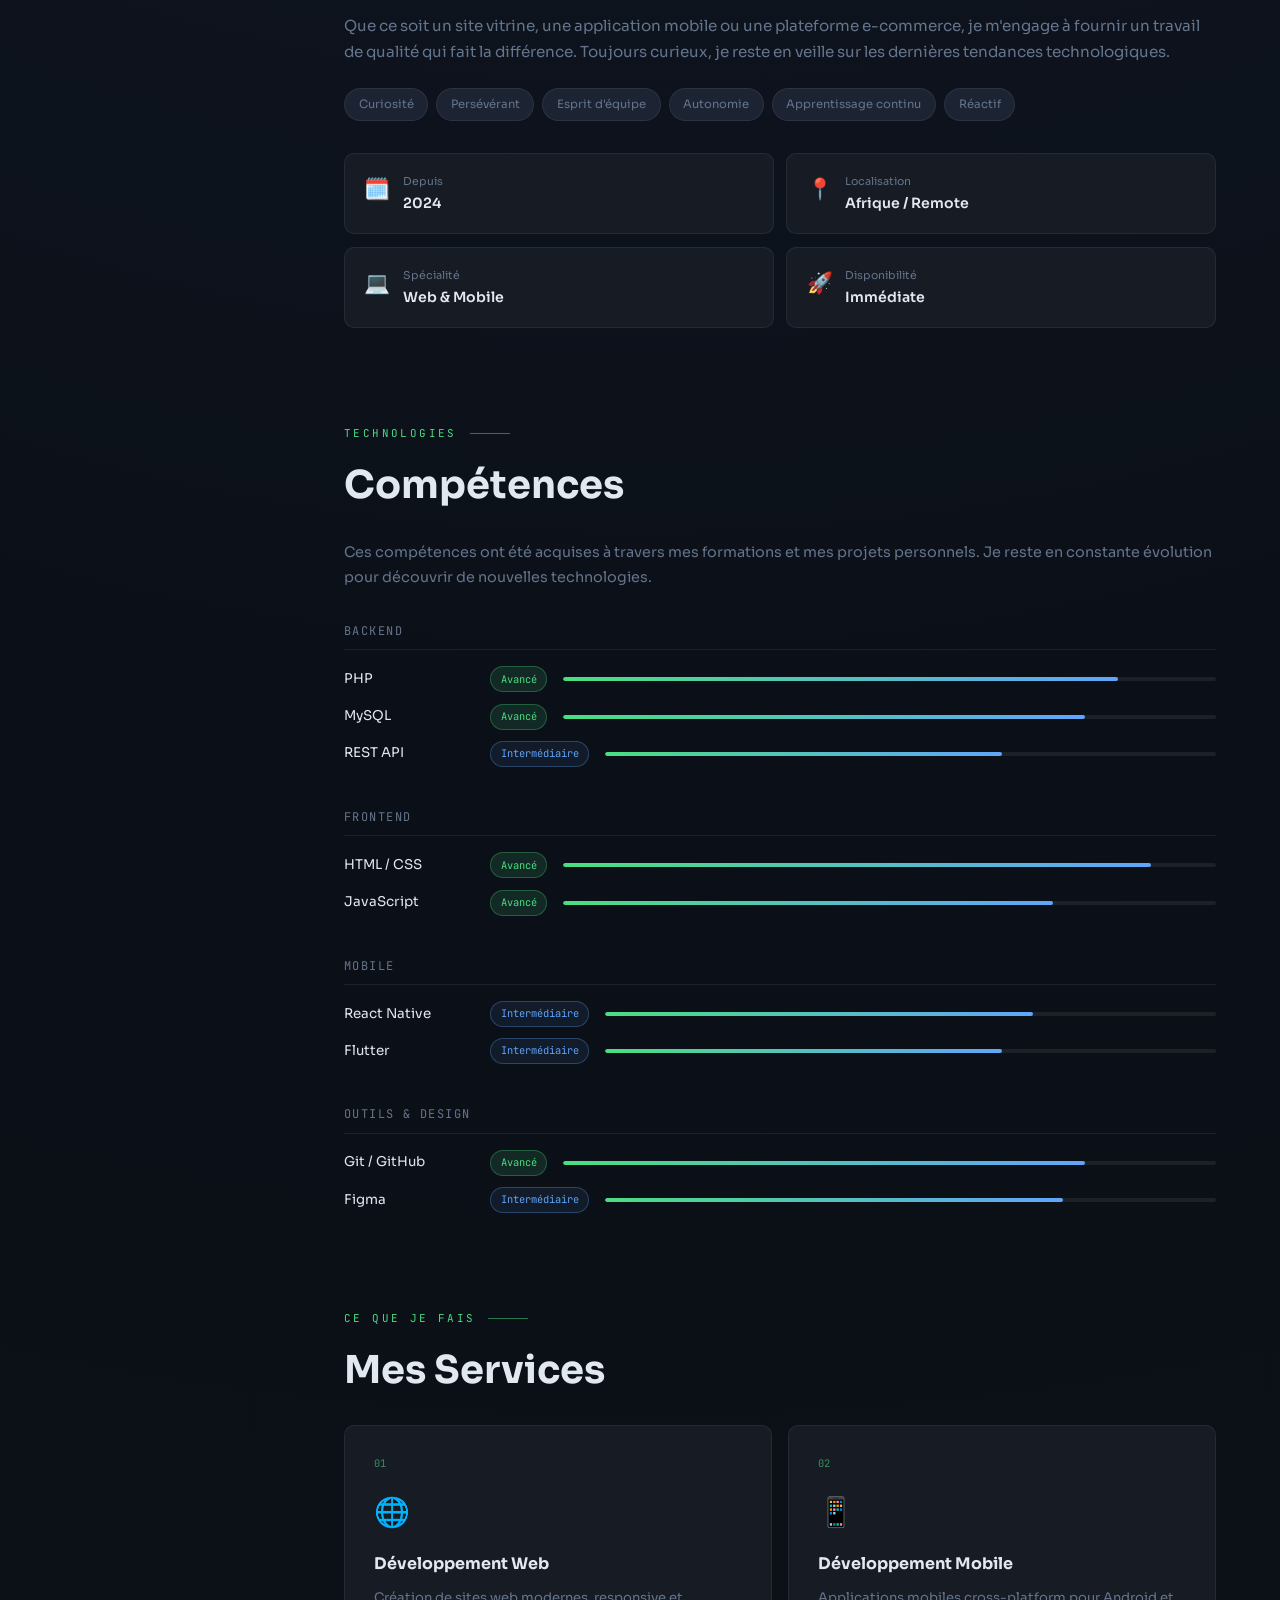
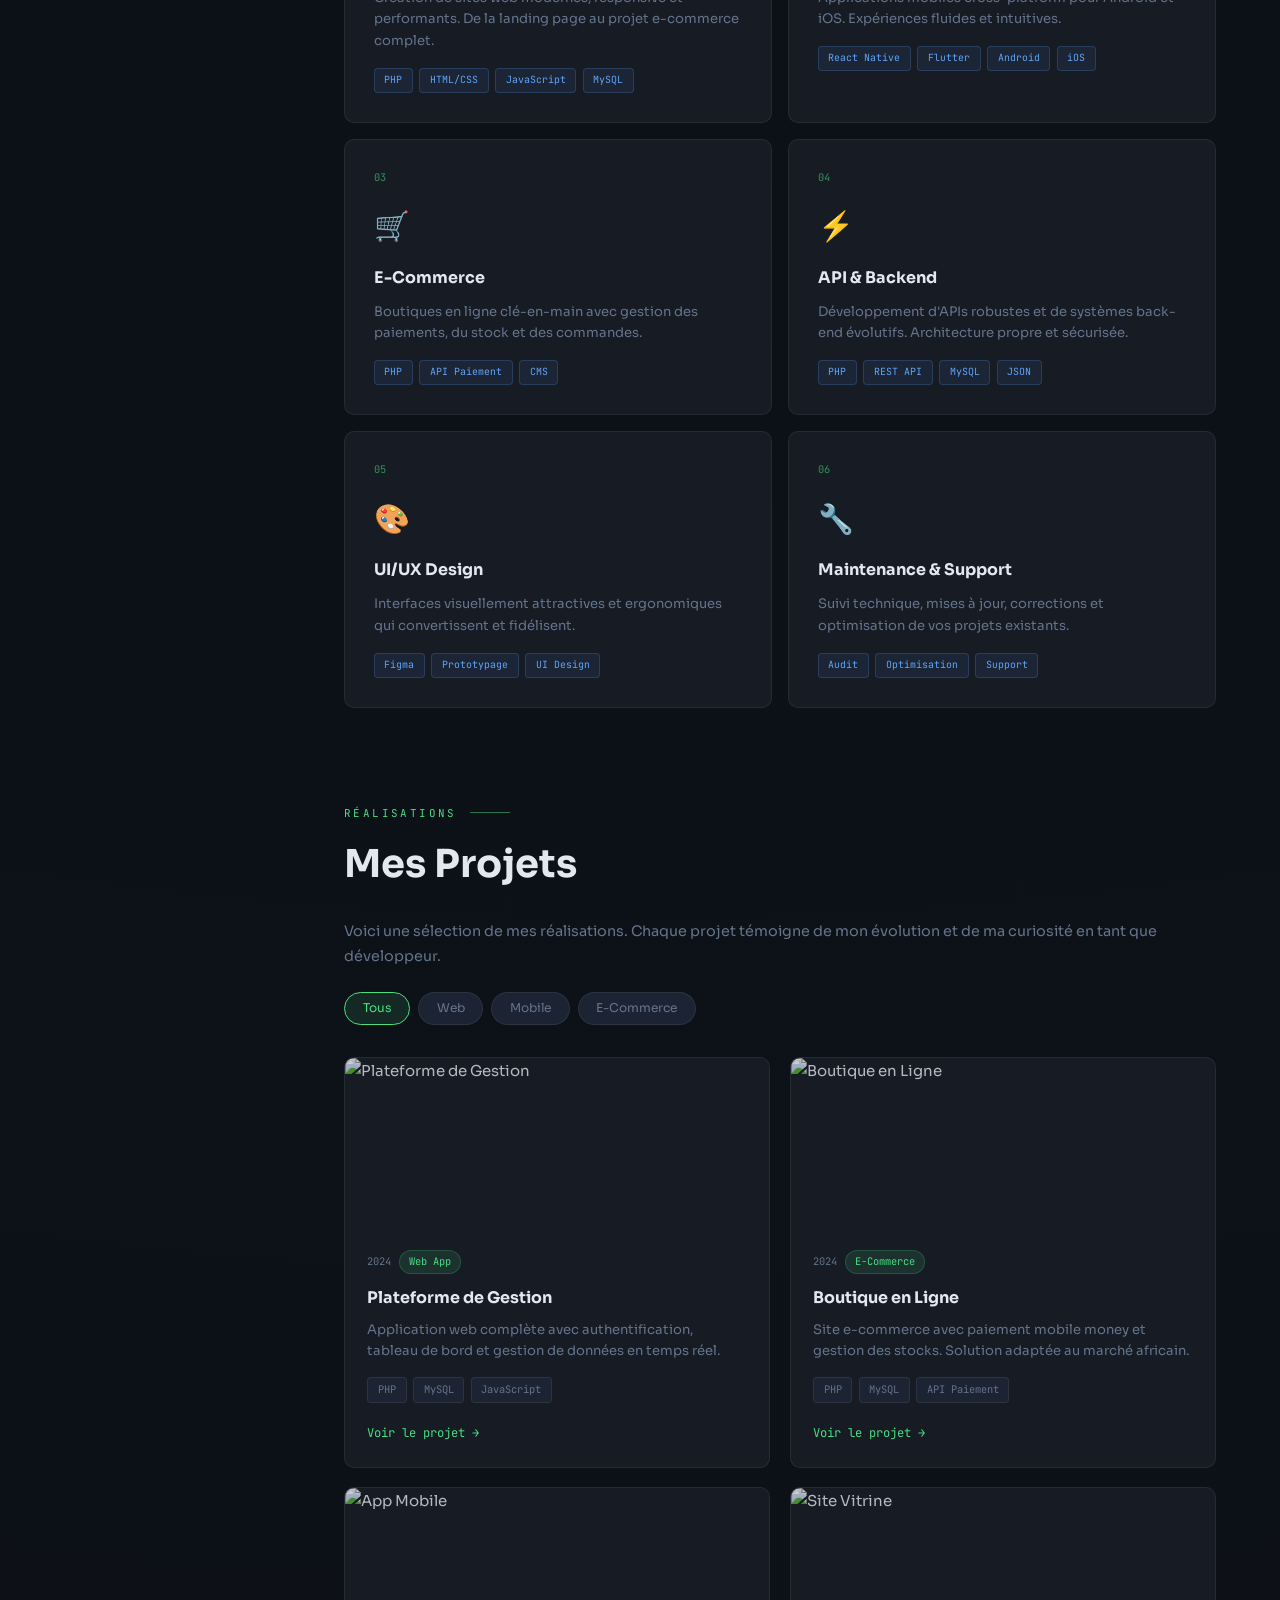
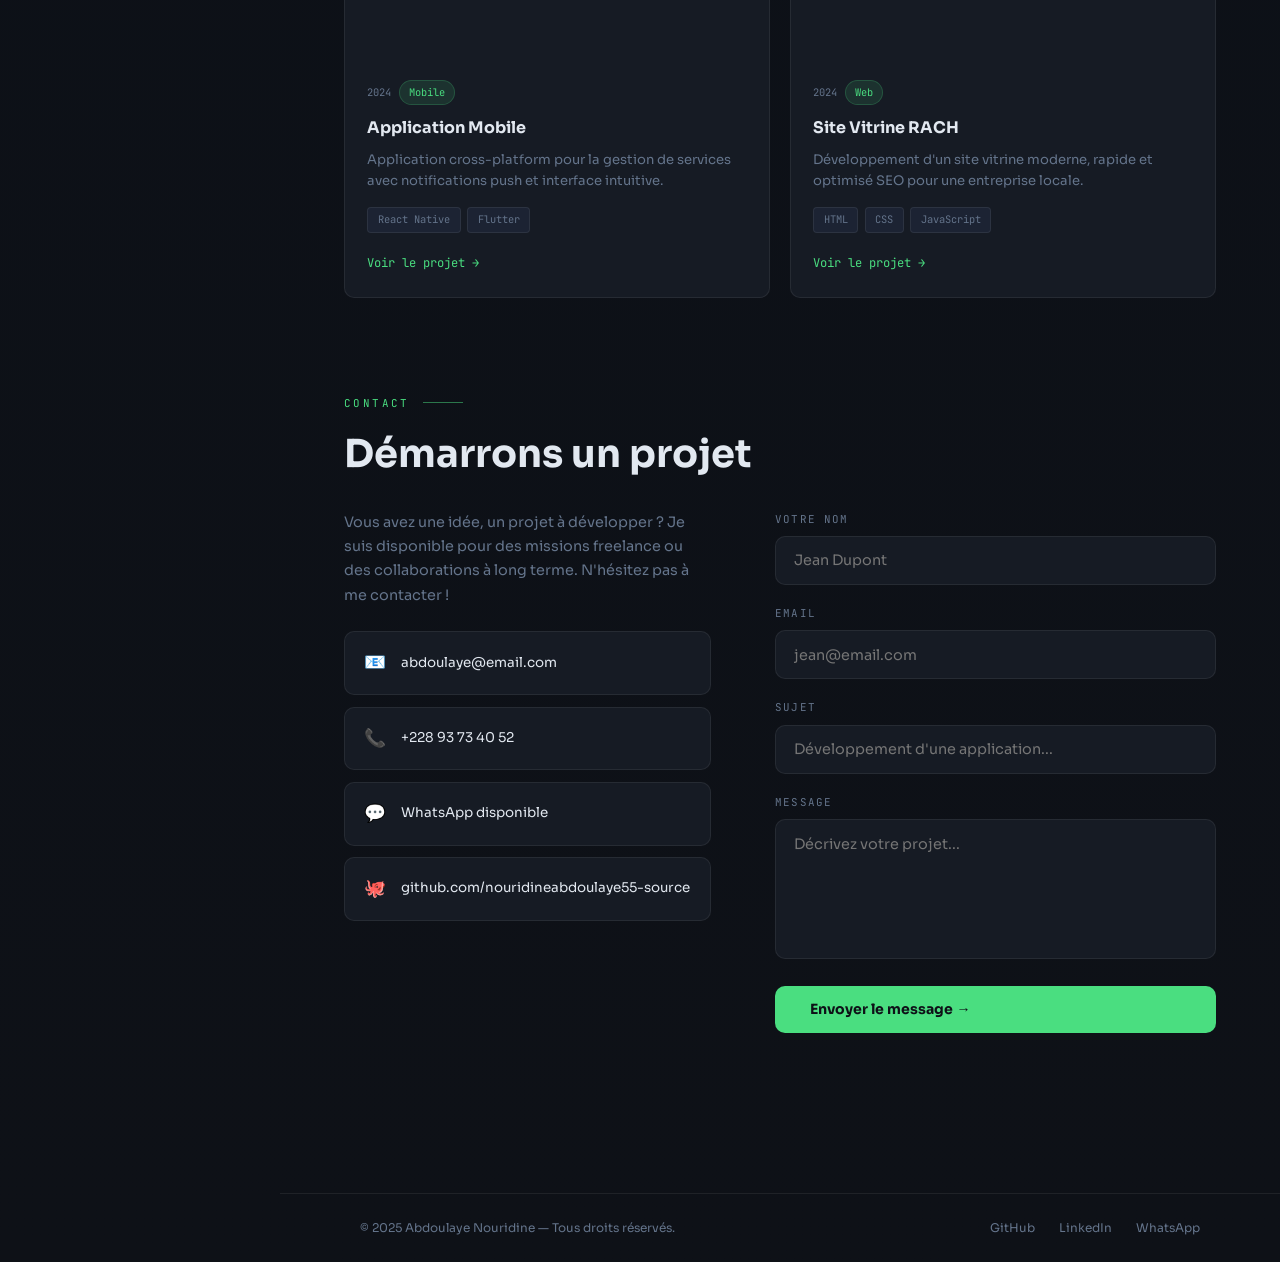
==== commit c33124d1: "mise à jour" ====
--- a/index.html
+++ b/index.html
@@ -57,7 +57,7 @@
       padding: 2.5rem 1.8rem;
       z-index: 1000;
       overflow-y: auto;
-      transition: left 0.35s cubic-bezier(.77,0,.18,1), transform 0.35s cubic-bezier(.77,0,.18,1);
+      transition: left 0.35s cubic-bezier(.77,0,.18,1), opacity 0.3s ease, box-shadow 0.35s;
     }
  
     .sidebar-profile { text-align: center; margin-bottom: 2.2rem; }
@@ -551,12 +551,46 @@
  
     /* ── HAMBURGER (mobile) ── */
     .hamburger-btn {
-      display: none; position: fixed; top: 1rem; right: 1rem;
-      z-index: 1100; background: var(--surface); border: 1px solid var(--border);
-      border-radius: 8px; width: 40px; height: 40px; cursor: pointer;
-      flex-direction: column; align-items: center; justify-content: center; gap: 5px;
-    }
-    .hamburger-btn span { display: block; width: 18px; height: 2px; background: var(--text); border-radius: 2px; transition: 0.3s; }
+      display: none;
+      position: fixed; top: 1rem; right: 1rem;
+      z-index: 1100;
+      background: var(--surface);
+      border: 1px solid var(--border);
+      border-radius: 8px;
+      width: 42px; height: 42px;
+      cursor: pointer;
+      flex-direction: column;
+      align-items: center;
+      justify-content: center;
+      gap: 5px;
+      transition: border-color 0.2s, background 0.2s;
+      box-shadow: 0 4px 16px rgba(0,0,0,0.3);
+    }
+    .hamburger-btn:hover { border-color: var(--accent); background: var(--accent-dim); }
+    .hamburger-btn span {
+      display: block; width: 18px; height: 2px;
+      background: var(--text); border-radius: 2px;
+      transition: transform 0.3s, opacity 0.3s;
+    }
+    /* Hamburger → X quand sidebar ouverte */
+    .hamburger-btn.active span:nth-child(1) { transform: translateY(7px) rotate(45deg); }
+    .hamburger-btn.active span:nth-child(2) { opacity: 0; transform: scaleX(0); }
+    .hamburger-btn.active span:nth-child(3) { transform: translateY(-7px) rotate(-45deg); }
+ 
+    /* Overlay backdrop mobile */
+    .sidebar-overlay {
+      display: none;
+      position: fixed;
+      inset: 0;
+      background: rgba(0,0,0,0.55);
+      backdrop-filter: blur(2px);
+      z-index: 999;
+      opacity: 0;
+      transition: opacity 0.3s;
+    }
+    .sidebar-overlay.visible {
+      opacity: 1;
+    }
  
     /* ── REVEAL ── */
     .reveal { opacity: 0; transform: translateY(24px); transition: opacity 0.6s ease, transform 0.6s ease; }
@@ -587,7 +621,7 @@
       position: absolute; top: -40px; right: 0;
       color: #fff; font-size: 28px; font-weight: bold;
       cursor: pointer; transition: color 0.2s;
-      background: no-repeat; border-radius: 50%; width: 40px; height: 40px;
+      background: none; border-radius: 50%; width: 40px; height: 40px;
       display: flex; align-items: center; justify-content: center;
       border: none; padding: 0;
       z-index: 1001;
@@ -614,38 +648,64 @@
       border-top: 4px solid var(--accent); border-radius: 50%;
       animation: spin 1s linear infinite;
     }
-
+ 
     /* ── RESPONSIVE ── */
     @media (max-width: 1200px) {
-      --sidebar-w: 260px;
       .main { padding: 3rem 3rem; }
       .projects-grid { grid-template-columns: repeat(2, 1fr); }
       .services-grid { grid-template-columns: repeat(2, 1fr); }
     }
+ 
+    /* ========================================
+       MOBILE : sidebar cachée par défaut
+       ======================================== */
     @media (max-width: 900px) {
-      .sidebar { left: 0; width: min(280px, 75vw); opacity: 1; pointer-events: auto; box-shadow: none; z-index: 2000; }
-      .sidebar.closed { left: -100%; opacity: 0; pointer-events: none; box-shadow: 24px 0 56px rgba(0,0,0,0.25); }
-      .main, footer { margin-left: 0; width: 100%; }
-      .main { padding: 2.5rem 1.5rem; width: 100%; }
-      footer { padding: 1.5rem 1.5rem; }
-      #presentation { padding: 3rem 1.8rem 2.5rem; border-radius: 22px; background-size: cover; background-position: center; }
+      /* Sidebar : cachée par défaut, glisse depuis la gauche */
+      .sidebar {
+        left: -100%;
+        opacity: 0;
+        pointer-events: none;
+        box-shadow: none;
+        z-index: 2000;
+        width: min(280px, 80vw);
+        transition: left 0.35s cubic-bezier(.77,0,.18,1), opacity 0.3s ease, box-shadow 0.35s;
+      }
+      /* Sidebar ouverte via JS (classe .open) */
+      .sidebar.open {
+        left: 0;
+        opacity: 1;
+        pointer-events: auto;
+        box-shadow: 8px 0 48px rgba(0,0,0,0.5);
+      }
+ 
+      /* Overlay visible quand sidebar ouverte */
+      .sidebar-overlay { display: block; }
+ 
+      /* Main et footer : pas de marge gauche */
+      .main { margin-left: 0; width: 100%; padding: 2.5rem 1.5rem; padding-top: 4.5rem; }
+      footer { margin-left: 0; padding: 1.5rem 1.5rem; }
+ 
+      /* Bouton hamburger visible */
+      .hamburger-btn { display: flex; }
+ 
+      #presentation { padding: 3rem 1.8rem 2.5rem; border-radius: 22px; }
       .hero-title { font-size: clamp(2rem, 7vw, 3.5rem); }
       .hero-profile-card { flex-wrap: wrap; justify-content: space-between; gap: 1rem; }
       .hero-profile-images img { width: 100px; height: 100px; }
       .hero-btns { gap: 0.8rem; }
       .hero-btns .btn { flex: 1; justify-content: center; }
-      .hamburger-btn { display: flex; }
       .contact-grid { grid-template-columns: 1fr; gap: 2rem; }
       .contact-methods { gap: 0.6rem; }
       .contact-method { padding: 0.8rem 1rem; font-size: 0.8rem; }
       footer { display: flex; flex-direction: column; gap: 1rem; align-items: flex-start; }
     }
+ 
     @media (max-width: 640px) {
       .projects-grid { grid-template-columns: 1fr; gap: 0.95rem; }
       .services-grid { grid-template-columns: 1fr; gap: 0.95rem; }
       .stats-row { flex-direction: column; gap: 1px; }
       .highlight-cards { grid-template-columns: 1fr; gap: 0.75rem; }
-      #presentation { padding: 2rem 1.2rem 1.5rem; background-size: cover; background-position: center; border-radius: 18px; }
+      #presentation { padding: 2rem 1.2rem 1.5rem; border-radius: 18px; }
       .section { margin-bottom: 3.5rem; }
       .hero-btns { flex-direction: column; gap: 0.75rem; }
       .hero-profile-card { flex-direction: column; gap: 1.2rem; padding: 1.1rem; }
@@ -664,13 +724,11 @@
       .about-text p { font-size: 0.9rem; margin-bottom: 0.9rem; }
       .tags-row { gap: 0.45rem; margin-top: 1.3rem; }
     }
+ 
     @media (max-width: 480px) {
-      :root { --sidebar-w: 0px; }
-      .main { padding: 1.25rem 0.9rem 2rem; margin-left: 0; width: 100%; }
-      footer { padding: 0.9rem 0.9rem; margin-left: 0; display: flex; flex-direction: column; gap: 0.9rem; font-size: 0.7rem; }
-      footer div { gap: 1rem; }
-      footer a { font-size: 0.7rem; }
-      #presentation { padding: 1.3rem 0.9rem 1rem; border-radius: 14px; background-size: cover; background-position: center; }
+      .main { padding: 1.25rem 0.9rem 2rem; padding-top: 4rem; }
+      footer { padding: 0.9rem; font-size: 0.7rem; }
+      #presentation { padding: 1.3rem 0.9rem 1rem; border-radius: 14px; }
       .hero-greeting { font-size: 0.75rem; margin-bottom: 0.8rem; }
       .hero-title { font-size: clamp(1.6rem, 9vw, 2.4rem); margin-bottom: 0.8rem; }
       .hero-desc { font-size: 0.85rem; margin-bottom: 1.2rem; }
@@ -730,7 +788,7 @@
       .skill-level { font-size: 0.55rem; padding: 0.15rem 0.5rem; }
       .skill-bar-wrap { height: 3px; }
       .sidebar-profile { margin-bottom: 1.5rem; }
-      .sidebar-name { font-size: 0.95rem; margin-bottom: 0.15rem; }
+      .sidebar-name { font-size: 0.95rem; }
       .sidebar-role { font-size: 0.65rem; }
       .sidebar-location { font-size: 0.65rem; }
       .sidebar-avatar { width: 80px; height: 80px; }
@@ -741,8 +799,9 @@
       .modal-content { width: 92%; max-width: 500px; }
       .close-modal { width: 36px; height: 36px; font-size: 24px; }
     }
+ 
     @media (max-width: 360px) {
-      .main { padding: 1rem 0.7rem; }
+      .main { padding: 1rem 0.7rem; padding-top: 3.5rem; }
       .hero-title { font-size: clamp(1.4rem, 7vw, 2rem); }
       .hero-desc { font-size: 0.8rem; }
       .hero-profile-card { padding: 0.6rem; gap: 0.7rem; }
@@ -754,7 +813,6 @@
       .stat-num { font-size: 1.2rem; }
       .stat-lbl { font-size: 0.55rem; }
       .project-img { height: 100px; }
-      .project-card { padding: 0.7rem; border-radius: 6px; }
       .service-card { padding: 1rem; border-radius: 6px; }
       .contact-method { padding: 0.65rem 0.75rem; font-size: 0.7rem; }
       .form-input, .form-textarea { padding: 0.65rem 0.75rem; font-size: 0.75rem; }
@@ -769,16 +827,22 @@
     <div class="loader-spinner"></div>
   </div>
  
-  <button class="hamburger-btn" id="hamburgerBtn" aria-label="Menu">
+  <!-- Overlay backdrop pour fermer la sidebar -->
+  <div class="sidebar-overlay" id="sidebarOverlay"></div>
+ 
+  <!-- Bouton hamburger -->
+  <button class="hamburger-btn" id="hamburgerBtn" aria-label="Menu" aria-expanded="false">
     <span></span><span></span><span></span>
   </button>
+ 
   <button class="back-to-top" id="backToTop" aria-label="Retour en haut">↑</button>
  
   <div class="layout">
     <!-- SIDEBAR -->
-    <aside class="sidebar" id="sidebar">
+    <aside class="sidebar" id="sidebar" aria-hidden="true">
       <div class="sidebar-profile">
-        <img class="sidebar-avatar" src="images/image_1_1774514633521.jpg" alt="Abdoulaye Nouridine" onerror="this.src='https://ui-avatars.com/api/?name=Abdoulaye+Nouridine&background=4ade80&color=0e1117&size=90&bold=true'"/>
+        <img class="sidebar-avatar" src="images/image_1_1774514633521.jpg" alt="Abdoulaye Nouridine"
+          onerror="this.src='https://ui-avatars.com/api/?name=Abdoulaye+Nouridine&background=4ade80&color=0e1117&size=90&bold=true'"/>
         <div class="sidebar-name">Abdoulaye Nouridine</div>
         <div class="sidebar-role">Développeur Web & Mobile</div>
         <div class="sidebar-location">📍 Afrique / Remote</div>
@@ -1067,10 +1131,11 @@
   <!-- MODAL FOR IMAGES -->
   <div id="imageModal" class="modal">
     <div class="modal-content">
-      <span class="close-modal">&times;</span>
+      <button class="close-modal" aria-label="Fermer">&times;</button>
       <img id="modalImage" src="" alt="Image agrandie" />
     </div>
   </div>
+ 
   <footer>
     <span>© 2025 Abdoulaye Nouridine — Tous droits réservés.</span>
     <div style="display:flex;gap:1.5rem;">
@@ -1096,34 +1161,93 @@
       });
     }
  
-    // ── NAV ITEMS ──
-    const navItems = document.querySelectorAll('.nav-item');
-
-    // ── HAMBURGER ──
+    // ── HAMBURGER & SIDEBAR MOBILE ──
     const hamburgerBtn = document.getElementById('hamburgerBtn');
     const sidebar = document.getElementById('sidebar');
-    if (hamburgerBtn && sidebar) {
-      hamburgerBtn.addEventListener('click', () => {
-        sidebar.classList.toggle('closed');
+    const overlay = document.getElementById('sidebarOverlay');
+    const navItems = document.querySelectorAll('.nav-item');
+ 
+    function isMobile() {
+      return window.innerWidth <= 900;
+    }
+ 
+    function openSidebar() {
+      sidebar.classList.add('open');
+      sidebar.setAttribute('aria-hidden', 'false');
+      hamburgerBtn.classList.add('active');
+      hamburgerBtn.setAttribute('aria-expanded', 'true');
+      overlay.classList.add('visible');
+      document.body.style.overflow = 'hidden'; // empêche le scroll du fond
+    }
+ 
+    function closeSidebar() {
+      sidebar.classList.remove('open');
+      sidebar.setAttribute('aria-hidden', 'true');
+      hamburgerBtn.classList.remove('active');
+      hamburgerBtn.setAttribute('aria-expanded', 'false');
+      overlay.classList.remove('visible');
+      document.body.style.overflow = '';
+    }
+ 
+    // Gestion desktop vs mobile au chargement et au resize
+    function handleResize() {
+      if (!isMobile()) {
+        // Desktop : sidebar toujours visible, pas d'overlay
+        sidebar.classList.remove('open'); // la classe open n'est pas nécessaire en desktop (CSS gère via media query)
+        sidebar.setAttribute('aria-hidden', 'false');
+        overlay.classList.remove('visible');
+        document.body.style.overflow = '';
+        hamburgerBtn.classList.remove('active');
+      } else {
+        // Mobile : ferme si on passe en mobile
+        if (sidebar.classList.contains('open')) {
+          // garde ouverte si déjà ouverte
+        } else {
+          sidebar.setAttribute('aria-hidden', 'true');
+        }
+      }
+    }
+ 
+    // Init
+    handleResize();
+    window.addEventListener('resize', handleResize);
+ 
+    // Clic hamburger
+    hamburgerBtn.addEventListener('click', (e) => {
+      e.stopPropagation();
+      if (sidebar.classList.contains('open')) {
+        closeSidebar();
+      } else {
+        openSidebar();
+      }
+    });
+ 
+    // Clic sur l'overlay = fermer
+    overlay.addEventListener('click', closeSidebar);
+ 
+    // Fermer au clic sur un lien nav (mobile)
+    navItems.forEach(a => {
+      a.addEventListener('click', () => {
+        if (isMobile()) closeSidebar();
       });
-      document.addEventListener('click', e => {
-        if (!sidebar.contains(e.target) && !hamburgerBtn.contains(e.target)) {
-          sidebar.classList.add('closed');
-        }
-      });
-      // Close sidebar when clicking on a nav link
-      navItems.forEach(a => a.addEventListener('click', () => sidebar.classList.add('closed')));
-    }
-
-    // ── NAV ACTIVE ──
+    });
+ 
+    // Fermer avec Escape
+    document.addEventListener('keydown', (e) => {
+      if (e.key === 'Escape' && sidebar.classList.contains('open')) {
+        closeSidebar();
+      }
+    });
+ 
+    // ── NAV ACTIVE (scroll spy) ──
     const sections = document.querySelectorAll('section[id]');
     window.addEventListener('scroll', () => {
       let current = '';
-      sections.forEach(s => { if (window.scrollY >= s.offsetTop - 100) current = s.id; });
+      sections.forEach(s => { if (window.scrollY >= s.offsetTop - 120) current = s.id; });
       navItems.forEach(a => {
         a.classList.toggle('active', a.getAttribute('href') === '#' + current);
       });
-    });
+    }, { passive: true });
  
     // ── HERO BACKGROUND SLIDESHOW ──
     const heroSection = document.getElementById('presentation');
@@ -1139,10 +1263,12 @@
     }, 5000);
  
     // ── REVEAL ──
-    const observer = new IntersectionObserver(entries => {
-      entries.forEach(e => { if (e.isIntersecting) { e.target.classList.add('visible'); observer.unobserve(e.target); } });
+    const revealObserver = new IntersectionObserver(entries => {
+      entries.forEach(e => {
+        if (e.isIntersecting) { e.target.classList.add('visible'); revealObserver.unobserve(e.target); }
+      });
     }, { threshold: 0.08 });
-    document.querySelectorAll('.reveal').forEach(el => observer.observe(el));
+    document.querySelectorAll('.reveal').forEach(el => revealObserver.observe(el));
  
     // ── SKILL BARS ──
     const skillObserver = new IntersectionObserver(entries => {
@@ -1162,8 +1288,8 @@
       const step = ts => {
         if (!s) s = ts;
         const p = Math.min((ts - s) / dur, 1);
-        const e = 1 - Math.pow(1 - p, 3);
-        el.textContent = Math.floor(e * target) + suffix;
+        const ease = 1 - Math.pow(1 - p, 3);
+        el.textContent = Math.floor(ease * target) + suffix;
         if (p < 1) requestAnimationFrame(step);
       };
       requestAnimationFrame(step);
@@ -1178,7 +1304,8 @@
         }
       });
     }, { threshold: 0.3 });
-    document.querySelector('.stats-row') && statsObs.observe(document.querySelector('.stats-row'));
+    const statsRow = document.querySelector('.stats-row');
+    if (statsRow) statsObs.observe(statsRow);
  
     // ── PROJECT FILTER ──
     document.querySelectorAll('.filter-btn').forEach(btn => {
@@ -1194,44 +1321,57 @@
  
     // ── CONTACT FORM ──
     async function handleSubmit() {
-      const name = document.getElementById('fieldName').value.trim();
-      const email = document.getElementById('fieldEmail').value.trim();
+      const name    = document.getElementById('fieldName').value.trim();
+      const email   = document.getElementById('fieldEmail').value.trim();
       const subject = document.getElementById('fieldSubject').value.trim();
       const message = document.getElementById('fieldMessage').value.trim();
-      const status = document.getElementById('formStatus');
-      const btn = document.getElementById('submitBtn');
-      if (!name || !email || !subject || !message) { showStatus('Veuillez remplir tous les champs.', 'error'); return; }
-      btn.disabled = true; btn.classList.add('loading');
+      const status  = document.getElementById('formStatus');
+      const btn     = document.getElementById('submitBtn');
+      if (!name || !email || !subject || !message) {
+        showStatus('Veuillez remplir tous les champs.', 'error');
+        return;
+      }
+      btn.disabled = true;
+      btn.classList.add('loading');
       btn.querySelector('.btn-text').textContent = 'Envoi en cours…';
-      status.className = 'form-status'; status.style.display = 'none';
+      status.className = 'form-status';
+      status.style.display = 'none';
       try {
         const fd = new FormData();
         fd.append('access_key', '77236ab6-8bb7-4efd-9814-dbe23435fd89');
-        fd.append('name', name); fd.append('email', email);
-        fd.append('subject', subject); fd.append('message', message);
-        const res = await fetch('https://api.web3forms.com/submit', { method: 'POST', body: fd });
+        fd.append('name', name);
+        fd.append('email', email);
+        fd.append('subject', subject);
+        fd.append('message', message);
+        const res    = await fetch('https://api.web3forms.com/submit', { method: 'POST', body: fd });
         const result = await res.json();
         if (result.success) {
           showStatus('Message envoyé avec succès ! Merci de m\'avoir contacté.', 'success');
           document.getElementById('contactForm').reset();
           btn.querySelector('.btn-text').textContent = 'Envoyé ✓';
           setTimeout(() => { btn.querySelector('.btn-text').textContent = 'Envoyer le message →'; }, 4000);
-        } else throw new Error(result.message);
+        } else {
+          throw new Error(result.message);
+        }
       } catch(err) {
         showStatus('Une erreur est survenue. Veuillez réessayer ou me contacter directement.', 'error');
         btn.querySelector('.btn-text').textContent = 'Envoyer le message →';
-      } finally { btn.disabled = false; btn.classList.remove('loading'); }
+      } finally {
+        btn.disabled = false;
+        btn.classList.remove('loading');
+      }
     }
     function showStatus(msg, type) {
       const s = document.getElementById('formStatus');
-      s.textContent = msg; s.className = `form-status ${type} visible`;
-    }
-
+      s.textContent = msg;
+      s.className = `form-status ${type} visible`;
+    }
+ 
     // ── IMAGE MODAL ──
-    const modal = document.getElementById('imageModal');
-    const modalImg = document.getElementById('modalImage');
-    const closeModal = document.querySelector('.close-modal');
-
+    const modal     = document.getElementById('imageModal');
+    const modalImg  = document.getElementById('modalImage');
+    const closeBtn  = document.querySelector('.close-modal');
+ 
     document.querySelectorAll('.hero-profile-images img').forEach(img => {
       img.addEventListener('click', () => {
         modal.style.display = 'block';
@@ -1239,40 +1379,26 @@
         modalImg.alt = img.alt;
       });
     });
-
-    closeModal.addEventListener('click', () => {
-      modal.style.display = 'none';
-    });
-
-    // Close modal when clicking outside
-    modal.addEventListener('click', (e) => {
-      if (e.target === modal) {
-        modal.style.display = 'none';
+    closeBtn.addEventListener('click', () => { modal.style.display = 'none'; });
+    modal.addEventListener('click', (e) => { if (e.target === modal) modal.style.display = 'none'; });
+    document.addEventListener('keydown', (e) => {
+      if (e.key === 'Escape') {
+        if (modal.style.display === 'block') modal.style.display = 'none';
+        if (isMobile() && sidebar.classList.contains('open')) closeSidebar();
       }
     });
-
-    // Close modal with ESC key
-    document.addEventListener('keydown', (e) => {
-      if (e.key === 'Escape' && modal.style.display === 'block') {
-        modal.style.display = 'none';
-      }
-    });
-
+ 
     // ── BACK TO TOP ──
     const backToTopBtn = document.getElementById('backToTop');
     window.addEventListener('scroll', () => {
-      if (window.scrollY > 300) {
-        backToTopBtn.classList.add('visible');
-      } else {
-        backToTopBtn.classList.remove('visible');
-      }
-    });
+      backToTopBtn.classList.toggle('visible', window.scrollY > 300);
+    }, { passive: true });
     backToTopBtn.addEventListener('click', () => {
       window.scrollTo({ top: 0, behavior: 'smooth' });
     });
-
+ 
     // ── LOADER ──
-    document.addEventListener('DOMContentLoaded', () => {
+    window.addEventListener('load', () => {
       document.getElementById('loader').classList.add('hidden');
     });
   </script>
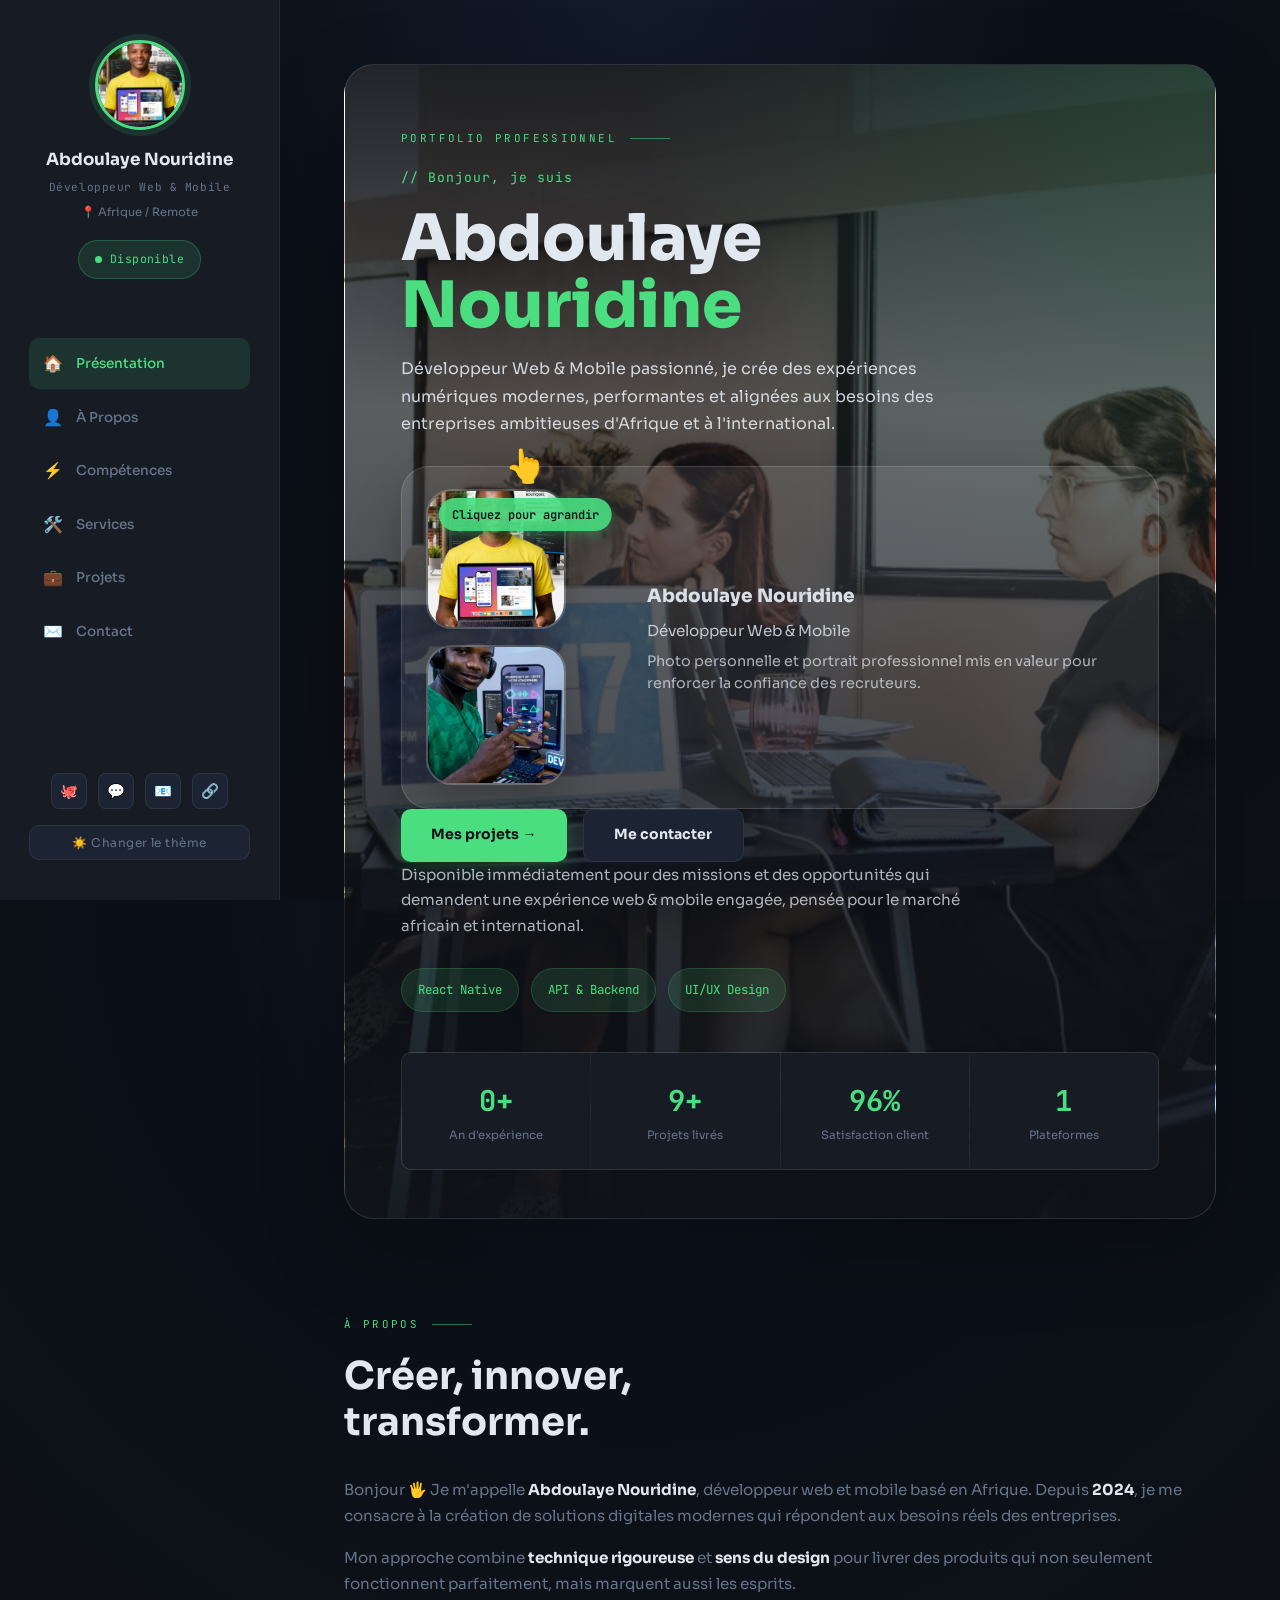
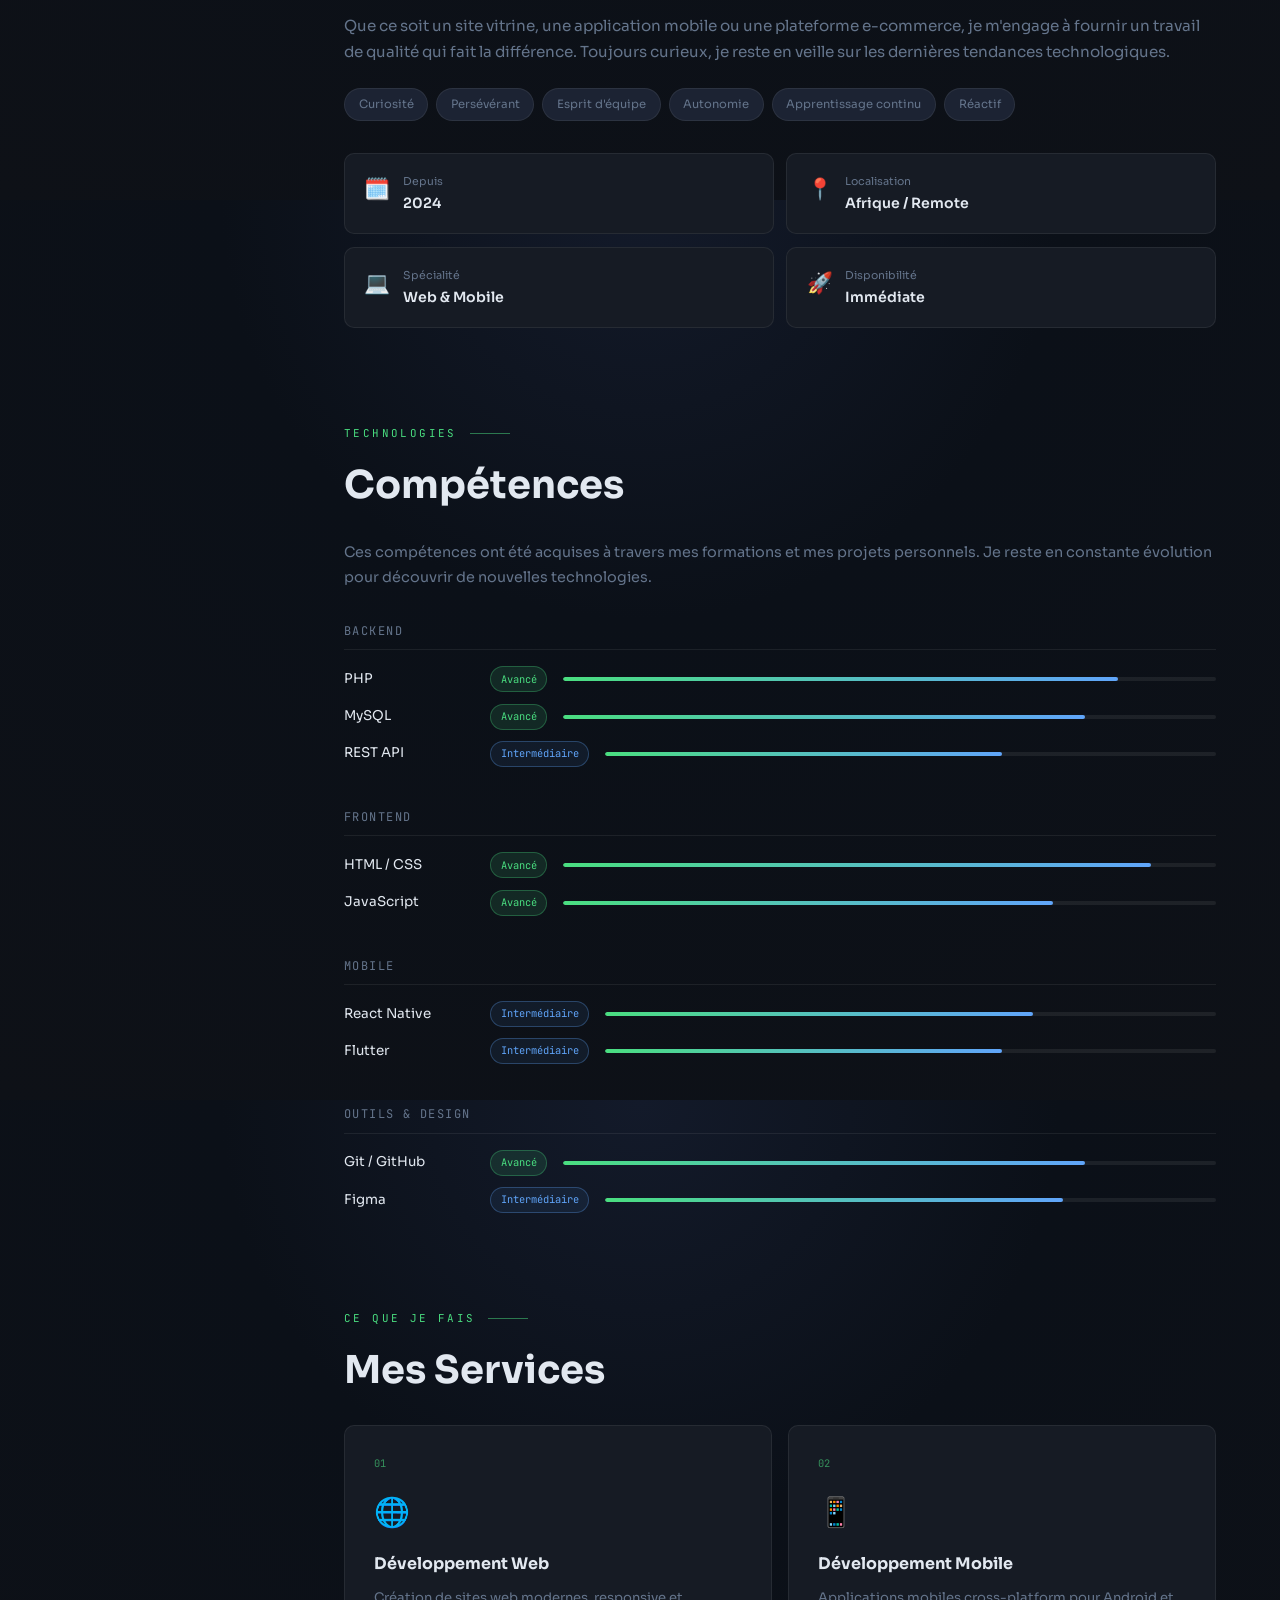
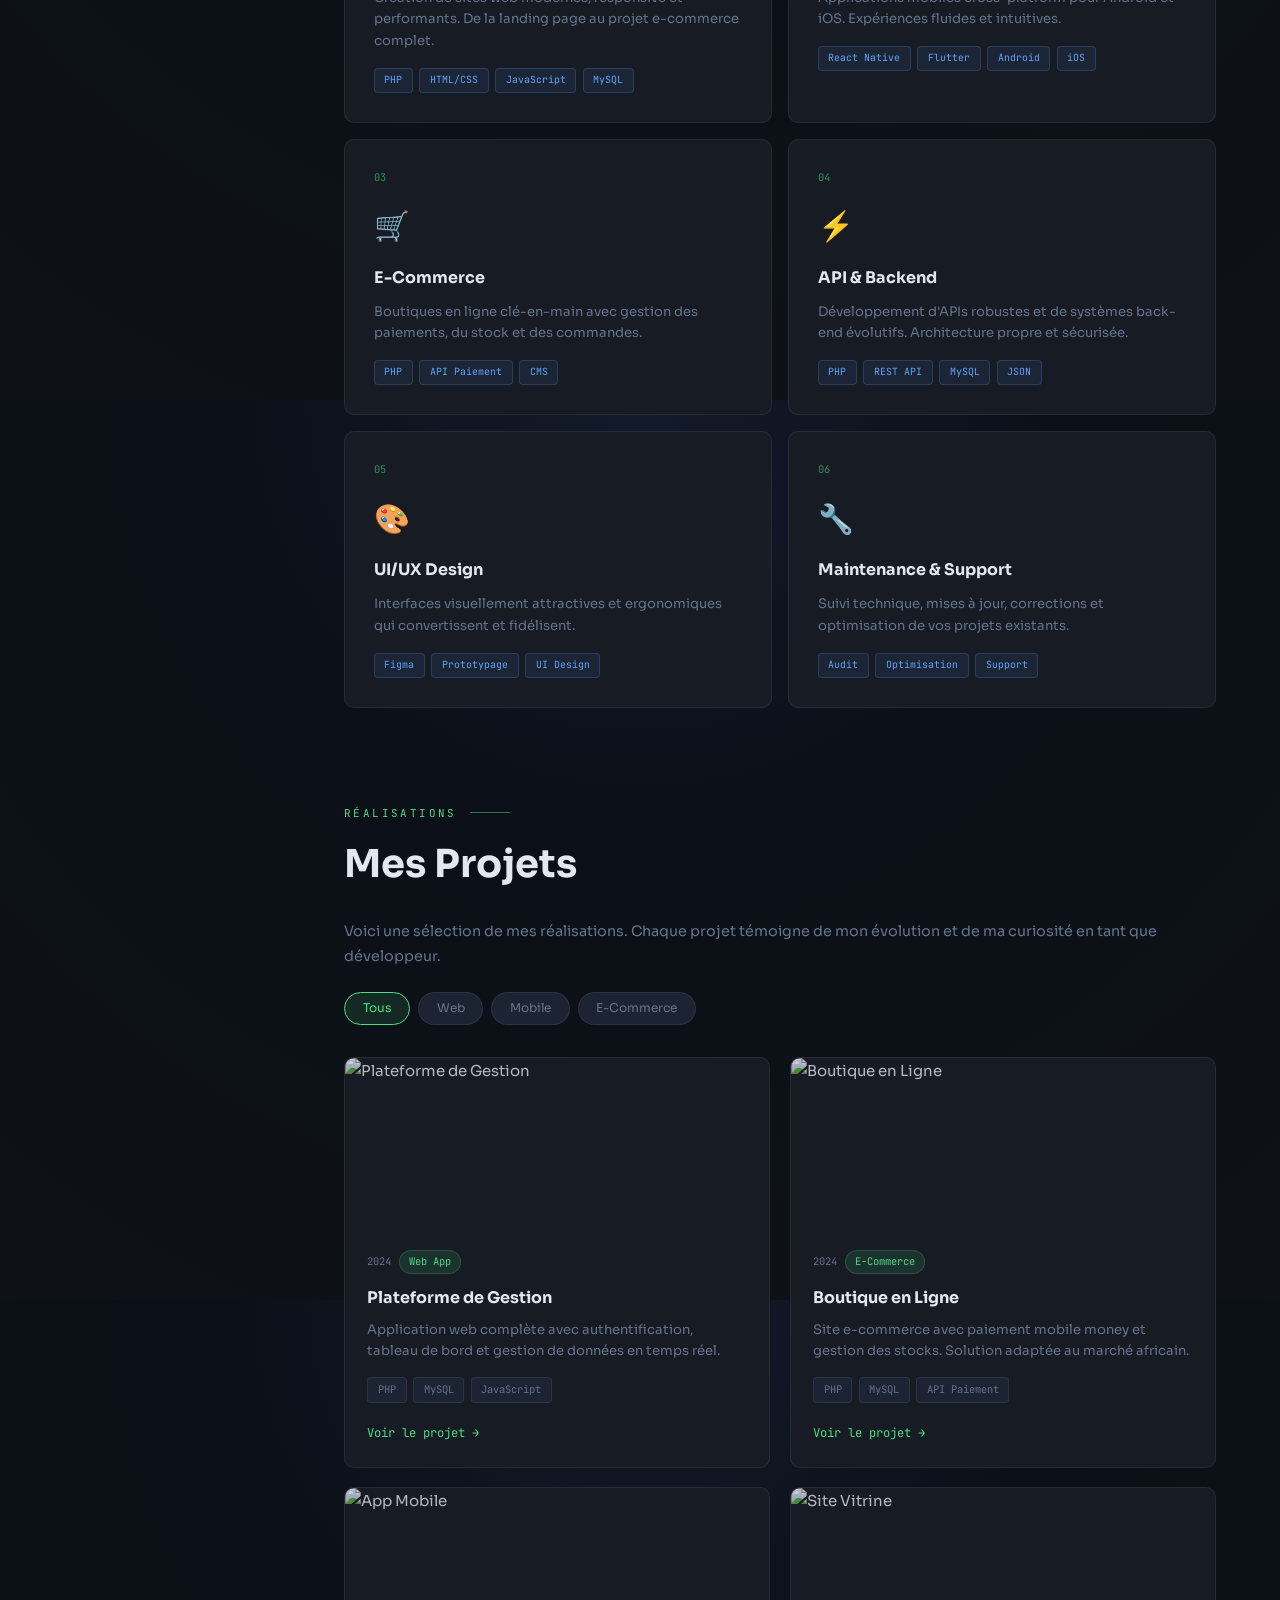
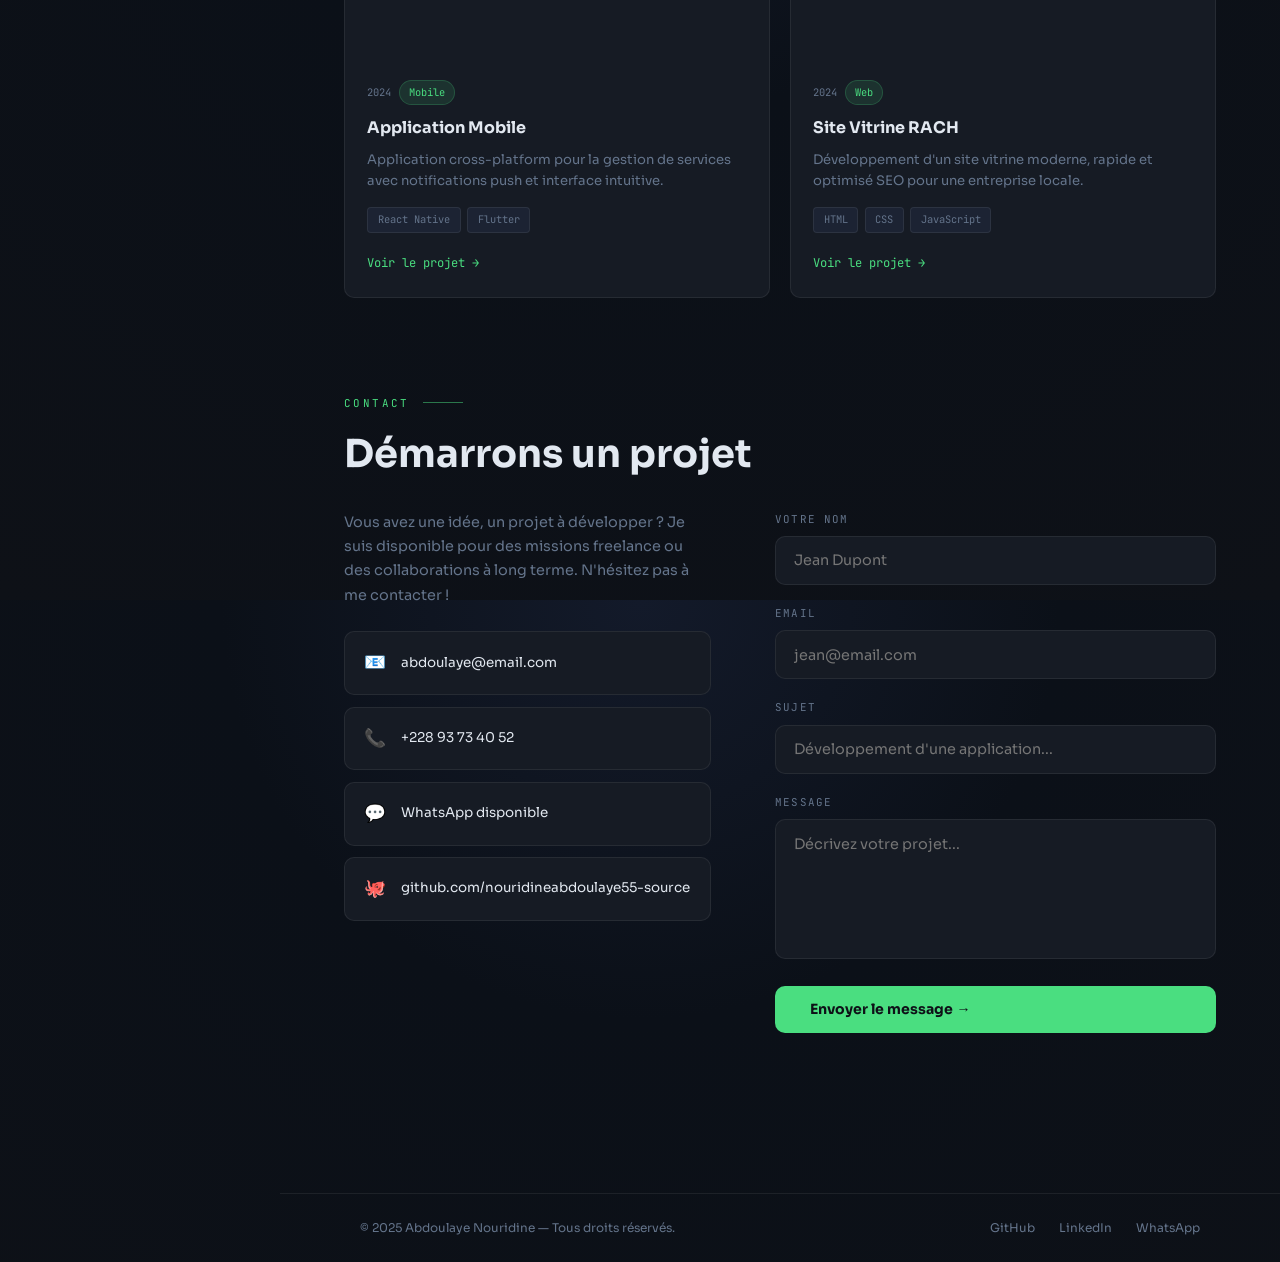
==== commit 6f2b452b: "🔧 Fix: Sidebar mobile responsive - ajout viewport meta tag et optimisation CSS/JS" ====
--- a/index.html
+++ b/index.html
@@ -2,6 +2,7 @@
 <html lang="fr" data-theme="dark">
 <head>
   <meta charset="UTF-8" />
+  <meta name="viewport" content="width=device-width, initial-scale=1.0, viewport-fit=cover" />
   <meta name="description" content="Portfolio d'Abdoulaye Nouridine, développeur web et mobile passionné. Découvrez mes projets, compétences et services en développement d'applications modernes." />
   <meta name="keywords" content="développeur web, développeur mobile, React Native, portfolio, Abdoulaye Nouridine" />
   <link rel="icon" href="data:image/svg+xml,<svg xmlns='http://www.w3.org/2000/svg' viewBox='0 0 100 100'><text y='.9em' font-size='90'>👨‍💻</text></svg>">
@@ -595,7 +596,10 @@
     /* ── REVEAL ── */
     .reveal { opacity: 0; transform: translateY(24px); transition: opacity 0.6s ease, transform 0.6s ease; }
     .reveal.visible { opacity: 1; transform: translateY(0); }
- 
+    
+    /* Ensure mobile safety */
+    html, body { width: 100%; height: 100%; }
+    
     /* ── MODAL ── */
     .modal {
       display: none; position: fixed; z-index: 1000;
@@ -667,8 +671,11 @@
         pointer-events: none;
         box-shadow: none;
         z-index: 2000;
-        width: min(280px, 80vw);
+        width: min(280px, 85vw);
         transition: left 0.35s cubic-bezier(.77,0,.18,1), opacity 0.3s ease, box-shadow 0.35s;
+        max-height: 100vh;
+        overflow-y: auto;
+        -webkit-overflow-scrolling: touch;
       }
       /* Sidebar ouverte via JS (classe .open) */
       .sidebar.open {
@@ -1166,78 +1173,115 @@
     const sidebar = document.getElementById('sidebar');
     const overlay = document.getElementById('sidebarOverlay');
     const navItems = document.querySelectorAll('.nav-item');
- 
+
     function isMobile() {
       return window.innerWidth <= 900;
     }
- 
+
     function openSidebar() {
+      if (!sidebar) return;
       sidebar.classList.add('open');
       sidebar.setAttribute('aria-hidden', 'false');
-      hamburgerBtn.classList.add('active');
-      hamburgerBtn.setAttribute('aria-expanded', 'true');
-      overlay.classList.add('visible');
+      if (hamburgerBtn) {
+        hamburgerBtn.classList.add('active');
+        hamburgerBtn.setAttribute('aria-expanded', 'true');
+      }
+      if (overlay) overlay.classList.add('visible');
       document.body.style.overflow = 'hidden'; // empêche le scroll du fond
-    }
- 
+      document.body.style.position = 'fixed';
+      document.body.style.width = '100%';
+    }
+
     function closeSidebar() {
+      if (!sidebar) return;
       sidebar.classList.remove('open');
       sidebar.setAttribute('aria-hidden', 'true');
-      hamburgerBtn.classList.remove('active');
-      hamburgerBtn.setAttribute('aria-expanded', 'false');
-      overlay.classList.remove('visible');
+      if (hamburgerBtn) {
+        hamburgerBtn.classList.remove('active');
+        hamburgerBtn.setAttribute('aria-expanded', 'false');
+      }
+      if (overlay) overlay.classList.remove('visible');
       document.body.style.overflow = '';
-    }
- 
+      document.body.style.position = '';
+      document.body.style.width = '';
+    }
+
     // Gestion desktop vs mobile au chargement et au resize
     function handleResize() {
       if (!isMobile()) {
         // Desktop : sidebar toujours visible, pas d'overlay
-        sidebar.classList.remove('open'); // la classe open n'est pas nécessaire en desktop (CSS gère via media query)
-        sidebar.setAttribute('aria-hidden', 'false');
-        overlay.classList.remove('visible');
+        if (sidebar) {
+          sidebar.classList.remove('open');
+          sidebar.setAttribute('aria-hidden', 'false');
+        }
+        if (overlay) overlay.classList.remove('visible');
         document.body.style.overflow = '';
-        hamburgerBtn.classList.remove('active');
+        document.body.style.position = '';
+        document.body.style.width = '';
+        if (hamburgerBtn) hamburgerBtn.classList.remove('active');
       } else {
-        // Mobile : ferme si on passe en mobile
-        if (sidebar.classList.contains('open')) {
-          // garde ouverte si déjà ouverte
-        } else {
+        // Mobile : garde l'état précédent
+        if (sidebar && !sidebar.classList.contains('open')) {
           sidebar.setAttribute('aria-hidden', 'true');
         }
       }
     }
  
     // Init
-    handleResize();
-    window.addEventListener('resize', handleResize);
- 
+    if (document.readyState === 'loading') {
+      document.addEventListener('DOMContentLoaded', () => {
+        handleResize();
+        window.addEventListener('resize', handleResize);
+      });
+    } else {
+      handleResize();
+      window.addEventListener('resize', handleResize);
+    }
+
     // Clic hamburger
-    hamburgerBtn.addEventListener('click', (e) => {
-      e.stopPropagation();
-      if (sidebar.classList.contains('open')) {
+    if (hamburgerBtn) {
+      hamburgerBtn.addEventListener('click', (e) => {
+        e.stopPropagation();
+        if (sidebar && sidebar.classList.contains('open')) {
+          closeSidebar();
+        } else {
+          openSidebar();
+        }
+      });
+    }
+
+    // Clic sur l'overlay = fermer
+    if (overlay) {
+      overlay.addEventListener('click', (e) => {
+        e.stopPropagation();
         closeSidebar();
-      } else {
-        openSidebar();
-      }
-    });
- 
-    // Clic sur l'overlay = fermer
-    overlay.addEventListener('click', closeSidebar);
- 
+      });
+    }
+
     // Fermer au clic sur un lien nav (mobile)
     navItems.forEach(a => {
-      a.addEventListener('click', () => {
-        if (isMobile()) closeSidebar();
+      a.addEventListener('click', (e) => {
+        if (isMobile() && sidebar && sidebar.classList.contains('open')) {
+          closeSidebar();
+        }
       });
     });
- 
+
     // Fermer avec Escape
     document.addEventListener('keydown', (e) => {
-      if (e.key === 'Escape' && sidebar.classList.contains('open')) {
+      if (e.key === 'Escape' && sidebar && sidebar.classList.contains('open')) {
         closeSidebar();
       }
     });
+ 
+    // Fermer au clic en dehors de la sidebar
+    document.addEventListener('click', (e) => {
+      if (isMobile() && sidebar && sidebar.classList.contains('open')) {
+        if (!sidebar.contains(e.target) && !hamburgerBtn.contains(e.target)) {
+          closeSidebar();
+        }
+      }
+    }, { passive: true });
  
     // ── NAV ACTIVE (scroll spy) ──
     const sections = document.querySelectorAll('section[id]');
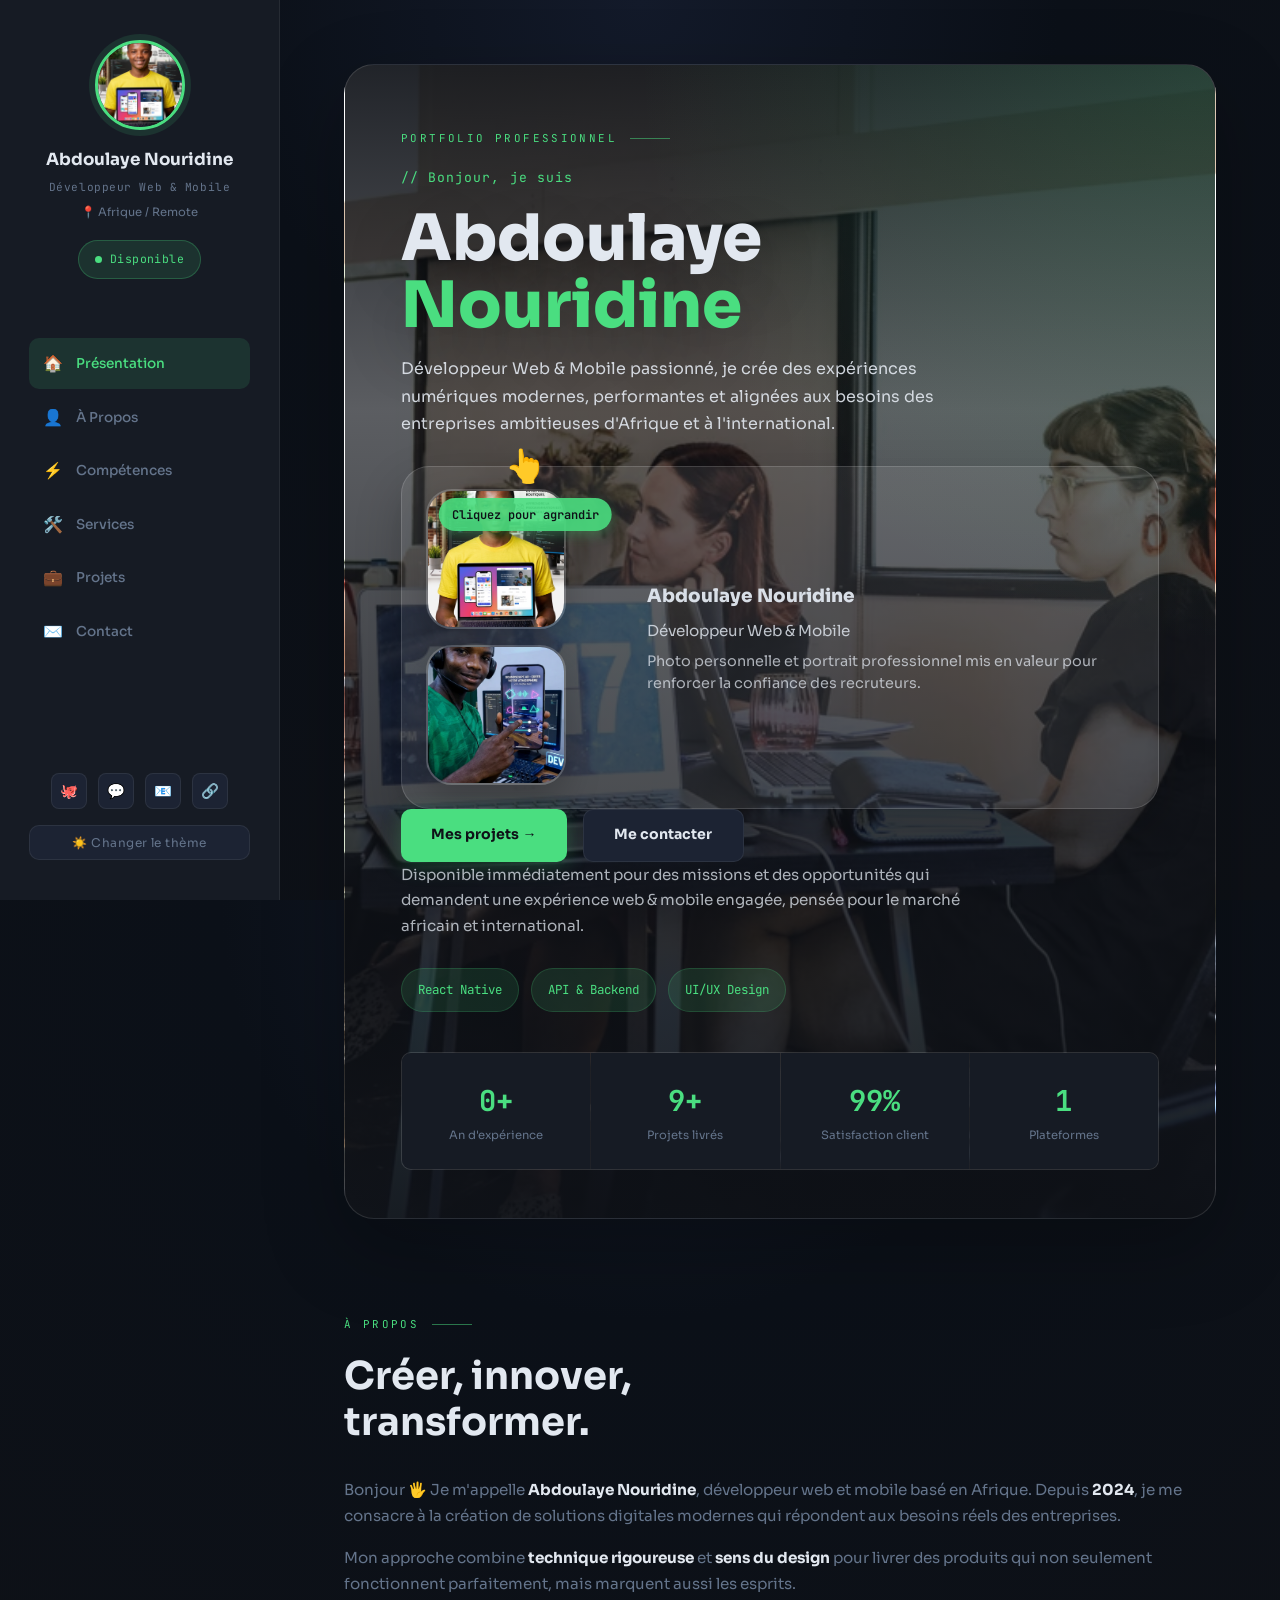
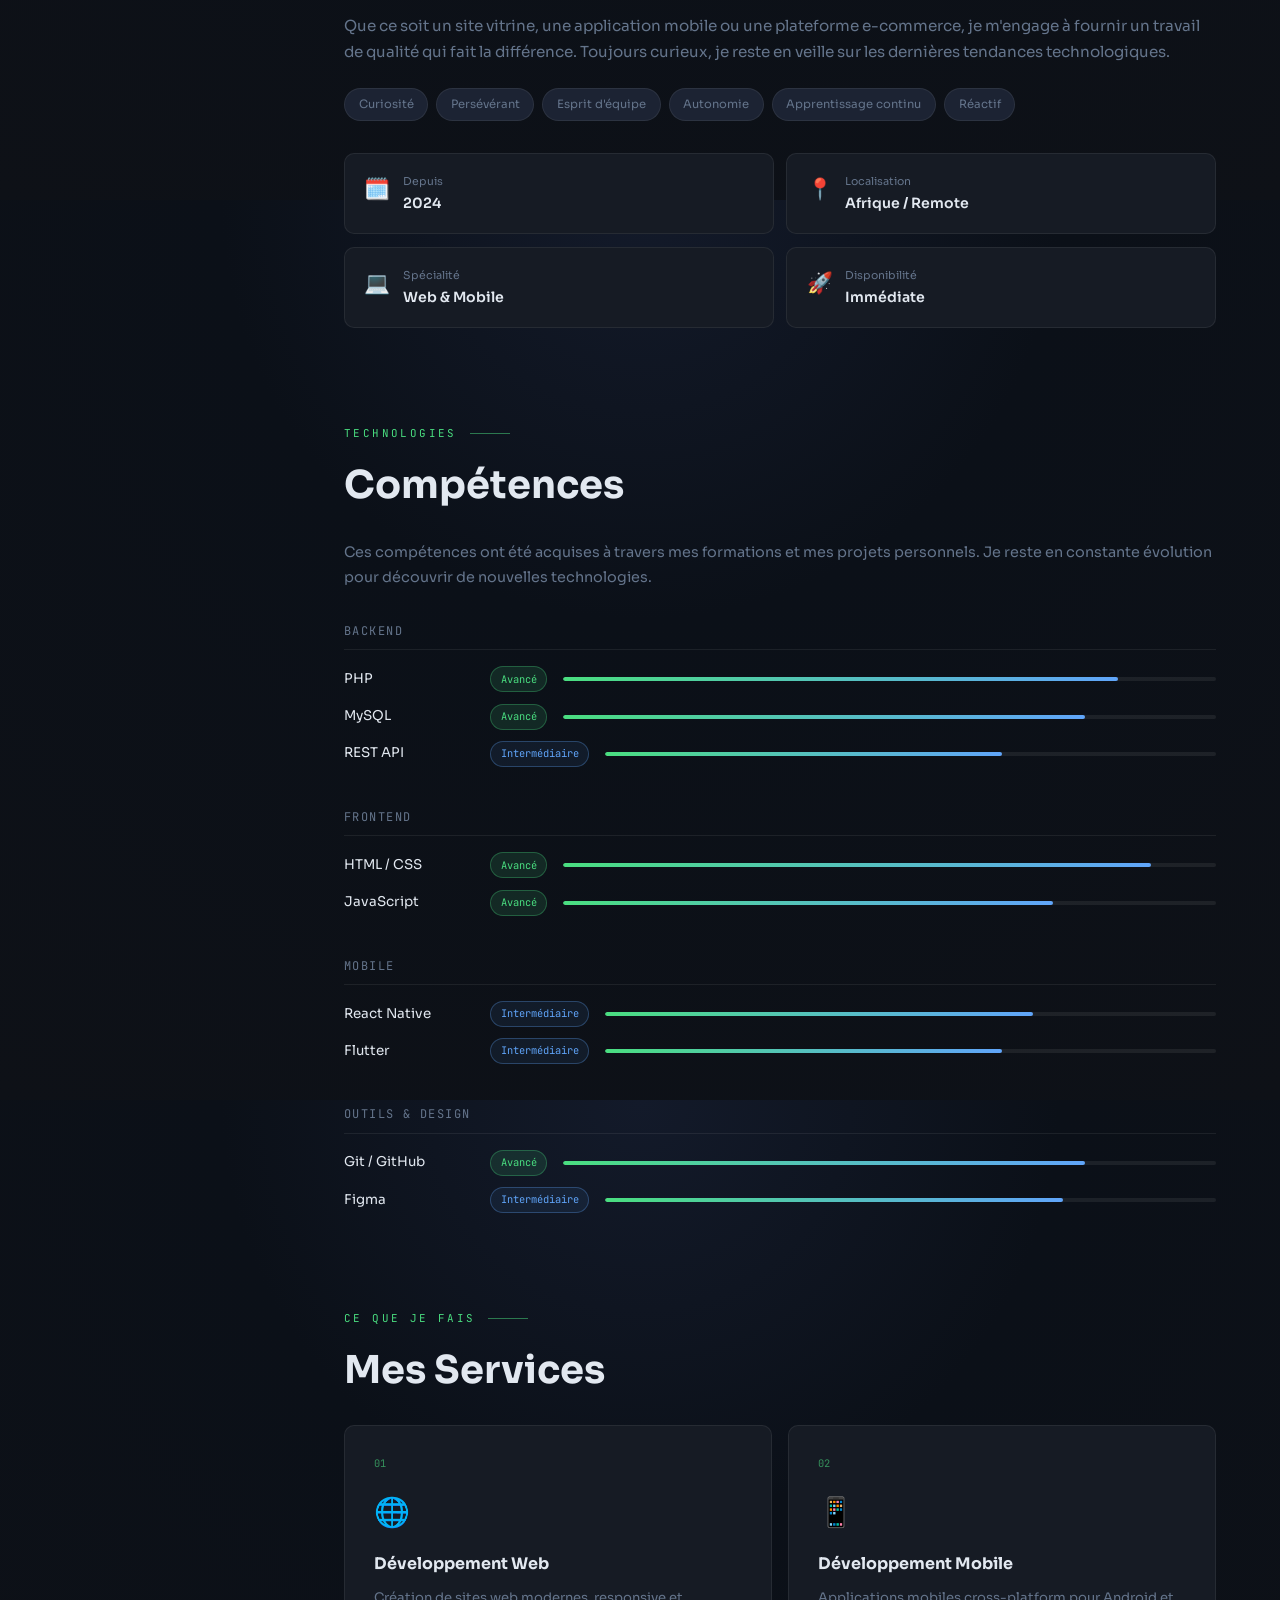
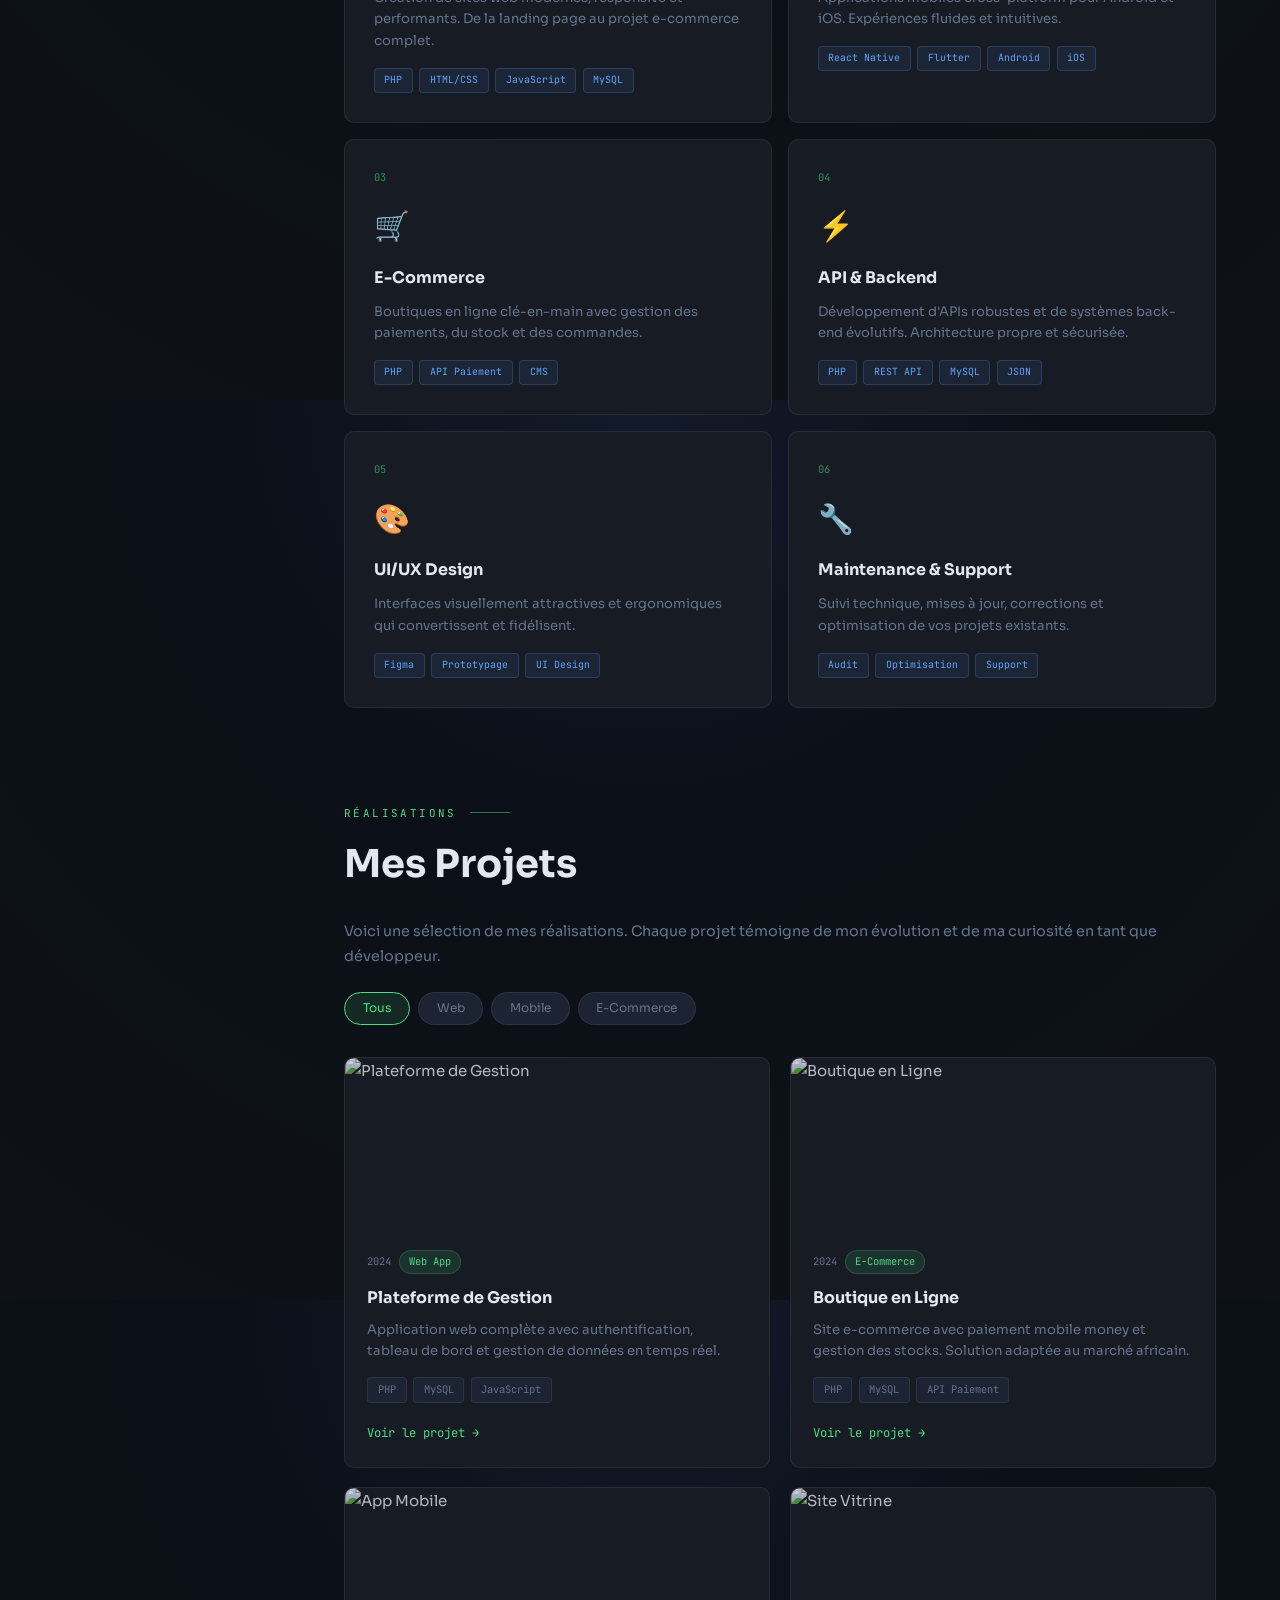
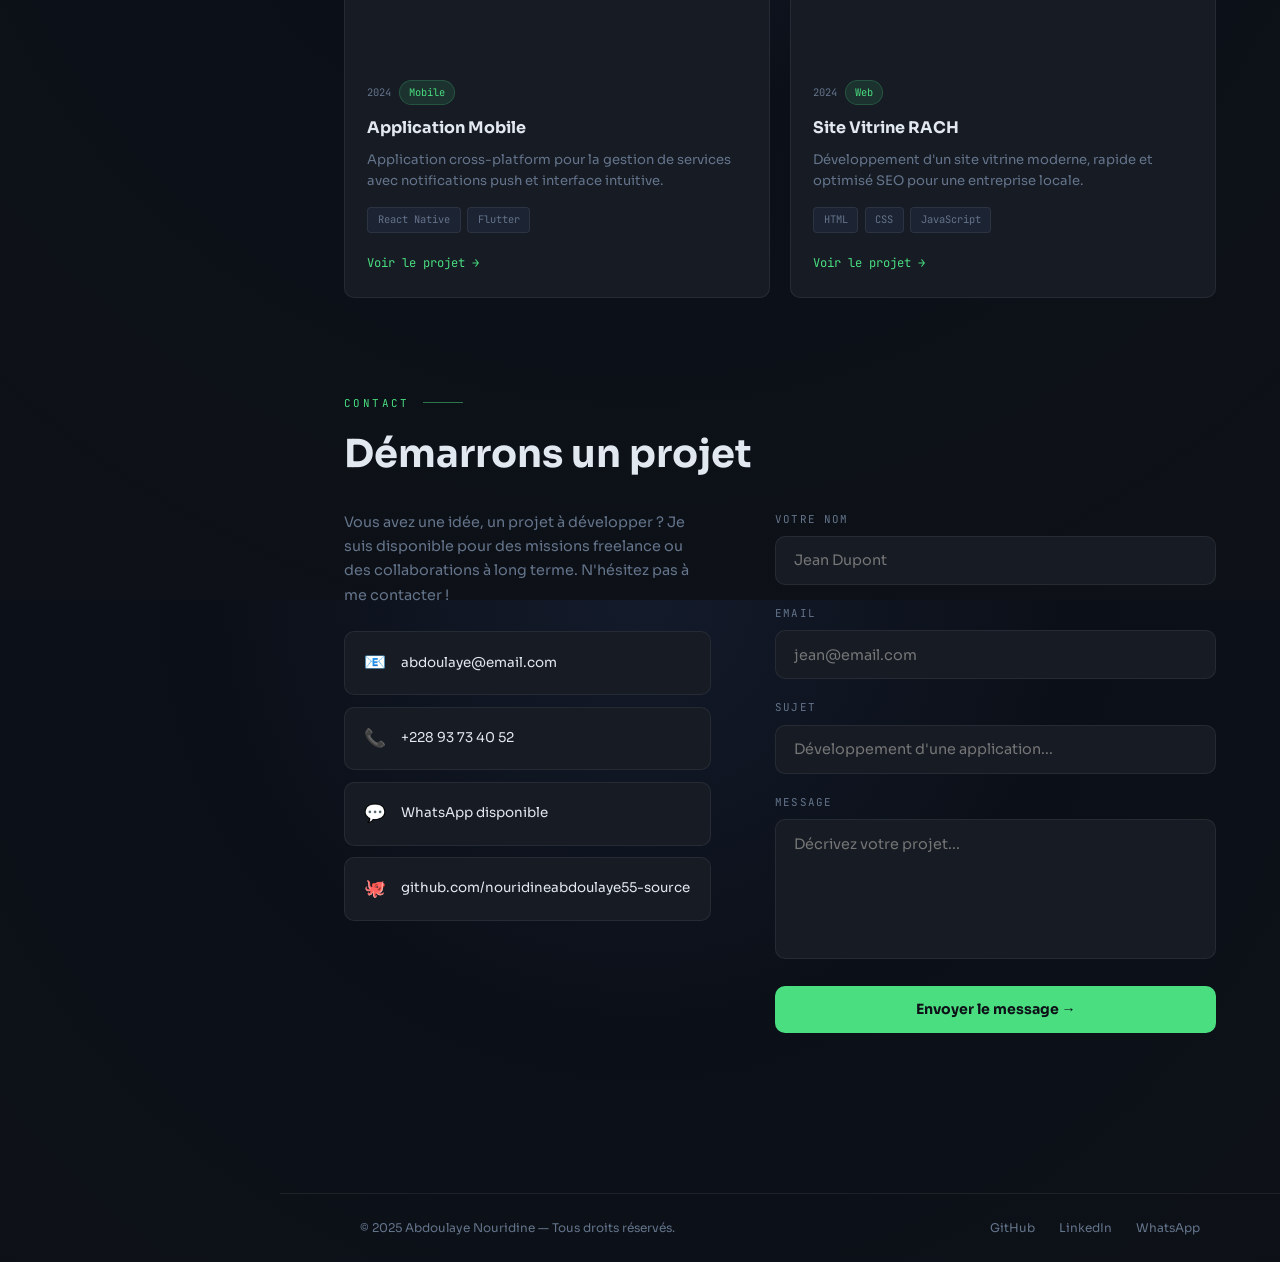
==== commit 1315bc84: "update" ====
--- a/index.html
+++ b/index.html
@@ -521,13 +521,12 @@
     .form-input:focus, .form-textarea:focus { border-color: var(--accent); box-shadow: 0 0 0 3px rgba(74,222,128,0.1); }
     .form-textarea { min-height: 140px; }
     .form-submit {
-      display: inline-flex; align-items: center; gap: 0.5rem;
+      display: flex; align-items: center; justify-content: center; gap: 0.5rem;
       padding: 0.9rem 2.2rem; background: var(--accent); color: #0e1117;
       border: none; border-radius: var(--radius);
       font-family: 'Sora', sans-serif; font-weight: 700; font-size: 0.88rem;
       cursor: pointer; transition: transform 0.2s, box-shadow 0.2s;
       width: 100%;
-      max-width: 100%;
     }
     .form-submit:hover { transform: translateY(-2px); box-shadow: 0 8px 24px rgba(74,222,128,0.35); }
     .form-submit:disabled { opacity: 0.65; cursor: not-allowed; transform: none; }
@@ -587,10 +586,12 @@
       backdrop-filter: blur(2px);
       z-index: 999;
       opacity: 0;
+      pointer-events: none;
       transition: opacity 0.3s;
     }
     .sidebar-overlay.visible {
       opacity: 1;
+      pointer-events: auto;
     }
  
     /* ── REVEAL ── */
@@ -787,7 +788,7 @@
       .form-label { font-size: 0.62rem; margin-bottom: 0.3rem; }
       .form-input, .form-textarea { padding: 0.75rem 0.85rem; font-size: 0.8rem; }
       .form-textarea { min-height: 100px; }
-      .form-submit { padding: 0.8rem 1.2rem; font-size: 0.75rem; justify-content: center; }
+      .form-submit { padding: 0.75rem 1rem; font-size: 0.75rem; justify-content: center; }
       .skills-category { margin-bottom: 1.8rem; }
       .cat-title { font-size: 0.68rem; margin-bottom: 0.8rem; }
       .skill-row { gap: 0.7rem; }
@@ -823,6 +824,7 @@
       .service-card { padding: 1rem; border-radius: 6px; }
       .contact-method { padding: 0.65rem 0.75rem; font-size: 0.7rem; }
       .form-input, .form-textarea { padding: 0.65rem 0.75rem; font-size: 0.75rem; }
+      .form-submit { padding: 0.7rem 0.9rem; }
       footer { font-size: 0.65rem; padding: 0.75rem 0.7rem; }
       .sidebar-avatar { width: 75px; height: 75px; }
     }
@@ -1152,299 +1154,6 @@
     </div>
   </footer>
  
-  <script>
-    // ── THEME ──
-    const themeBtn = document.getElementById('themeBtn');
-    const savedTheme = localStorage.getItem('theme') || 'dark';
-    document.documentElement.setAttribute('data-theme', savedTheme);
-    if (themeBtn) {
-      themeBtn.textContent = savedTheme === 'dark' ? '☀️ Changer le thème' : '🌙 Changer le thème';
-      themeBtn.addEventListener('click', () => {
-        const cur = document.documentElement.getAttribute('data-theme');
-        const newTheme = cur === 'dark' ? 'light' : 'dark';
-        document.documentElement.setAttribute('data-theme', newTheme);
-        localStorage.setItem('theme', newTheme);
-        themeBtn.textContent = newTheme === 'dark' ? '☀️ Changer le thème' : '🌙 Changer le thème';
-      });
-    }
- 
-    // ── HAMBURGER & SIDEBAR MOBILE ──
-    const hamburgerBtn = document.getElementById('hamburgerBtn');
-    const sidebar = document.getElementById('sidebar');
-    const overlay = document.getElementById('sidebarOverlay');
-    const navItems = document.querySelectorAll('.nav-item');
-
-    function isMobile() {
-      return window.innerWidth <= 900;
-    }
-
-    function openSidebar() {
-      if (!sidebar) return;
-      sidebar.classList.add('open');
-      sidebar.setAttribute('aria-hidden', 'false');
-      if (hamburgerBtn) {
-        hamburgerBtn.classList.add('active');
-        hamburgerBtn.setAttribute('aria-expanded', 'true');
-      }
-      if (overlay) overlay.classList.add('visible');
-      document.body.style.overflow = 'hidden'; // empêche le scroll du fond
-      document.body.style.position = 'fixed';
-      document.body.style.width = '100%';
-    }
-
-    function closeSidebar() {
-      if (!sidebar) return;
-      sidebar.classList.remove('open');
-      sidebar.setAttribute('aria-hidden', 'true');
-      if (hamburgerBtn) {
-        hamburgerBtn.classList.remove('active');
-        hamburgerBtn.setAttribute('aria-expanded', 'false');
-      }
-      if (overlay) overlay.classList.remove('visible');
-      document.body.style.overflow = '';
-      document.body.style.position = '';
-      document.body.style.width = '';
-    }
-
-    // Gestion desktop vs mobile au chargement et au resize
-    function handleResize() {
-      if (!isMobile()) {
-        // Desktop : sidebar toujours visible, pas d'overlay
-        if (sidebar) {
-          sidebar.classList.remove('open');
-          sidebar.setAttribute('aria-hidden', 'false');
-        }
-        if (overlay) overlay.classList.remove('visible');
-        document.body.style.overflow = '';
-        document.body.style.position = '';
-        document.body.style.width = '';
-        if (hamburgerBtn) hamburgerBtn.classList.remove('active');
-      } else {
-        // Mobile : garde l'état précédent
-        if (sidebar && !sidebar.classList.contains('open')) {
-          sidebar.setAttribute('aria-hidden', 'true');
-        }
-      }
-    }
- 
-    // Init
-    if (document.readyState === 'loading') {
-      document.addEventListener('DOMContentLoaded', () => {
-        handleResize();
-        window.addEventListener('resize', handleResize);
-      });
-    } else {
-      handleResize();
-      window.addEventListener('resize', handleResize);
-    }
-
-    // Clic hamburger
-    if (hamburgerBtn) {
-      hamburgerBtn.addEventListener('click', (e) => {
-        e.stopPropagation();
-        if (sidebar && sidebar.classList.contains('open')) {
-          closeSidebar();
-        } else {
-          openSidebar();
-        }
-      });
-    }
-
-    // Clic sur l'overlay = fermer
-    if (overlay) {
-      overlay.addEventListener('click', (e) => {
-        e.stopPropagation();
-        closeSidebar();
-      });
-    }
-
-    // Fermer au clic sur un lien nav (mobile)
-    navItems.forEach(a => {
-      a.addEventListener('click', (e) => {
-        if (isMobile() && sidebar && sidebar.classList.contains('open')) {
-          closeSidebar();
-        }
-      });
-    });
-
-    // Fermer avec Escape
-    document.addEventListener('keydown', (e) => {
-      if (e.key === 'Escape' && sidebar && sidebar.classList.contains('open')) {
-        closeSidebar();
-      }
-    });
- 
-    // Fermer au clic en dehors de la sidebar
-    document.addEventListener('click', (e) => {
-      if (isMobile() && sidebar && sidebar.classList.contains('open')) {
-        if (!sidebar.contains(e.target) && !hamburgerBtn.contains(e.target)) {
-          closeSidebar();
-        }
-      }
-    }, { passive: true });
- 
-    // ── NAV ACTIVE (scroll spy) ──
-    const sections = document.querySelectorAll('section[id]');
-    window.addEventListener('scroll', () => {
-      let current = '';
-      sections.forEach(s => { if (window.scrollY >= s.offsetTop - 120) current = s.id; });
-      navItems.forEach(a => {
-        a.classList.toggle('active', a.getAttribute('href') === '#' + current);
-      });
-    }, { passive: true });
- 
-    // ── HERO BACKGROUND SLIDESHOW ──
-    const heroSection = document.getElementById('presentation');
-    const heroBackgrounds = [
-      'images/photo-1623121608391-5ddbfa78428e.webp',
-      'images/photo-1573166364971-d70fb4913897.webp',
-      'images/photo-1565688461878-f329a0226094.webp'
-    ];
-    let heroBgIndex = 0;
-    setInterval(() => {
-      heroBgIndex = (heroBgIndex + 1) % heroBackgrounds.length;
-      heroSection.style.backgroundImage = `linear-gradient(180deg, rgba(14,17,23,0.92) 0%, rgba(14,17,23,0.68) 30%, rgba(14,17,23,0.95) 100%), url('${heroBackgrounds[heroBgIndex]}')`;
-    }, 5000);
- 
-    // ── REVEAL ──
-    const revealObserver = new IntersectionObserver(entries => {
-      entries.forEach(e => {
-        if (e.isIntersecting) { e.target.classList.add('visible'); revealObserver.unobserve(e.target); }
-      });
-    }, { threshold: 0.08 });
-    document.querySelectorAll('.reveal').forEach(el => revealObserver.observe(el));
- 
-    // ── SKILL BARS ──
-    const skillObserver = new IntersectionObserver(entries => {
-      entries.forEach(e => {
-        if (e.isIntersecting) {
-          e.target.querySelectorAll('.skill-row').forEach(r => r.classList.add('animated'));
-          skillObserver.unobserve(e.target);
-        }
-      });
-    }, { threshold: 0.2 });
-    document.querySelectorAll('.skills-category').forEach(el => skillObserver.observe(el));
- 
-    // ── COUNTERS ──
-    function animCount(el, target, suffix) {
-      let s = 0;
-      const dur = 1600;
-      const step = ts => {
-        if (!s) s = ts;
-        const p = Math.min((ts - s) / dur, 1);
-        const ease = 1 - Math.pow(1 - p, 3);
-        el.textContent = Math.floor(ease * target) + suffix;
-        if (p < 1) requestAnimationFrame(step);
-      };
-      requestAnimationFrame(step);
-    }
-    const statsObs = new IntersectionObserver(entries => {
-      entries.forEach(e => {
-        if (e.isIntersecting) {
-          e.target.querySelectorAll('.stat-num').forEach(el => {
-            animCount(el, +el.dataset.target, el.dataset.suffix);
-          });
-          statsObs.unobserve(e.target);
-        }
-      });
-    }, { threshold: 0.3 });
-    const statsRow = document.querySelector('.stats-row');
-    if (statsRow) statsObs.observe(statsRow);
- 
-    // ── PROJECT FILTER ──
-    document.querySelectorAll('.filter-btn').forEach(btn => {
-      btn.addEventListener('click', () => {
-        document.querySelectorAll('.filter-btn').forEach(b => b.classList.remove('active'));
-        btn.classList.add('active');
-        const f = btn.dataset.filter;
-        document.querySelectorAll('.project-card').forEach(c => {
-          c.style.display = (f === 'all' || c.dataset.cat === f) ? '' : 'none';
-        });
-      });
-    });
- 
-    // ── CONTACT FORM ──
-    async function handleSubmit() {
-      const name    = document.getElementById('fieldName').value.trim();
-      const email   = document.getElementById('fieldEmail').value.trim();
-      const subject = document.getElementById('fieldSubject').value.trim();
-      const message = document.getElementById('fieldMessage').value.trim();
-      const status  = document.getElementById('formStatus');
-      const btn     = document.getElementById('submitBtn');
-      if (!name || !email || !subject || !message) {
-        showStatus('Veuillez remplir tous les champs.', 'error');
-        return;
-      }
-      btn.disabled = true;
-      btn.classList.add('loading');
-      btn.querySelector('.btn-text').textContent = 'Envoi en cours…';
-      status.className = 'form-status';
-      status.style.display = 'none';
-      try {
-        const fd = new FormData();
-        fd.append('access_key', '77236ab6-8bb7-4efd-9814-dbe23435fd89');
-        fd.append('name', name);
-        fd.append('email', email);
-        fd.append('subject', subject);
-        fd.append('message', message);
-        const res    = await fetch('https://api.web3forms.com/submit', { method: 'POST', body: fd });
-        const result = await res.json();
-        if (result.success) {
-          showStatus('Message envoyé avec succès ! Merci de m\'avoir contacté.', 'success');
-          document.getElementById('contactForm').reset();
-          btn.querySelector('.btn-text').textContent = 'Envoyé ✓';
-          setTimeout(() => { btn.querySelector('.btn-text').textContent = 'Envoyer le message →'; }, 4000);
-        } else {
-          throw new Error(result.message);
-        }
-      } catch(err) {
-        showStatus('Une erreur est survenue. Veuillez réessayer ou me contacter directement.', 'error');
-        btn.querySelector('.btn-text').textContent = 'Envoyer le message →';
-      } finally {
-        btn.disabled = false;
-        btn.classList.remove('loading');
-      }
-    }
-    function showStatus(msg, type) {
-      const s = document.getElementById('formStatus');
-      s.textContent = msg;
-      s.className = `form-status ${type} visible`;
-    }
- 
-    // ── IMAGE MODAL ──
-    const modal     = document.getElementById('imageModal');
-    const modalImg  = document.getElementById('modalImage');
-    const closeBtn  = document.querySelector('.close-modal');
- 
-    document.querySelectorAll('.hero-profile-images img').forEach(img => {
-      img.addEventListener('click', () => {
-        modal.style.display = 'block';
-        modalImg.src = img.src;
-        modalImg.alt = img.alt;
-      });
-    });
-    closeBtn.addEventListener('click', () => { modal.style.display = 'none'; });
-    modal.addEventListener('click', (e) => { if (e.target === modal) modal.style.display = 'none'; });
-    document.addEventListener('keydown', (e) => {
-      if (e.key === 'Escape') {
-        if (modal.style.display === 'block') modal.style.display = 'none';
-        if (isMobile() && sidebar.classList.contains('open')) closeSidebar();
-      }
-    });
- 
-    // ── BACK TO TOP ──
-    const backToTopBtn = document.getElementById('backToTop');
-    window.addEventListener('scroll', () => {
-      backToTopBtn.classList.toggle('visible', window.scrollY > 300);
-    }, { passive: true });
-    backToTopBtn.addEventListener('click', () => {
-      window.scrollTo({ top: 0, behavior: 'smooth' });
-    });
- 
-    // ── LOADER ──
-    window.addEventListener('load', () => {
-      document.getElementById('loader').classList.add('hidden');
-    });
-  </script>
+  <script src="main.js"></script>
 </body>
 </html>
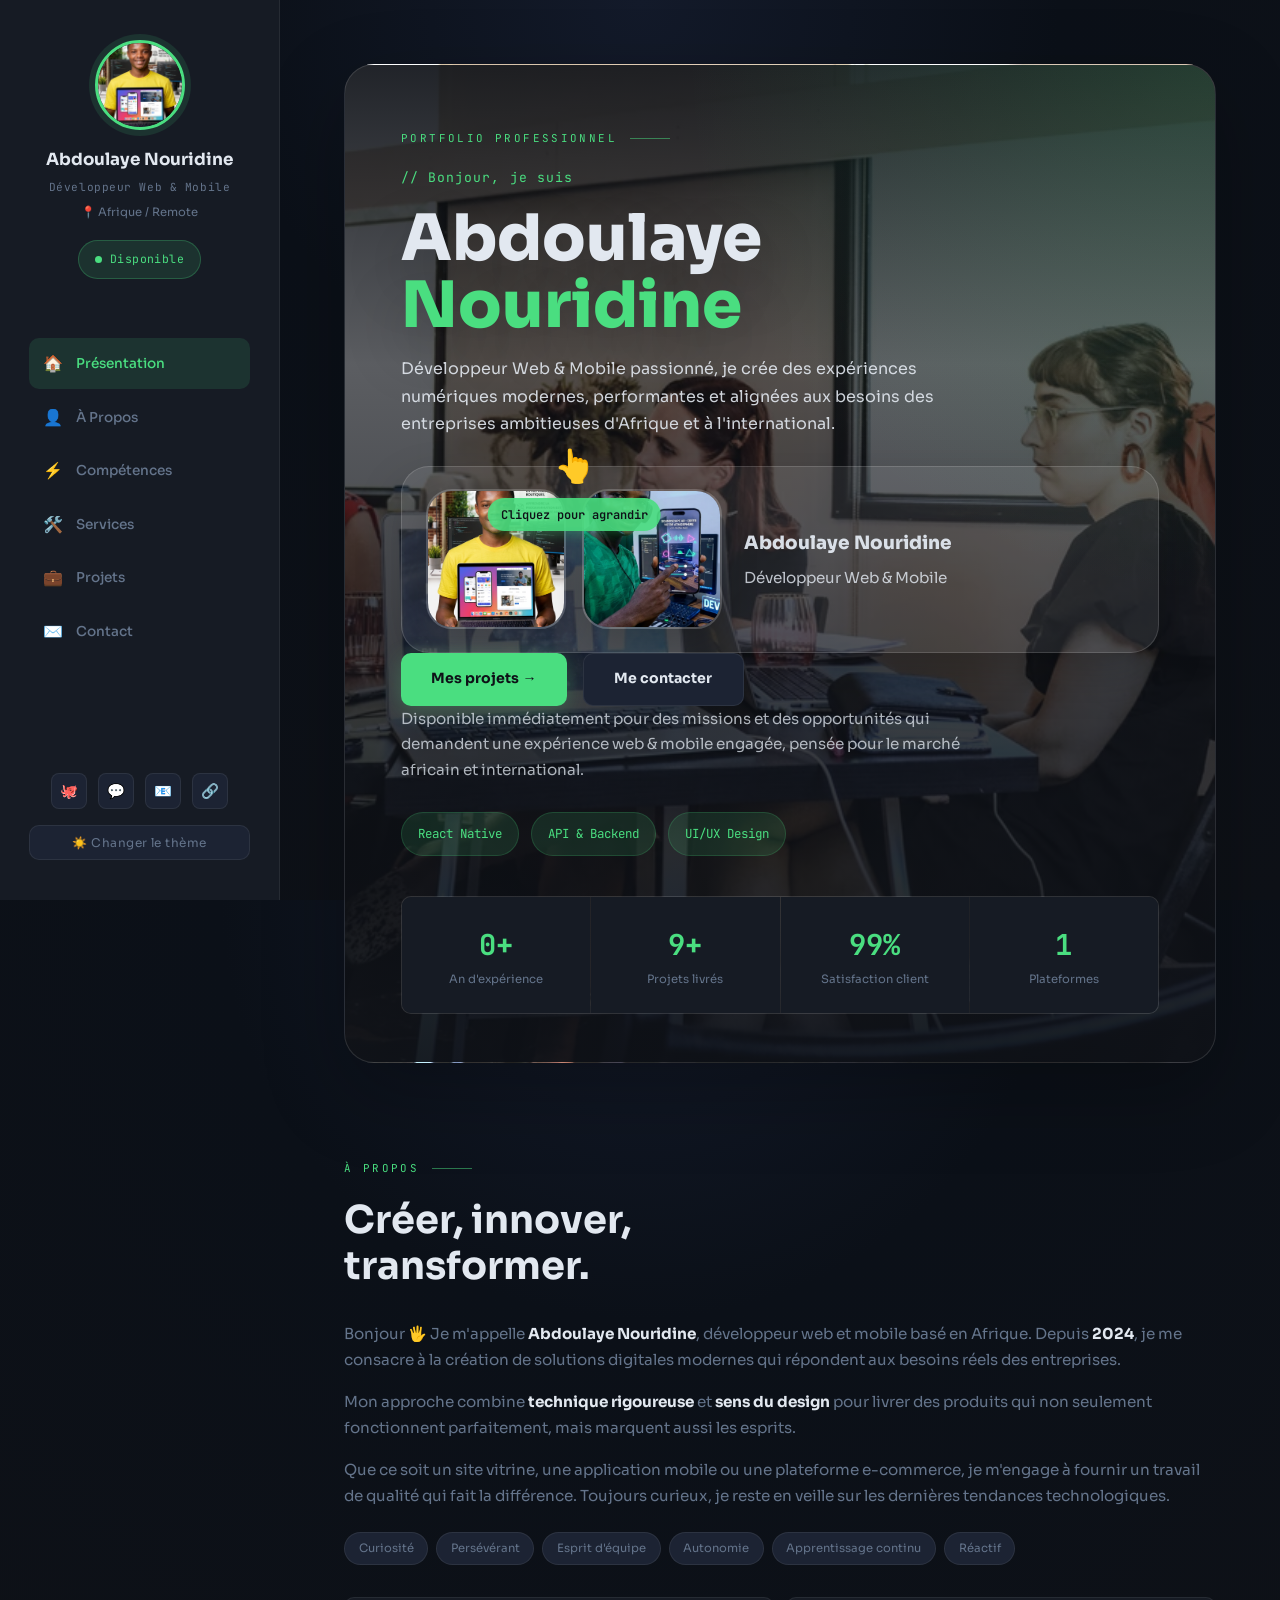
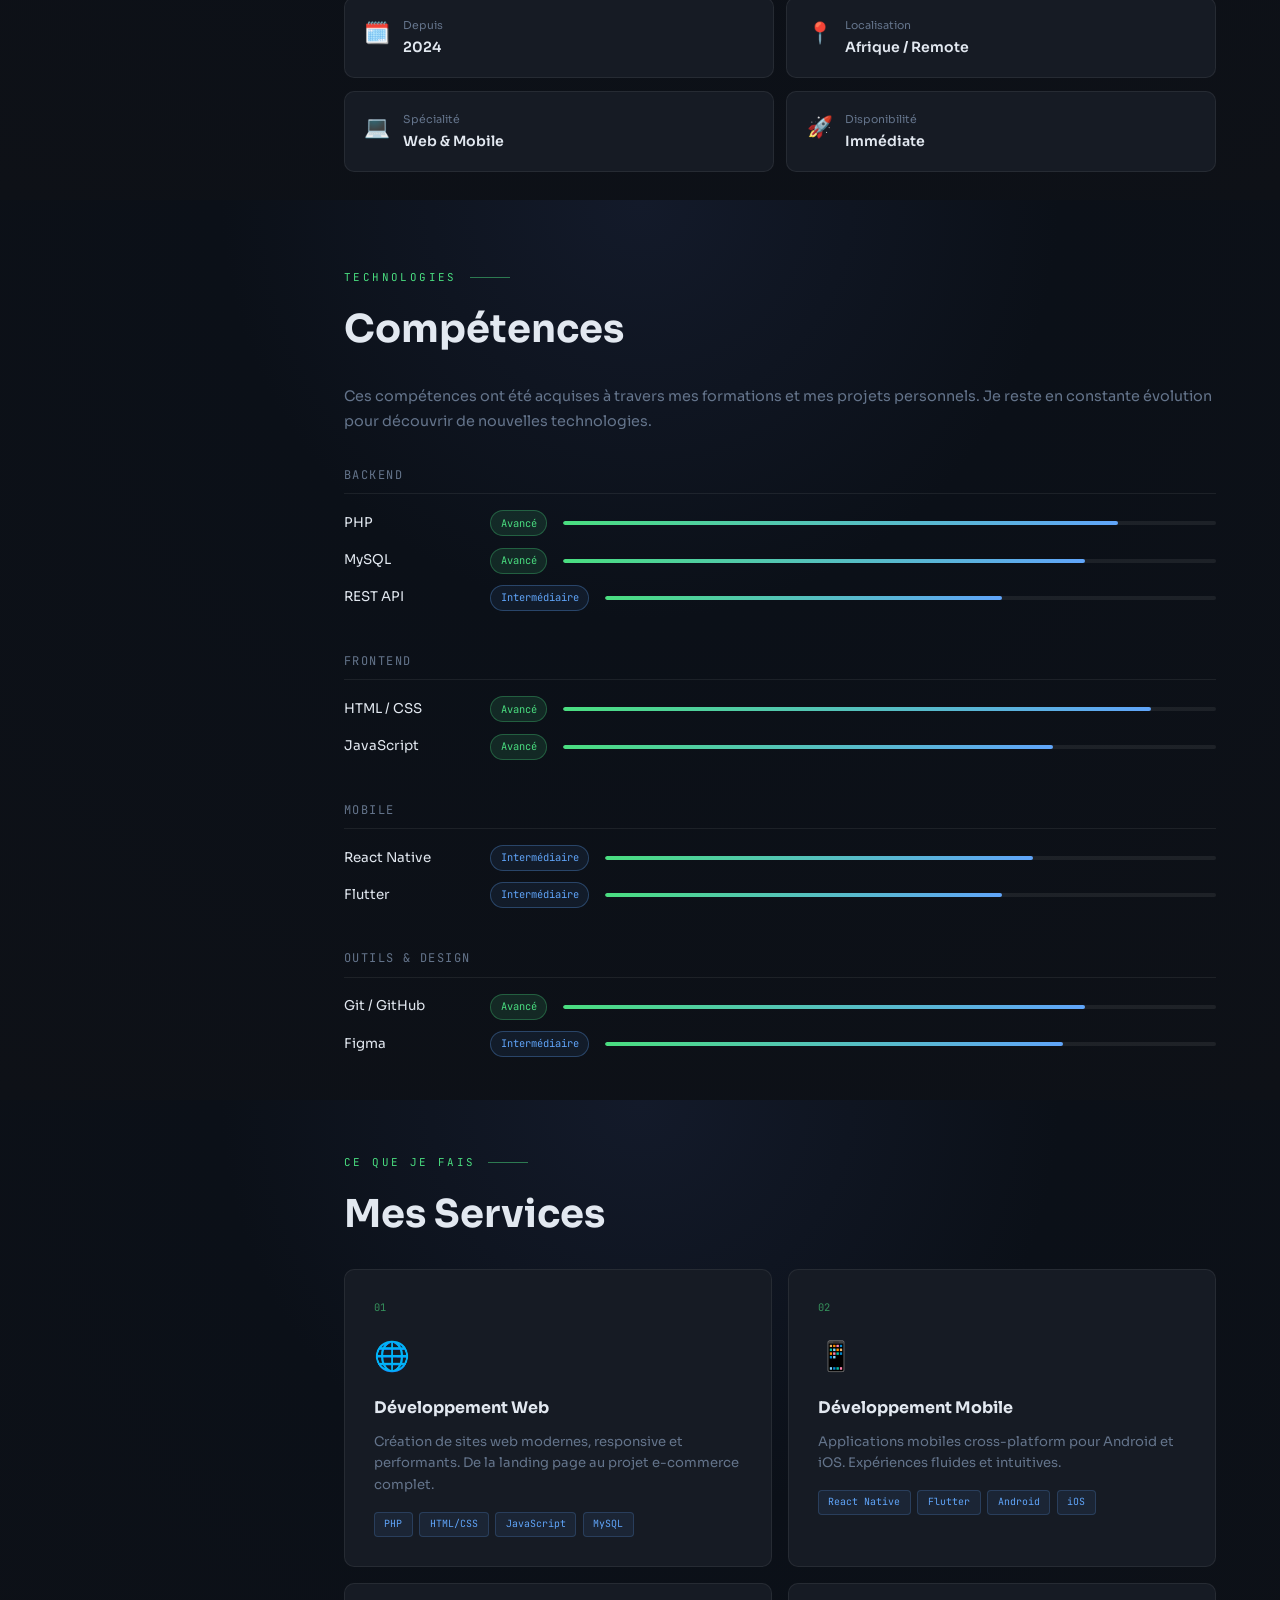
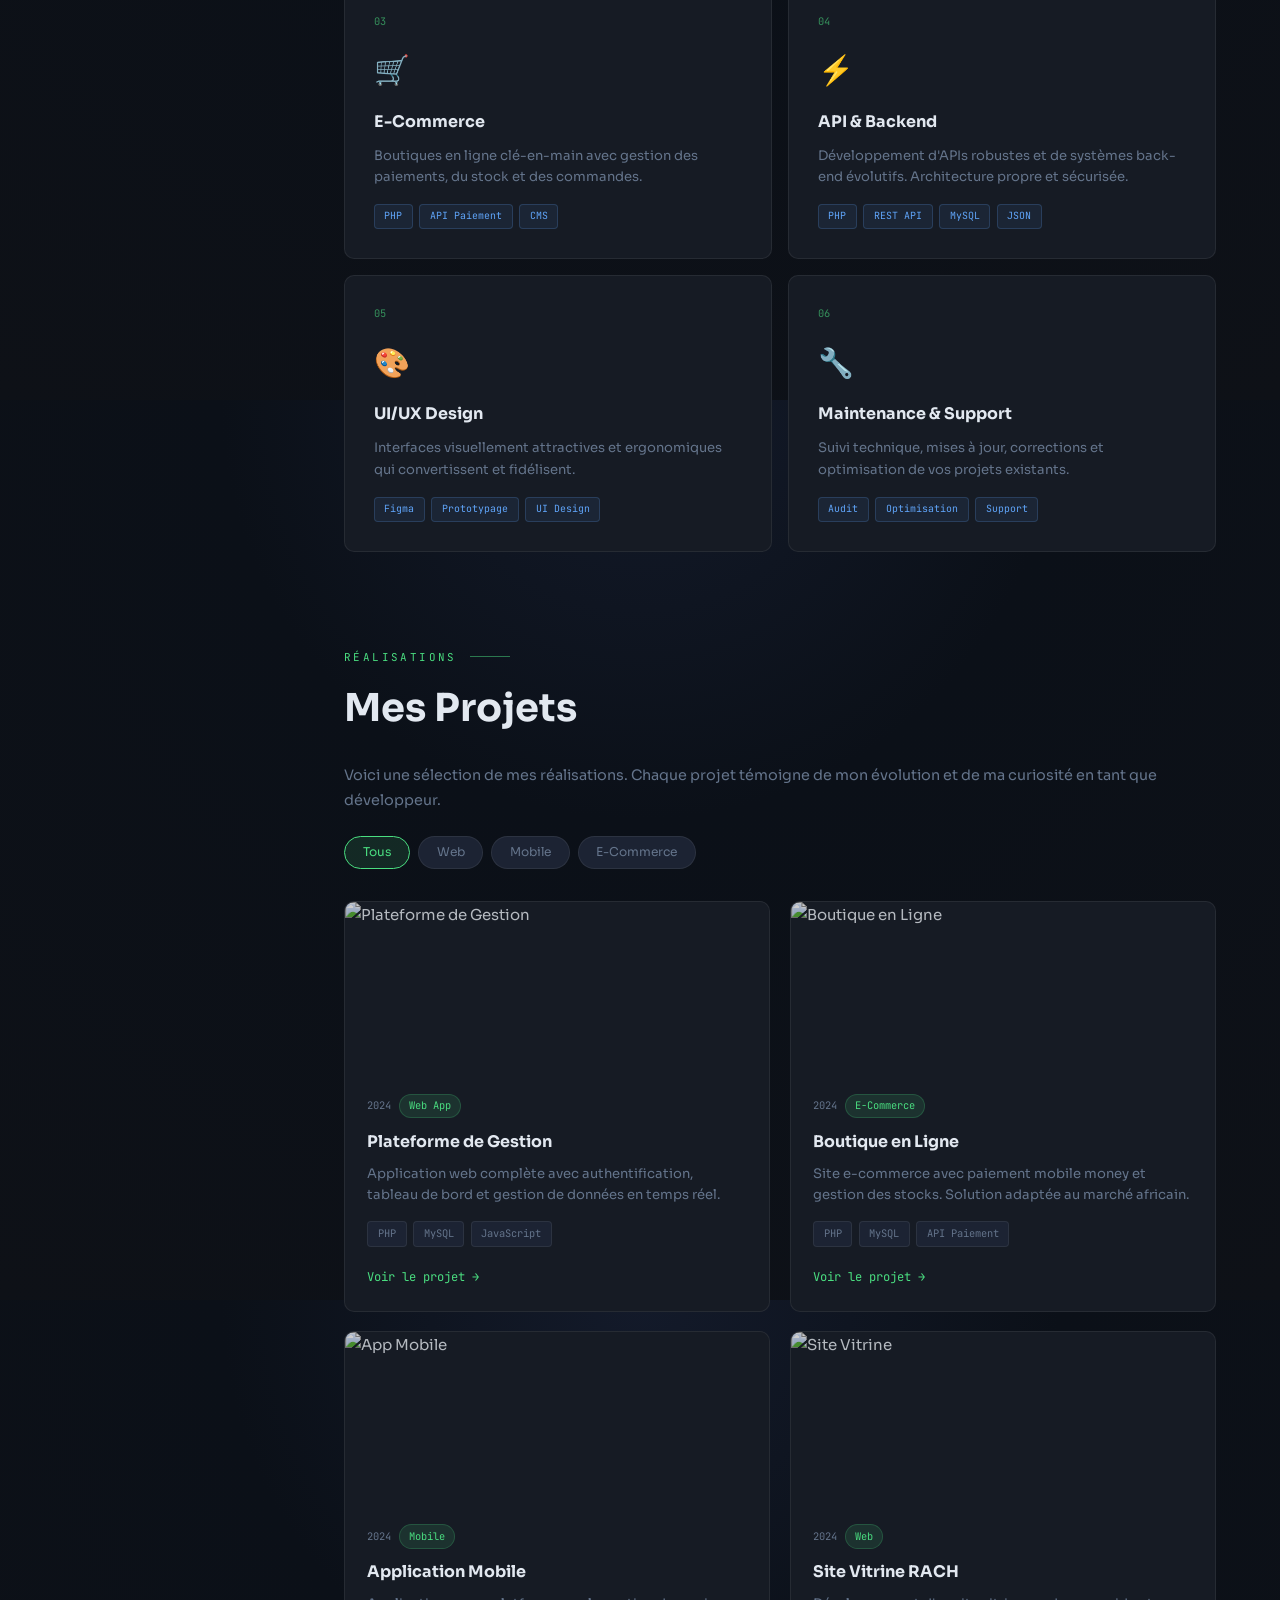
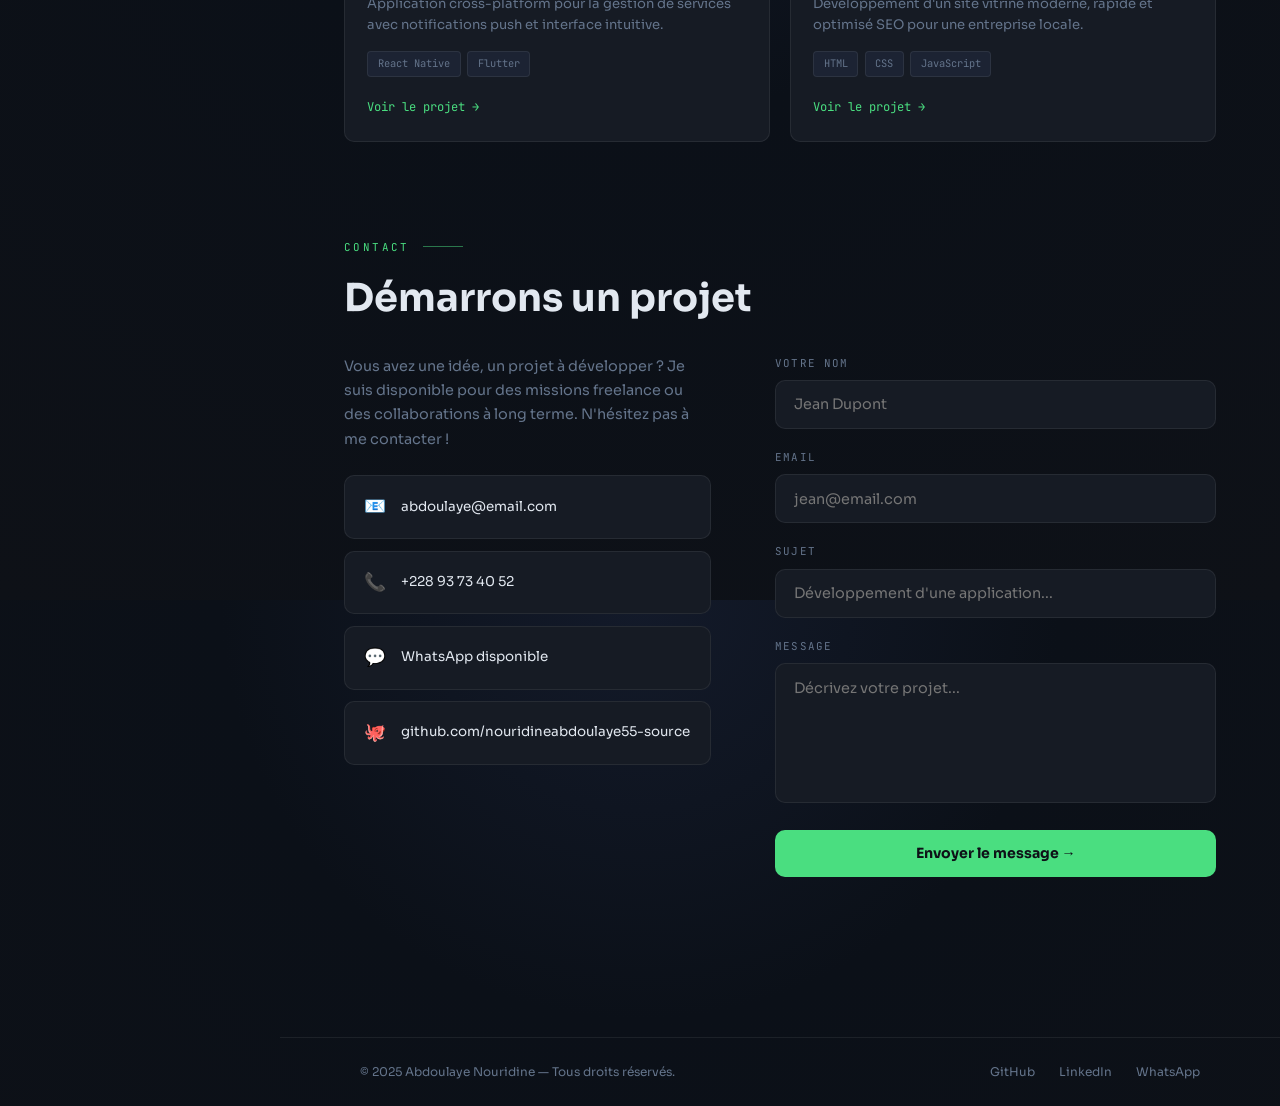
==== commit 2209c056: "Message de mise à jour" ====
--- a/index.html
+++ b/index.html
@@ -7,828 +7,7 @@
   <meta name="keywords" content="développeur web, développeur mobile, React Native, portfolio, Abdoulaye Nouridine" />
   <link rel="icon" href="data:image/svg+xml,<svg xmlns='http://www.w3.org/2000/svg' viewBox='0 0 100 100'><text y='.9em' font-size='90'>👨‍💻</text></svg>">
   <link href="https://fonts.googleapis.com/css2?family=Sora:wght@300;400;500;600;700&family=JetBrains+Mono:wght@400;500;600&display=swap" rel="stylesheet"/>
-  <style>
-    /* ── TOKENS ── */
-    :root {
-      --bg: #0e1117;
-      --surface: #161b24;
-      --card: #1c2333;
-      --border: rgba(255,255,255,0.07);
-      --accent: #4ade80;
-      --accent-dim: rgba(74,222,128,0.12);
-      --accent2: #60a5fa;
-      --text: #e2e8f0;
-      --muted: #64748b;
-      --sidebar-w: 280px;
-      --radius: 10px;
-    }
-    [data-theme="light"] {
-      --bg: #f4f6fa;
-      --surface: #ffffff;
-      --card: #f0f2f7;
-      --border: rgba(0,0,0,0.08);
-      --text: #1a202c;
-      --muted: #64748b;
-      --accent-dim: rgba(74,222,128,0.15);
-    }
- 
-    *, *::before, *::after { box-sizing: border-box; margin: 0; padding: 0; }
-    html { scroll-behavior: smooth; }
-    img { max-width: 100%; height: auto; display: block; }
-    body {
-      background: radial-gradient(circle at top, #131a2a 0%, #0b1018 38%, #0e1117 100%);
-      color: var(--text);
-      font-family: 'Sora', sans-serif;
-      font-size: 15px;
-      line-height: 1.7;
-      overflow-x: hidden;
-    }
- 
-    /* ── LAYOUT ── */
-    .layout { display: flex; min-height: 100vh; }
- 
-    /* ── SIDEBAR ── */
-    .sidebar {
-      width: var(--sidebar-w);
-      height: 100vh;
-      position: fixed; top: 0; left: 0; bottom: 0;
-      background: var(--surface);
-      border-right: 1px solid var(--border);
-      display: flex; flex-direction: column;
-      padding: 2.5rem 1.8rem;
-      z-index: 1000;
-      overflow-y: auto;
-      transition: left 0.35s cubic-bezier(.77,0,.18,1), opacity 0.3s ease, box-shadow 0.35s;
-    }
- 
-    .sidebar-profile { text-align: center; margin-bottom: 2.2rem; }
-    .sidebar-avatar {
-      width: 90px; height: 90px;
-      border-radius: 50%; object-fit: cover;
-      border: 3px solid var(--accent);
-      box-shadow: 0 0 0 6px var(--accent-dim);
-      display: block; margin: 0 auto 1rem;
-    }
-    .sidebar-name {
-      font-size: 1.05rem; font-weight: 700; color: var(--text);
-      margin-bottom: 0.2rem;
-    }
-    .sidebar-role {
-      font-family: 'JetBrains Mono', monospace;
-      font-size: 0.7rem; color: var(--muted);
-      letter-spacing: 0.05em;
-    }
-    .sidebar-location {
-      display: inline-flex; align-items: center; gap: 0.3rem;
-      font-size: 0.72rem; color: var(--muted); margin-top: 0.4rem;
-    }
- 
-    .availability {
-      display: flex; align-items: center; gap: 0.5rem;
-      padding: 0.55rem 1rem; border-radius: 99px;
-      background: var(--accent-dim);
-      border: 1px solid rgba(74,222,128,0.25);
-      font-size: 0.72rem; color: var(--accent);
-      font-family: 'JetBrains Mono', monospace;
-      letter-spacing: 0.04em; margin: 1rem auto;
-      width: fit-content; cursor: default;
-    }
-    .avail-dot {
-      width: 7px; height: 7px; border-radius: 50%;
-      background: var(--accent); flex-shrink: 0;
-      animation: blink 2s infinite;
-    }
-    @keyframes blink { 0%,100%{opacity:1} 50%{opacity:0.3} }
- 
-    .sidebar-nav { margin-top: 0.5rem; }
-    .nav-item {
-      display: flex; align-items: center; gap: 0.8rem;
-      padding: 0.75rem 0.9rem; border-radius: var(--radius);
-      color: var(--muted); text-decoration: none;
-      font-size: 0.85rem; font-weight: 500;
-      transition: background 0.2s, color 0.2s;
-      margin-bottom: 0.15rem;
-    }
-    .nav-item:hover, .nav-item.active {
-      background: var(--accent-dim); color: var(--accent);
-    }
-    .nav-icon { font-size: 1rem; width: 20px; text-align: center; flex-shrink: 0; }
- 
-    .sidebar-socials {
-      margin-top: auto; padding-top: 1.5rem;
-      display: flex; gap: 0.7rem; justify-content: center;
-      flex-wrap: wrap;
-    }
-    .social-link {
-      display: inline-flex; align-items: center; justify-content: center;
-      width: 36px; height: 36px; border-radius: 8px;
-      background: var(--card); border: 1px solid var(--border);
-      color: var(--muted); text-decoration: none; font-size: 0.9rem;
-      transition: border-color 0.2s, color 0.2s, background 0.2s;
-    }
-    .social-link:hover { border-color: var(--accent); color: var(--accent); background: var(--accent-dim); }
- 
-    .theme-btn {
-      margin-top: 1rem; width: 100%;
-      padding: 0.55rem; border-radius: var(--radius);
-      background: var(--card); border: 1px solid var(--border);
-      color: var(--muted); cursor: pointer; font-family: 'Sora', sans-serif;
-      font-size: 0.75rem; letter-spacing: 0.04em;
-      transition: border-color 0.2s, color 0.2s;
-    }
-    .theme-btn:hover { border-color: var(--accent); color: var(--accent); }
- 
-    /* ── MAIN ── */
-    .main {
-      margin-left: var(--sidebar-w);
-      flex: 1; padding: 4rem 4rem;
-      width: calc(100% - var(--sidebar-w));
-      max-width: none;
-    }
- 
-    /* ── SECTIONS ── */
-    .section { margin-bottom: 6rem; }
-    .section-label {
-      display: flex; align-items: center; gap: 0.8rem;
-      font-family: 'JetBrains Mono', monospace;
-      font-size: 0.68rem; color: var(--accent);
-      letter-spacing: 0.22em; text-transform: uppercase;
-      margin-bottom: 1.2rem;
-    }
-    .section-label::after {
-      content: ''; flex: 0 0 40px; height: 1px;
-      background: var(--accent); opacity: 0.5;
-    }
-    .section-title {
-      font-size: clamp(1.8rem, 3vw, 2.6rem);
-      font-weight: 700; line-height: 1.2; margin-bottom: 2rem;
-    }
- 
-    /* ── HERO ── */
-    #presentation {
-      position: relative;
-      padding: 4rem 3.5rem 3rem;
-      border-radius: 30px;
-      background-image:
-        linear-gradient(180deg, rgba(14,17,23,0.92) 0%, rgba(14,17,23,0.68) 30%, rgba(14,17,23,0.95) 100%),
-        url('images/photo-1623121608391-5ddbfa78428e.webp');
-      background-size: cover;
-      background-position: center;
-      background-repeat: no-repeat;
-      transition: background 0.8s ease;
-      border: 1px solid rgba(255,255,255,0.12);
-      box-shadow: 0 28px 80px rgba(0,0,0,0.25);
-      overflow: hidden;
-    }
-    #presentation::before {
-      content: '';
-      position: absolute;
-      inset: 0;
-      background: radial-gradient(circle at top right, rgba(74,222,128,0.16), transparent 40%);
-      pointer-events: none;
-    }
-    .hero-profile-images {
-      display: flex; align-items: center; gap: 0.9rem;
-      flex-wrap: wrap;
-    }
-    .hero-profile-images img {
-      width: 90px; height: 90px;
-      object-fit: cover; border-radius: 22px;
-      border: 2px solid rgba(255,255,255,0.16);
-      box-shadow: 0 18px 35px rgba(0,0,0,0.18);
-    }
-    #presentation > .section-label,
-    #presentation .hero-greeting,
-    #presentation .hero-title,
-    #presentation .hero-desc,
-    #presentation .hero-btns,
-    #presentation .hero-note,
-    #presentation .hero-badges {
-      position: relative;
-      z-index: 1;
-    }
-    #presentation .hero-greeting {
-      font-family: 'JetBrains Mono', monospace;
-      font-size: 0.82rem; color: var(--accent); margin-bottom: 1rem;
-      letter-spacing: 0.08em;
-    }
-    #presentation .hero-title {
-      font-size: clamp(2.4rem, 5vw, 4rem);
-      font-weight: 800; line-height: 1.05; margin-bottom: 1rem;
-      text-shadow: 0 24px 60px rgba(0,0,0,0.28);
-    }
-    #presentation .hero-title span { color: var(--accent); }
-    #presentation .hero-desc {
-      color: rgba(226,232,240,0.9); max-width: 560px; margin-bottom: 1.5rem;
-      font-size: 1rem;
-    }
-    .hero-note {
-      max-width: 560px; margin-bottom: 1.8rem;
-      color: rgba(226,232,240,0.75); font-size: 0.95rem;
-    }
-    .hero-badges {
-      display: flex; flex-wrap: wrap; gap: 0.75rem; margin-top: 0.5rem;
-    }
-    .hero-profile-card {
-      display: flex; align-items: center; gap: 1.4rem;
-      background: rgba(255,255,255,0.08);
-      border: 1px solid rgba(255,255,255,0.14);
-      padding: 1.4rem 1.5rem;
-      border-radius: 28px;
-      margin-top: 1.8rem;
-      box-shadow: 0 20px 48px rgba(0,0,0,0.2);
-    }
-    .hero-profile-images {
-      display: flex; align-items: center; gap: 1rem;
-      flex-wrap: wrap;
-      position: relative;
-    }
-    .hero-profile-images img {
-      width: 140px; height: 140px;
-      object-fit: cover; border-radius: 26px;
-      border: 2px solid rgba(255,255,255,0.18);
-      box-shadow: 0 14px 35px rgba(0,0,0,0.22);
-      flex-shrink: 0;
-      cursor: pointer;
-      transition: transform 0.2s, box-shadow 0.2s;
-    }
-    .hero-profile-images img:hover {
-      transform: scale(1.05);
-      box-shadow: 0 18px 45px rgba(0,0,0,0.3);
-    }
-    .click-arrow {
-      position: absolute;
-      top: -50px;
-      left: 50%;
-      transform: translateX(-50%);
-      display: flex;
-      flex-direction: column;
-      align-items: center;
-      gap: 0.3rem;
-      animation: bounce 2s infinite, fadeIn 1s ease 3s forwards;
-      pointer-events: none;
-      opacity: 0;
-    }
-    .click-arrow span {
-      font-size: 2rem;
-      animation: pulse 1.5s infinite;
-    }
-    .arrow-text {
-      background: rgba(74,222,128,0.9);
-      color: #0e1117;
-      padding: 0.4rem 0.8rem;
-      border-radius: 20px;
-      font-size: 0.75rem;
-      font-weight: 600;
-      font-family: 'JetBrains Mono', monospace;
-      white-space: nowrap;
-      box-shadow: 0 4px 12px rgba(74,222,128,0.3);
-    }
-    @keyframes bounce {
-      0%, 20%, 50%, 80%, 100% { transform: translateX(-50%) translateY(0); }
-      40% { transform: translateX(-50%) translateY(-10px); }
-      60% { transform: translateX(-50%) translateY(-5px); }
-    }
-    @keyframes pulse {
-      0%, 100% { transform: scale(1); }
-      50% { transform: scale(1.1); }
-    }
-    @keyframes fadeIn {
-      from { opacity: 0; transform: translateX(-50%) translateY(-10px); }
-      to { opacity: 1; transform: translateX(-50%) translateY(0); }
-    }
-    .hero-profile-info {
-      display: flex; flex-direction: column; gap: 0.4rem;
-      color: rgba(226,232,240,0.95);
-    }
-    .hero-profile-info .profile-name {
-      font-size: 1.15rem; font-weight: 800;
-    }
-    .hero-profile-info .profile-subtitle {
-      color: rgba(226,232,240,0.82); font-size: 0.95rem;
-    }
-    .hero-profile-info .profile-detail {
-      color: rgba(226,232,240,0.72); font-size: 0.9rem;
-      line-height: 1.55;
-    }
-    .hero-badge {
-      display: inline-flex; align-items: center; gap: 0.45rem;
-      padding: 0.65rem 1rem; border-radius: 999px;
-      background: rgba(74,222,128,0.12); color: var(--accent);
-      border: 1px solid rgba(74,222,128,0.18);
-      font-size: 0.78rem; font-family: 'JetBrains Mono', monospace;
-    }
-    .hero-btns { display: flex; gap: 1rem; flex-wrap: wrap; }
-    .btn {
-      display: inline-flex; align-items: center; gap: 0.5rem;
-      padding: 0.85rem 1.9rem; border-radius: var(--radius);
-      font-family: 'Sora', sans-serif; font-weight: 700;
-      font-size: 0.88rem; cursor: pointer; text-decoration: none;
-      transition: transform 0.18s, box-shadow 0.18s, background 0.18s;
-    }
-    .btn:hover { transform: translateY(-2px); }
-    .btn-solid {
-      background: var(--accent); color: #0e1117;
-      box-shadow: 0 4px 20px rgba(74,222,128,0.25);
-    }
-    .btn-solid:hover { box-shadow: 0 8px 30px rgba(74,222,128,0.4); }
-    .btn-outline {
-      border: 1px solid var(--border); color: var(--text);
-      background: var(--card);
-    }
-    .btn-outline:hover { border-color: var(--accent); color: var(--accent); }
- 
-    /* STATS */
-    .stats-row {
-      display: flex; gap: 1px; background: var(--border);
-      border: 1px solid var(--border); border-radius: var(--radius);
-      overflow: hidden; margin-top: 2.5rem;
-    }
-    .stat {
-      flex: 1; background: var(--surface); padding: 1.5rem 1.2rem;
-      text-align: center;
-    }
-    .stat-num {
-      font-family: 'JetBrains Mono', monospace;
-      font-size: 1.8rem; font-weight: 700; color: var(--accent);
-      display: block;
-    }
-    .stat-lbl { font-size: 0.72rem; color: var(--muted); }
- 
-    /* ── ABOUT ── */
-    .about-text p { color: var(--muted); margin-bottom: 1rem; font-size: 0.95rem; }
-    .about-text strong { color: var(--text); }
-    .tags-row { display: flex; flex-wrap: wrap; gap: 0.5rem; margin-top: 1.5rem; }
-    .tag {
-      padding: 0.35rem 0.85rem; border-radius: 99px;
-      border: 1px solid var(--border); font-size: 0.72rem;
-      color: var(--muted); background: var(--card);
-    }
-    .highlight-cards {
-      display: grid; grid-template-columns: repeat(2, 1fr);
-      gap: 0.8rem; margin-top: 2rem;
-    }
-    .hcard {
-      background: var(--surface); border: 1px solid var(--border);
-      border-radius: var(--radius); padding: 1.1rem 1.2rem;
-      display: flex; align-items: flex-start; gap: 0.8rem;
-      transition: border-color 0.2s;
-    }
-    .hcard:hover { border-color: var(--accent); }
-    .hcard-icon { font-size: 1.3rem; }
-    .hcard-label { font-size: 0.68rem; color: var(--muted); margin-bottom: 0.1rem; }
-    .hcard-val { font-size: 0.88rem; font-weight: 600; color: var(--text); }
- 
-    /* ── SKILLS ── */
-    .skills-category { margin-bottom: 2.5rem; }
-    .cat-title {
-      font-family: 'JetBrains Mono', monospace;
-      font-size: 0.75rem; color: var(--muted);
-      text-transform: uppercase; letter-spacing: 0.12em;
-      margin-bottom: 1rem; padding-bottom: 0.5rem;
-      border-bottom: 1px solid var(--border);
-    }
-    .skills-list { display: flex; flex-direction: column; gap: 0.7rem; }
-    .skill-row {
-      display: flex; align-items: center; gap: 1rem;
-    }
-    .skill-name-col { width: 130px; font-size: 0.84rem; color: var(--text); flex-shrink: 0; }
-    .skill-level {
-      font-family: 'JetBrains Mono', monospace;
-      font-size: 0.65rem; padding: 0.2rem 0.6rem;
-      border-radius: 99px; border: 1px solid;
-      white-space: nowrap; flex-shrink: 0;
-    }
-    .level-avance { color: var(--accent); border-color: rgba(74,222,128,0.3); background: var(--accent-dim); }
-    .level-inter { color: var(--accent2); border-color: rgba(96,165,250,0.3); background: rgba(96,165,250,0.08); }
-    .level-debut { color: #fb923c; border-color: rgba(251,146,60,0.3); background: rgba(251,146,60,0.08); }
-    .skill-bar-wrap { flex: 1; height: 4px; background: var(--border); border-radius: 99px; overflow: hidden; }
-    .skill-bar-inner {
-      height: 100%; border-radius: 99px;
-      background: linear-gradient(90deg, var(--accent), var(--accent2));
-      width: 0; transition: width 1.2s cubic-bezier(.25,.46,.45,.94) 0.2s;
-    }
-    .skill-row.animated .skill-bar-inner { width: var(--w); }
- 
-    /* ── PROJECTS ── */
-    .filter-row {
-      display: flex; gap: 0.5rem; flex-wrap: wrap; margin-bottom: 2rem;
-    }
-    .filter-btn {
-      padding: 0.45rem 1.1rem; border-radius: 99px;
-      border: 1px solid var(--border); background: var(--card);
-      color: var(--muted); font-size: 0.76rem; cursor: pointer;
-      font-family: 'Sora', sans-serif;
-      transition: all 0.2s;
-    }
-    .filter-btn:hover, .filter-btn.active {
-      border-color: var(--accent); color: var(--accent);
-      background: var(--accent-dim);
-    }
-    .projects-grid {
-      display: grid; grid-template-columns: repeat(2, 1fr); gap: 1.2rem;
-    }
-    .project-card {
-      background: var(--surface); border: 1px solid var(--border);
-      border-radius: var(--radius); overflow: hidden;
-      transition: border-color 0.3s, transform 0.3s;
-    }
-    .project-card:hover { border-color: var(--accent); transform: translateY(-4px); }
-    .project-img {
-      width: 100%; height: 170px; object-fit: cover;
-      filter: brightness(0.8); transition: filter 0.4s;
-    }
-    .project-card:hover .project-img { filter: brightness(1); }
-    .project-body { padding: 1.4rem; }
-    .project-meta {
-      display: flex; align-items: center; gap: 0.5rem;
-      margin-bottom: 0.6rem;
-    }
-    .project-year {
-      font-family: 'JetBrains Mono', monospace;
-      font-size: 0.65rem; color: var(--muted);
-    }
-    .project-cat-badge {
-      font-size: 0.65rem; padding: 0.15rem 0.55rem;
-      border-radius: 99px; background: var(--accent-dim);
-      color: var(--accent); border: 1px solid rgba(74,222,128,0.2);
-      font-family: 'JetBrains Mono', monospace;
-    }
-    .project-title { font-size: 1rem; font-weight: 700; margin-bottom: 0.5rem; }
-    .project-desc { color: var(--muted); font-size: 0.82rem; line-height: 1.6; margin-bottom: 1rem; }
-    .project-techs { display: flex; flex-wrap: wrap; gap: 0.4rem; margin-bottom: 1rem; }
-    .tech-badge {
-      font-size: 0.65rem; padding: 0.18rem 0.6rem;
-      border-radius: 4px; background: var(--card);
-      border: 1px solid var(--border); color: var(--muted);
-      font-family: 'JetBrains Mono', monospace;
-    }
-    .project-link {
-      display: inline-flex; align-items: center; gap: 0.4rem;
-      font-size: 0.76rem; color: var(--accent); text-decoration: none;
-      font-family: 'JetBrains Mono', monospace;
-      transition: gap 0.2s;
-    }
-    .project-link:hover { gap: 0.7rem; }
- 
-    /* ── SERVICES ── */
-    .services-grid { display: grid; grid-template-columns: repeat(2, 1fr); gap: 1rem; }
-    .service-card {
-      background: var(--surface); border: 1px solid var(--border);
-      border-radius: var(--radius); padding: 1.8rem;
-      transition: border-color 0.3s, background 0.3s;
-    }
-    .service-card:hover { border-color: var(--accent); background: var(--card); }
-    .service-num {
-      font-family: 'JetBrains Mono', monospace;
-      font-size: 0.65rem; color: var(--accent); margin-bottom: 1rem; opacity: 0.6;
-    }
-    .service-icon { font-size: 1.8rem; margin-bottom: 0.8rem; display: block; }
-    .service-name { font-size: 1rem; font-weight: 700; margin-bottom: 0.6rem; }
-    .service-desc { color: var(--muted); font-size: 0.82rem; line-height: 1.65; margin-bottom: 1rem; }
-    .service-tags { display: flex; flex-wrap: wrap; gap: 0.4rem; }
-    .stag {
-      font-family: 'JetBrains Mono', monospace;
-      font-size: 0.62rem; padding: 0.2rem 0.6rem;
-      border-radius: 4px; color: var(--accent2);
-      background: rgba(96,165,250,0.08); border: 1px solid rgba(96,165,250,0.2);
-    }
- 
-    /* ── CONTACT ── */
-    .contact-grid { display: grid; grid-template-columns: 1fr 1.2fr; gap: 4rem; }
-    .contact-intro { color: var(--muted); font-size: 0.9rem; margin-bottom: 1.5rem; }
-    .contact-methods { display: flex; flex-direction: column; gap: 0.7rem; }
-    .contact-method {
-      display: flex; align-items: center; gap: 0.9rem;
-      padding: 1rem 1.2rem; border-radius: var(--radius);
-      background: var(--surface); border: 1px solid var(--border);
-      text-decoration: none; color: var(--text);
-      transition: border-color 0.2s, background 0.2s, transform 0.2s;
-    }
-    .contact-method:hover { border-color: var(--accent); background: var(--accent-dim); transform: translateX(4px); }
-    .cm-icon { font-size: 1.1rem; color: var(--accent); }
-    .cm-text { font-size: 0.84rem; }
- 
-    .form-group { margin-bottom: 1.2rem; }
-    .form-label { display: block; font-family: 'JetBrains Mono', monospace; font-size: 0.68rem; color: var(--muted); letter-spacing: 0.1em; text-transform: uppercase; margin-bottom: 0.5rem; }
-    .form-input, .form-textarea {
-      width: 100%; background: var(--surface); border: 1px solid var(--border);
-      color: var(--text); padding: 0.9rem 1.1rem;
-      font-family: 'Sora', sans-serif; font-size: 0.9rem;
-      border-radius: var(--radius); outline: none; resize: none;
-      transition: border-color 0.2s, box-shadow 0.2s;
-    }
-    .form-input:focus, .form-textarea:focus { border-color: var(--accent); box-shadow: 0 0 0 3px rgba(74,222,128,0.1); }
-    .form-textarea { min-height: 140px; }
-    .form-submit {
-      display: flex; align-items: center; justify-content: center; gap: 0.5rem;
-      padding: 0.9rem 2.2rem; background: var(--accent); color: #0e1117;
-      border: none; border-radius: var(--radius);
-      font-family: 'Sora', sans-serif; font-weight: 700; font-size: 0.88rem;
-      cursor: pointer; transition: transform 0.2s, box-shadow 0.2s;
-      width: 100%;
-    }
-    .form-submit:hover { transform: translateY(-2px); box-shadow: 0 8px 24px rgba(74,222,128,0.35); }
-    .form-submit:disabled { opacity: 0.65; cursor: not-allowed; transform: none; }
-    .form-status {
-      margin-top: 0.8rem; padding: 0.85rem 1rem; border-radius: var(--radius);
-      font-size: 0.84rem; display: none;
-    }
-    .form-status.visible { display: block; }
-    .form-status.success { background: var(--accent-dim); border: 1px solid rgba(74,222,128,0.3); color: var(--accent); }
-    .form-status.error { background: rgba(248,113,113,0.1); border: 1px solid rgba(248,113,113,0.3); color: #fca5a5; }
-    .spinner { width: 14px; height: 14px; border: 2px solid rgba(0,0,0,0.2); border-top-color: #0e1117; border-radius: 50%; animation: spin 0.7s linear infinite; display: none; }
-    .form-submit.loading .spinner { display: block; }
-    @keyframes spin { to { transform: rotate(360deg); } }
- 
-    /* ── FOOTER ── */
-    footer {
-      margin-left: var(--sidebar-w); padding: 1.5rem 5rem;
-      border-top: 1px solid var(--border);
-      display: flex; align-items: center; justify-content: space-between;
-      font-size: 0.75rem; color: var(--muted);
-    }
- 
-    /* ── HAMBURGER (mobile) ── */
-    .hamburger-btn {
-      display: none;
-      position: fixed; top: 1rem; right: 1rem;
-      z-index: 1100;
-      background: var(--surface);
-      border: 1px solid var(--border);
-      border-radius: 8px;
-      width: 42px; height: 42px;
-      cursor: pointer;
-      flex-direction: column;
-      align-items: center;
-      justify-content: center;
-      gap: 5px;
-      transition: border-color 0.2s, background 0.2s;
-      box-shadow: 0 4px 16px rgba(0,0,0,0.3);
-    }
-    .hamburger-btn:hover { border-color: var(--accent); background: var(--accent-dim); }
-    .hamburger-btn span {
-      display: block; width: 18px; height: 2px;
-      background: var(--text); border-radius: 2px;
-      transition: transform 0.3s, opacity 0.3s;
-    }
-    /* Hamburger → X quand sidebar ouverte */
-    .hamburger-btn.active span:nth-child(1) { transform: translateY(7px) rotate(45deg); }
-    .hamburger-btn.active span:nth-child(2) { opacity: 0; transform: scaleX(0); }
-    .hamburger-btn.active span:nth-child(3) { transform: translateY(-7px) rotate(-45deg); }
- 
-    /* Overlay backdrop mobile */
-    .sidebar-overlay {
-      display: none;
-      position: fixed;
-      inset: 0;
-      background: rgba(0,0,0,0.55);
-      backdrop-filter: blur(2px);
-      z-index: 999;
-      opacity: 0;
-      pointer-events: none;
-      transition: opacity 0.3s;
-    }
-    .sidebar-overlay.visible {
-      opacity: 1;
-      pointer-events: auto;
-    }
- 
-    /* ── REVEAL ── */
-    .reveal { opacity: 0; transform: translateY(24px); transition: opacity 0.6s ease, transform 0.6s ease; }
-    .reveal.visible { opacity: 1; transform: translateY(0); }
-    
-    /* Ensure mobile safety */
-    html, body { width: 100%; height: 100%; }
-    
-    /* ── MODAL ── */
-    .modal {
-      display: none; position: fixed; z-index: 1000;
-      left: 0; top: 0; width: 100%; height: 100%;
-      background-color: rgba(0,0,0,0.85);
-      backdrop-filter: blur(8px);
-      padding: 1rem;
-      overflow-y: auto;
-    }
-    .modal-content {
-      position: relative; margin: auto; padding: 0;
-      width: 90%; max-width: 600px; max-height: 85vh;
-      animation: modalFadeIn 0.3s ease;
-      top: 50%;
-      transform: translateY(-50%);
-    }
-    .modal-content img {
-      width: 100%; height: auto; border-radius: 12px;
-      box-shadow: 0 20px 60px rgba(0,0,0,0.5);
-      max-width: 90vw; max-height: 75vh; object-fit: contain;
-    }
-    .close-modal {
-      position: absolute; top: -40px; right: 0;
-      color: #fff; font-size: 28px; font-weight: bold;
-      cursor: pointer; transition: color 0.2s;
-      background: none; border-radius: 50%; width: 40px; height: 40px;
-      display: flex; align-items: center; justify-content: center;
-      border: none; padding: 0;
-      z-index: 1001;
-    }
-    .close-modal:hover { color: var(--accent); }
-    .back-to-top {
-      position: fixed; bottom: 2rem; right: 2rem;
-      background: var(--accent); color: #0e1117;
-      border: none; border-radius: 50%; width: 50px; height: 50px;
-      cursor: pointer; opacity: 0; visibility: hidden;
-      transition: all 0.3s; z-index: 100;
-      display: flex; align-items: center; justify-content: center;
-      font-size: 1.2rem;
-    }
-    .back-to-top.visible { opacity: 1; visibility: visible; }
-    .loader {
-      position: fixed; inset: 0; background: var(--bg);
-      display: flex; align-items: center; justify-content: center;
-      z-index: 9999; transition: opacity 0.5s, visibility 0.5s;
-    }
-    .loader.hidden { opacity: 0; visibility: hidden; }
-    .loader-spinner {
-      width: 50px; height: 50px; border: 4px solid var(--border);
-      border-top: 4px solid var(--accent); border-radius: 50%;
-      animation: spin 1s linear infinite;
-    }
- 
-    /* ── RESPONSIVE ── */
-    @media (max-width: 1200px) {
-      .main { padding: 3rem 3rem; }
-      .projects-grid { grid-template-columns: repeat(2, 1fr); }
-      .services-grid { grid-template-columns: repeat(2, 1fr); }
-    }
- 
-    /* ========================================
-       MOBILE : sidebar cachée par défaut
-       ======================================== */
-    @media (max-width: 900px) {
-      /* Sidebar : cachée par défaut, glisse depuis la gauche */
-      .sidebar {
-        left: -100%;
-        opacity: 0;
-        pointer-events: none;
-        box-shadow: none;
-        z-index: 2000;
-        width: min(280px, 85vw);
-        transition: left 0.35s cubic-bezier(.77,0,.18,1), opacity 0.3s ease, box-shadow 0.35s;
-        max-height: 100vh;
-        overflow-y: auto;
-        -webkit-overflow-scrolling: touch;
-      }
-      /* Sidebar ouverte via JS (classe .open) */
-      .sidebar.open {
-        left: 0;
-        opacity: 1;
-        pointer-events: auto;
-        box-shadow: 8px 0 48px rgba(0,0,0,0.5);
-      }
- 
-      /* Overlay visible quand sidebar ouverte */
-      .sidebar-overlay { display: block; }
- 
-      /* Main et footer : pas de marge gauche */
-      .main { margin-left: 0; width: 100%; padding: 2.5rem 1.5rem; padding-top: 4.5rem; }
-      footer { margin-left: 0; padding: 1.5rem 1.5rem; }
- 
-      /* Bouton hamburger visible */
-      .hamburger-btn { display: flex; }
- 
-      #presentation { padding: 3rem 1.8rem 2.5rem; border-radius: 22px; }
-      .hero-title { font-size: clamp(2rem, 7vw, 3.5rem); }
-      .hero-profile-card { flex-wrap: wrap; justify-content: space-between; gap: 1rem; }
-      .hero-profile-images img { width: 100px; height: 100px; }
-      .hero-btns { gap: 0.8rem; }
-      .hero-btns .btn { flex: 1; justify-content: center; }
-      .contact-grid { grid-template-columns: 1fr; gap: 2rem; }
-      .contact-methods { gap: 0.6rem; }
-      .contact-method { padding: 0.8rem 1rem; font-size: 0.8rem; }
-      footer { display: flex; flex-direction: column; gap: 1rem; align-items: flex-start; }
-    }
- 
-    @media (max-width: 640px) {
-      .projects-grid { grid-template-columns: 1fr; gap: 0.95rem; }
-      .services-grid { grid-template-columns: 1fr; gap: 0.95rem; }
-      .stats-row { flex-direction: column; gap: 1px; }
-      .highlight-cards { grid-template-columns: 1fr; gap: 0.75rem; }
-      #presentation { padding: 2rem 1.2rem 1.5rem; border-radius: 18px; }
-      .section { margin-bottom: 3.5rem; }
-      .hero-btns { flex-direction: column; gap: 0.75rem; }
-      .hero-profile-card { flex-direction: column; gap: 1.2rem; padding: 1.1rem; }
-      .hero-profile-images { justify-content: center; gap: 0.5rem; }
-      .hero-profile-images img { width: 50%; max-width: 120px; height: auto; margin: 0; border-radius: 18px; }
-      .click-arrow { display: none; }
-      .sidebar-avatar { width: 80px; height: 80px; border: 2.5px solid var(--accent); }
-      .section-label { margin-bottom: 0.9rem; font-size: 0.65rem; }
-      .section-title { font-size: clamp(1.6rem, 5vw, 2.2rem); }
-      .filter-row { gap: 0.4rem; margin-bottom: 1.3rem; flex-wrap: wrap; }
-      .filter-btn { padding: 0.42rem 0.95rem; font-size: 0.72rem; }
-      .project-img { height: 150px; }
-      .project-card { border-radius: 10px; }
-      .service-card { border-radius: 10px; }
-      .hcard { padding: 0.95rem; border-radius: 8px; }
-      .about-text p { font-size: 0.9rem; margin-bottom: 0.9rem; }
-      .tags-row { gap: 0.45rem; margin-top: 1.3rem; }
-    }
- 
-    @media (max-width: 480px) {
-      .main { padding: 1.25rem 0.9rem 2rem; padding-top: 4rem; }
-      footer { padding: 0.9rem; font-size: 0.7rem; }
-      #presentation { padding: 1.3rem 0.9rem 1rem; border-radius: 14px; }
-      .hero-greeting { font-size: 0.75rem; margin-bottom: 0.8rem; }
-      .hero-title { font-size: clamp(1.6rem, 9vw, 2.4rem); margin-bottom: 0.8rem; }
-      .hero-desc { font-size: 0.85rem; margin-bottom: 1.2rem; }
-      .hero-profile-card { padding: 0.75rem; gap: 0.9rem; flex-direction: column; }
-      .hero-profile-images { gap: 0.25rem; }
-      .hero-profile-images img { max-width: 90px; border-radius: 16px; }
-      .hero-profile-info { gap: 0.3rem; }
-      .profile-name { font-size: 1rem; }
-      .profile-subtitle { font-size: 0.85rem; }
-      .profile-detail { font-size: 0.8rem; }
-      .hero-note { font-size: 0.9rem; margin-bottom: 1.2rem; }
-      .hero-btns { gap: 0.65rem; flex-direction: column; }
-      .btn { padding: 0.7rem 1.3rem; font-size: 0.75rem; }
-      .stats-row { gap: 0; }
-      .stat { padding: 0.95rem 0.6rem; border-right: none; }
-      .stat-num { font-size: 1.4rem; }
-      .stat-lbl { font-size: 0.6rem; }
-      .section { margin-bottom: 3rem; }
-      .section-title { font-size: clamp(1.4rem, 4vw, 2rem); margin-bottom: 1.5rem; }
-      .section-label { gap: 0.5rem; font-size: 0.6rem; margin-bottom: 0.8rem; }
-      .section-label::after { width: 25px; }
-      .projects-grid { gap: 0.75rem; }
-      .services-grid { gap: 0.75rem; }
-      .project-card { border-radius: 8px; overflow: hidden; }
-      .project-img { height: 120px; }
-      .project-body { padding: 0.8rem; }
-      .project-meta { gap: 0.4rem; margin-bottom: 0.4rem; }
-      .project-year { font-size: 0.6rem; }
-      .project-cat-badge { font-size: 0.6rem; padding: 0.1rem 0.45rem; }
-      .project-title { font-size: 0.85rem; margin-bottom: 0.35rem; }
-      .project-desc { font-size: 0.7rem; margin-bottom: 0.75rem; }
-      .tech-badge { font-size: 0.6rem; padding: 0.12rem 0.45rem; }
-      .project-link { font-size: 0.7rem; }
-      .service-card { border-radius: 8px; padding: 1.3rem; }
-      .service-num { font-size: 0.6rem; margin-bottom: 0.7rem; }
-      .service-icon { font-size: 1.5rem; margin-bottom: 0.6rem; }
-      .service-name { font-size: 0.9rem; margin-bottom: 0.5rem; }
-      .service-desc { font-size: 0.7rem; margin-bottom: 0.8rem; }
-      .stag { font-size: 0.58rem; padding: 0.15rem 0.5rem; }
-      .contact-grid { gap: 1.5rem; }
-      .contact-intro { font-size: 0.85rem; margin-bottom: 1.2rem; }
-      .contact-method { padding: 0.75rem 0.9rem; gap: 0.75rem; font-size: 0.75rem; }
-      .cm-icon { font-size: 0.95rem; }
-      .hcard { padding: 0.8rem; gap: 0.65rem; border-radius: 6px; }
-      .hcard-icon { font-size: 1.1rem; }
-      .hcard-label { font-size: 0.62rem; }
-      .hcard-val { font-size: 0.8rem; }
-      .form-group { margin-bottom: 0.95rem; }
-      .form-label { font-size: 0.62rem; margin-bottom: 0.3rem; }
-      .form-input, .form-textarea { padding: 0.75rem 0.85rem; font-size: 0.8rem; }
-      .form-textarea { min-height: 100px; }
-      .form-submit { padding: 0.75rem 1rem; font-size: 0.75rem; justify-content: center; }
-      .skills-category { margin-bottom: 1.8rem; }
-      .cat-title { font-size: 0.68rem; margin-bottom: 0.8rem; }
-      .skill-row { gap: 0.7rem; }
-      .skill-name-col { font-size: 0.7rem; width: 80px; }
-      .skill-level { font-size: 0.55rem; padding: 0.15rem 0.5rem; }
-      .skill-bar-wrap { height: 3px; }
-      .sidebar-profile { margin-bottom: 1.5rem; }
-      .sidebar-name { font-size: 0.95rem; }
-      .sidebar-role { font-size: 0.65rem; }
-      .sidebar-location { font-size: 0.65rem; }
-      .sidebar-avatar { width: 80px; height: 80px; }
-      .availability { padding: 0.45rem 0.85rem; font-size: 0.65rem; margin: 0.8rem auto; }
-      .nav-item { padding: 0.65rem 0.8rem; font-size: 0.8rem; margin-bottom: 0.1rem; }
-      .theme-btn { padding: 0.5rem; font-size: 0.7rem; margin-top: 0.8rem; }
-      .social-link { width: 32px; height: 32px; font-size: 0.85rem; }
-      .modal-content { width: 92%; max-width: 500px; }
-      .close-modal { width: 36px; height: 36px; font-size: 24px; }
-    }
- 
-    @media (max-width: 360px) {
-      .main { padding: 1rem 0.7rem; padding-top: 3.5rem; }
-      .hero-title { font-size: clamp(1.4rem, 7vw, 2rem); }
-      .hero-desc { font-size: 0.8rem; }
-      .hero-profile-card { padding: 0.6rem; gap: 0.7rem; }
-      .hero-profile-images img { max-width: 80px; }
-      .section-title { font-size: clamp(1.2rem, 3vw, 1.8rem); }
-      .section-label { font-size: 0.55rem; }
-      .hero-btns { gap: 0.5rem; }
-      .btn { padding: 0.6rem 1rem; font-size: 0.7rem; }
-      .stat-num { font-size: 1.2rem; }
-      .stat-lbl { font-size: 0.55rem; }
-      .project-img { height: 100px; }
-      .service-card { padding: 1rem; border-radius: 6px; }
-      .contact-method { padding: 0.65rem 0.75rem; font-size: 0.7rem; }
-      .form-input, .form-textarea { padding: 0.65rem 0.75rem; font-size: 0.75rem; }
-      .form-submit { padding: 0.7rem 0.9rem; }
-      footer { font-size: 0.65rem; padding: 0.75rem 0.7rem; }
-      .sidebar-avatar { width: 75px; height: 75px; }
-    }
-  </style>
+  <link rel="stylesheet" href="main.css">
 </head>
 <body>
  
@@ -899,7 +78,7 @@
           <div class="hero-profile-info">
             <div class="profile-name">Abdoulaye Nouridine</div>
             <div class="profile-subtitle">Développeur Web & Mobile</div>
-            <div class="profile-detail">Photo personnelle et portrait professionnel mis en valeur pour renforcer la confiance des recruteurs.</div>
+
           </div>
         </div>
         <div class="hero-btns">
--- a/main.css
+++ b/main.css
@@ -0,0 +1,822 @@
+
+    /* ── TOKENS ── */
+    :root {
+      --bg: #0e1117;
+      --surface: #161b24;
+      --card: #1c2333;
+      --border: rgba(255,255,255,0.07);
+      --accent: #4ade80;
+      --accent-dim: rgba(74,222,128,0.12);
+      --accent2: #60a5fa;
+      --text: #e2e8f0;
+      --muted: #64748b;
+      --sidebar-w: 280px;
+      --radius: 10px;
+    }
+    [data-theme="light"] {
+      --bg: #f4f6fa;
+      --surface: #ffffff;
+      --card: #f0f2f7;
+      --border: rgba(0,0,0,0.08);
+      --text: #1a202c;
+      --muted: #64748b;
+      --accent-dim: rgba(74,222,128,0.15);
+    }
+ 
+    *, *::before, *::after { box-sizing: border-box; margin: 0; padding: 0; }
+    html { scroll-behavior: smooth; }
+    img { max-width: 100%; height: auto; display: block; }
+    body {
+      background: radial-gradient(circle at top, #131a2a 0%, #0b1018 38%, #0e1117 100%);
+      color: var(--text);
+      font-family: 'Sora', sans-serif;
+      font-size: 15px;
+      line-height: 1.7;
+      overflow-x: hidden;
+    }
+ 
+    /* ── LAYOUT ── */
+    .layout { display: flex; min-height: 100vh; }
+ 
+    /* ── SIDEBAR ── */
+    .sidebar {
+      width: var(--sidebar-w);
+      height: 100vh;
+      position: fixed; top: 0; left: 0; bottom: 0;
+      background: var(--surface);
+      border-right: 1px solid var(--border);
+      display: flex; flex-direction: column;
+      padding: 2.5rem 1.8rem;
+      z-index: 1000;
+      overflow-y: auto;
+      transition: left 0.35s cubic-bezier(.77,0,.18,1), opacity 0.3s ease, box-shadow 0.35s;
+    }
+ 
+    .sidebar-profile { text-align: center; margin-bottom: 2.2rem; }
+    .sidebar-avatar {
+      width: 90px; height: 90px;
+      border-radius: 50%; object-fit: cover;
+      border: 3px solid var(--accent);
+      box-shadow: 0 0 0 6px var(--accent-dim);
+      display: block; margin: 0 auto 1rem;
+    }
+    .sidebar-name {
+      font-size: 1.05rem; font-weight: 700; color: var(--text);
+      margin-bottom: 0.2rem;
+    }
+    .sidebar-role {
+      font-family: 'JetBrains Mono', monospace;
+      font-size: 0.7rem; color: var(--muted);
+      letter-spacing: 0.05em;
+    }
+    .sidebar-location {
+      display: inline-flex; align-items: center; gap: 0.3rem;
+      font-size: 0.72rem; color: var(--muted); margin-top: 0.4rem;
+    }
+ 
+    .availability {
+      display: flex; align-items: center; gap: 0.5rem;
+      padding: 0.55rem 1rem; border-radius: 99px;
+      background: var(--accent-dim);
+      border: 1px solid rgba(74,222,128,0.25);
+      font-size: 0.72rem; color: var(--accent);
+      font-family: 'JetBrains Mono', monospace;
+      letter-spacing: 0.04em; margin: 1rem auto;
+      width: fit-content; cursor: default;
+    }
+    .avail-dot {
+      width: 7px; height: 7px; border-radius: 50%;
+      background: var(--accent); flex-shrink: 0;
+      animation: blink 2s infinite;
+    }
+    @keyframes blink { 0%,100%{opacity:1} 50%{opacity:0.3} }
+ 
+    .sidebar-nav { margin-top: 0.5rem; }
+    .nav-item {
+      display: flex; align-items: center; gap: 0.8rem;
+      padding: 0.75rem 0.9rem; border-radius: var(--radius);
+      color: var(--muted); text-decoration: none;
+      font-size: 0.85rem; font-weight: 500;
+      transition: background 0.2s, color 0.2s;
+      margin-bottom: 0.15rem;
+    }
+    .nav-item:hover, .nav-item.active {
+      background: var(--accent-dim); color: var(--accent);
+    }
+    .nav-icon { font-size: 1rem; width: 20px; text-align: center; flex-shrink: 0; }
+ 
+    .sidebar-socials {
+      margin-top: auto; padding-top: 1.5rem;
+      display: flex; gap: 0.7rem; justify-content: center;
+      flex-wrap: wrap;
+    }
+    .social-link {
+      display: inline-flex; align-items: center; justify-content: center;
+      width: 36px; height: 36px; border-radius: 8px;
+      background: var(--card); border: 1px solid var(--border);
+      color: var(--muted); text-decoration: none; font-size: 0.9rem;
+      transition: border-color 0.2s, color 0.2s, background 0.2s;
+    }
+    .social-link:hover { border-color: var(--accent); color: var(--accent); background: var(--accent-dim); }
+ 
+    .theme-btn {
+      margin-top: 1rem; width: 100%;
+      padding: 0.55rem; border-radius: var(--radius);
+      background: var(--card); border: 1px solid var(--border);
+      color: var(--muted); cursor: pointer; font-family: 'Sora', sans-serif;
+      font-size: 0.75rem; letter-spacing: 0.04em;
+      transition: border-color 0.2s, color 0.2s;
+    }
+    .theme-btn:hover { border-color: var(--accent); color: var(--accent); }
+ 
+    /* ── MAIN ── */
+    .main {
+      margin-left: var(--sidebar-w);
+      flex: 1; padding: 4rem 4rem;
+      width: calc(100% - var(--sidebar-w));
+      max-width: none;
+    }
+ 
+    /* ── SECTIONS ── */
+    .section { margin-bottom: 6rem; }
+    .section-label {
+      display: flex; align-items: center; gap: 0.8rem;
+      font-family: 'JetBrains Mono', monospace;
+      font-size: 0.68rem; color: var(--accent);
+      letter-spacing: 0.22em; text-transform: uppercase;
+      margin-bottom: 1.2rem;
+    }
+    .section-label::after {
+      content: ''; flex: 0 0 40px; height: 1px;
+      background: var(--accent); opacity: 0.5;
+    }
+    .section-title {
+      font-size: clamp(1.8rem, 3vw, 2.6rem);
+      font-weight: 700; line-height: 1.2; margin-bottom: 2rem;
+    }
+ 
+    /* ── HERO ── */
+    #presentation {
+      position: relative;
+      padding: 4rem 3.5rem 3rem;
+      border-radius: 30px;
+      background-image:
+        linear-gradient(180deg, rgba(14,17,23,0.92) 0%, rgba(14,17,23,0.68) 30%, rgba(14,17,23,0.95) 100%),
+        url('images/photo-1623121608391-5ddbfa78428e.webp');
+      background-size: cover;
+      background-position: center;
+      background-repeat: no-repeat;
+      transition: background 0.8s ease;
+      border: 1px solid rgba(255,255,255,0.12);
+      box-shadow: 0 28px 80px rgba(0,0,0,0.25);
+      overflow: hidden;
+    }
+    #presentation::before {
+      content: '';
+      position: absolute;
+      inset: 0;
+      background: radial-gradient(circle at top right, rgba(74,222,128,0.16), transparent 40%);
+      pointer-events: none;
+    }
+    .hero-profile-images {
+      display: flex; align-items: center; gap: 0.9rem;
+      flex-wrap: wrap;
+    }
+    .hero-profile-images img {
+      width: 90px; height: 90px;
+      object-fit: cover; border-radius: 22px;
+      border: 2px solid rgba(255,255,255,0.16);
+      box-shadow: 0 18px 35px rgba(0,0,0,0.18);
+    }
+    #presentation > .section-label,
+    #presentation .hero-greeting,
+    #presentation .hero-title,
+    #presentation .hero-desc,
+    #presentation .hero-btns,
+    #presentation .hero-note,
+    #presentation .hero-badges {
+      position: relative;
+      z-index: 1;
+    }
+    #presentation .hero-greeting {
+      font-family: 'JetBrains Mono', monospace;
+      font-size: 0.82rem; color: var(--accent); margin-bottom: 1rem;
+      letter-spacing: 0.08em;
+    }
+    #presentation .hero-title {
+      font-size: clamp(2.4rem, 5vw, 4rem);
+      font-weight: 800; line-height: 1.05; margin-bottom: 1rem;
+      text-shadow: 0 24px 60px rgba(0,0,0,0.28);
+    }
+    #presentation .hero-title span { color: var(--accent); }
+    #presentation .hero-desc {
+      color: rgba(226,232,240,0.9); max-width: 560px; margin-bottom: 1.5rem;
+      font-size: 1rem;
+    }
+    .hero-note {
+      max-width: 560px; margin-bottom: 1.8rem;
+      color: rgba(226,232,240,0.75); font-size: 0.95rem;
+    }
+    .hero-badges {
+      display: flex; flex-wrap: wrap; gap: 0.75rem; margin-top: 0.5rem;
+    }
+    .hero-profile-card {
+      display: flex; align-items: center; gap: 1.4rem;
+      background: rgba(255,255,255,0.08);
+      border: 1px solid rgba(255,255,255,0.14);
+      padding: 1.4rem 1.5rem;
+      border-radius: 28px;
+      margin-top: 1.8rem;
+      box-shadow: 0 20px 48px rgba(0,0,0,0.2);
+    }
+    .hero-profile-images {
+      display: flex; align-items: center; gap: 1rem;
+      flex-wrap: wrap;
+      position: relative;
+    }
+    .hero-profile-images img {
+      width: 140px; height: 140px;
+      object-fit: cover; border-radius: 26px;
+      border: 2px solid rgba(255,255,255,0.18);
+      box-shadow: 0 14px 35px rgba(0,0,0,0.22);
+      flex-shrink: 0;
+      cursor: pointer;
+      transition: transform 0.2s, box-shadow 0.2s;
+    }
+    .hero-profile-images img:hover {
+      transform: scale(1.05);
+      box-shadow: 0 18px 45px rgba(0,0,0,0.3);
+    }
+    .click-arrow {
+      position: absolute;
+      top: -50px;
+      left: 50%;
+      transform: translateX(-50%);
+      display: flex;
+      flex-direction: column;
+      align-items: center;
+      gap: 0.3rem;
+      animation: bounce 2s infinite, fadeIn 1s ease 3s forwards;
+      pointer-events: none;
+      opacity: 0;
+    }
+    .click-arrow span {
+      font-size: 2rem;
+      animation: pulse 1.5s infinite;
+    }
+    .arrow-text {
+      background: rgba(74,222,128,0.9);
+      color: #0e1117;
+      padding: 0.4rem 0.8rem;
+      border-radius: 20px;
+      font-size: 0.75rem;
+      font-weight: 600;
+      font-family: 'JetBrains Mono', monospace;
+      white-space: nowrap;
+      box-shadow: 0 4px 12px rgba(74,222,128,0.3);
+    }
+    @keyframes bounce {
+      0%, 20%, 50%, 80%, 100% { transform: translateX(-50%) translateY(0); }
+      40% { transform: translateX(-50%) translateY(-10px); }
+      60% { transform: translateX(-50%) translateY(-5px); }
+    }
+    @keyframes pulse {
+      0%, 100% { transform: scale(1); }
+      50% { transform: scale(1.1); }
+    }
+    @keyframes fadeIn {
+      from { opacity: 0; transform: translateX(-50%) translateY(-10px); }
+      to { opacity: 1; transform: translateX(-50%) translateY(0); }
+    }
+    .hero-profile-info {
+      display: flex; flex-direction: column; gap: 0.4rem;
+      color: rgba(226,232,240,0.95);
+    }
+    .hero-profile-info .profile-name {
+      font-size: 1.15rem; font-weight: 800;
+    }
+    .hero-profile-info .profile-subtitle {
+      color: rgba(226,232,240,0.82); font-size: 0.95rem;
+    }
+    .hero-profile-info .profile-detail {
+      color: rgba(226,232,240,0.72); font-size: 0.9rem;
+      line-height: 1.55;
+    }
+    .hero-badge {
+      display: inline-flex; align-items: center; gap: 0.45rem;
+      padding: 0.65rem 1rem; border-radius: 999px;
+      background: rgba(74,222,128,0.12); color: var(--accent);
+      border: 1px solid rgba(74,222,128,0.18);
+      font-size: 0.78rem; font-family: 'JetBrains Mono', monospace;
+    }
+    .hero-btns { display: flex; gap: 1rem; flex-wrap: wrap; }
+    .btn {
+      display: inline-flex; align-items: center; gap: 0.5rem;
+      padding: 0.85rem 1.9rem; border-radius: var(--radius);
+      font-family: 'Sora', sans-serif; font-weight: 700;
+      font-size: 0.88rem; cursor: pointer; text-decoration: none;
+      transition: transform 0.18s, box-shadow 0.18s, background 0.18s;
+    }
+    .btn:hover { transform: translateY(-2px); }
+    .btn-solid {
+      background: var(--accent); color: #0e1117;
+      box-shadow: 0 4px 20px rgba(74,222,128,0.25);
+    }
+    .btn-solid:hover { box-shadow: 0 8px 30px rgba(74,222,128,0.4); }
+    .btn-outline {
+      border: 1px solid var(--border); color: var(--text);
+      background: var(--card);
+    }
+    .btn-outline:hover { border-color: var(--accent); color: var(--accent); }
+ 
+    /* STATS */
+    .stats-row {
+      display: flex; gap: 1px; background: var(--border);
+      border: 1px solid var(--border); border-radius: var(--radius);
+      overflow: hidden; margin-top: 2.5rem;
+    }
+    .stat {
+      flex: 1; background: var(--surface); padding: 1.5rem 1.2rem;
+      text-align: center;
+    }
+    .stat-num {
+      font-family: 'JetBrains Mono', monospace;
+      font-size: 1.8rem; font-weight: 700; color: var(--accent);
+      display: block;
+    }
+    .stat-lbl { font-size: 0.72rem; color: var(--muted); }
+ 
+    /* ── ABOUT ── */
+    .about-text p { color: var(--muted); margin-bottom: 1rem; font-size: 0.95rem; }
+    .about-text strong { color: var(--text); }
+    .tags-row { display: flex; flex-wrap: wrap; gap: 0.5rem; margin-top: 1.5rem; }
+    .tag {
+      padding: 0.35rem 0.85rem; border-radius: 99px;
+      border: 1px solid var(--border); font-size: 0.72rem;
+      color: var(--muted); background: var(--card);
+    }
+    .highlight-cards {
+      display: grid; grid-template-columns: repeat(2, 1fr);
+      gap: 0.8rem; margin-top: 2rem;
+    }
+    .hcard {
+      background: var(--surface); border: 1px solid var(--border);
+      border-radius: var(--radius); padding: 1.1rem 1.2rem;
+      display: flex; align-items: flex-start; gap: 0.8rem;
+      transition: border-color 0.2s;
+    }
+    .hcard:hover { border-color: var(--accent); }
+    .hcard-icon { font-size: 1.3rem; }
+    .hcard-label { font-size: 0.68rem; color: var(--muted); margin-bottom: 0.1rem; }
+    .hcard-val { font-size: 0.88rem; font-weight: 600; color: var(--text); }
+ 
+    /* ── SKILLS ── */
+    .skills-category { margin-bottom: 2.5rem; }
+    .cat-title {
+      font-family: 'JetBrains Mono', monospace;
+      font-size: 0.75rem; color: var(--muted);
+      text-transform: uppercase; letter-spacing: 0.12em;
+      margin-bottom: 1rem; padding-bottom: 0.5rem;
+      border-bottom: 1px solid var(--border);
+    }
+    .skills-list { display: flex; flex-direction: column; gap: 0.7rem; }
+    .skill-row {
+      display: flex; align-items: center; gap: 1rem;
+    }
+    .skill-name-col { width: 130px; font-size: 0.84rem; color: var(--text); flex-shrink: 0; }
+    .skill-level {
+      font-family: 'JetBrains Mono', monospace;
+      font-size: 0.65rem; padding: 0.2rem 0.6rem;
+      border-radius: 99px; border: 1px solid;
+      white-space: nowrap; flex-shrink: 0;
+    }
+    .level-avance { color: var(--accent); border-color: rgba(74,222,128,0.3); background: var(--accent-dim); }
+    .level-inter { color: var(--accent2); border-color: rgba(96,165,250,0.3); background: rgba(96,165,250,0.08); }
+    .level-debut { color: #fb923c; border-color: rgba(251,146,60,0.3); background: rgba(251,146,60,0.08); }
+    .skill-bar-wrap { flex: 1; height: 4px; background: var(--border); border-radius: 99px; overflow: hidden; }
+    .skill-bar-inner {
+      height: 100%; border-radius: 99px;
+      background: linear-gradient(90deg, var(--accent), var(--accent2));
+      width: 0; transition: width 1.2s cubic-bezier(.25,.46,.45,.94) 0.2s;
+    }
+    .skill-row.animated .skill-bar-inner { width: var(--w); }
+ 
+    /* ── PROJECTS ── */
+    .filter-row {
+      display: flex; gap: 0.5rem; flex-wrap: wrap; margin-bottom: 2rem;
+    }
+    .filter-btn {
+      padding: 0.45rem 1.1rem; border-radius: 99px;
+      border: 1px solid var(--border); background: var(--card);
+      color: var(--muted); font-size: 0.76rem; cursor: pointer;
+      font-family: 'Sora', sans-serif;
+      transition: all 0.2s;
+    }
+    .filter-btn:hover, .filter-btn.active {
+      border-color: var(--accent); color: var(--accent);
+      background: var(--accent-dim);
+    }
+    .projects-grid {
+      display: grid; grid-template-columns: repeat(2, 1fr); gap: 1.2rem;
+    }
+    .project-card {
+      background: var(--surface); border: 1px solid var(--border);
+      border-radius: var(--radius); overflow: hidden;
+      transition: border-color 0.3s, transform 0.3s;
+    }
+    .project-card:hover { border-color: var(--accent); transform: translateY(-4px); }
+    .project-img {
+      width: 100%; height: 170px; object-fit: cover;
+      filter: brightness(0.8); transition: filter 0.4s;
+    }
+    .project-card:hover .project-img { filter: brightness(1); }
+    .project-body { padding: 1.4rem; }
+    .project-meta {
+      display: flex; align-items: center; gap: 0.5rem;
+      margin-bottom: 0.6rem;
+    }
+    .project-year {
+      font-family: 'JetBrains Mono', monospace;
+      font-size: 0.65rem; color: var(--muted);
+    }
+    .project-cat-badge {
+      font-size: 0.65rem; padding: 0.15rem 0.55rem;
+      border-radius: 99px; background: var(--accent-dim);
+      color: var(--accent); border: 1px solid rgba(74,222,128,0.2);
+      font-family: 'JetBrains Mono', monospace;
+    }
+    .project-title { font-size: 1rem; font-weight: 700; margin-bottom: 0.5rem; }
+    .project-desc { color: var(--muted); font-size: 0.82rem; line-height: 1.6; margin-bottom: 1rem; }
+    .project-techs { display: flex; flex-wrap: wrap; gap: 0.4rem; margin-bottom: 1rem; }
+    .tech-badge {
+      font-size: 0.65rem; padding: 0.18rem 0.6rem;
+      border-radius: 4px; background: var(--card);
+      border: 1px solid var(--border); color: var(--muted);
+      font-family: 'JetBrains Mono', monospace;
+    }
+    .project-link {
+      display: inline-flex; align-items: center; gap: 0.4rem;
+      font-size: 0.76rem; color: var(--accent); text-decoration: none;
+      font-family: 'JetBrains Mono', monospace;
+      transition: gap 0.2s;
+    }
+    .project-link:hover { gap: 0.7rem; }
+ 
+    /* ── SERVICES ── */
+    .services-grid { display: grid; grid-template-columns: repeat(2, 1fr); gap: 1rem; }
+    .service-card {
+      background: var(--surface); border: 1px solid var(--border);
+      border-radius: var(--radius); padding: 1.8rem;
+      transition: border-color 0.3s, background 0.3s;
+    }
+    .service-card:hover { border-color: var(--accent); background: var(--card); }
+    .service-num {
+      font-family: 'JetBrains Mono', monospace;
+      font-size: 0.65rem; color: var(--accent); margin-bottom: 1rem; opacity: 0.6;
+    }
+    .service-icon { font-size: 1.8rem; margin-bottom: 0.8rem; display: block; }
+    .service-name { font-size: 1rem; font-weight: 700; margin-bottom: 0.6rem; }
+    .service-desc { color: var(--muted); font-size: 0.82rem; line-height: 1.65; margin-bottom: 1rem; }
+    .service-tags { display: flex; flex-wrap: wrap; gap: 0.4rem; }
+    .stag {
+      font-family: 'JetBrains Mono', monospace;
+      font-size: 0.62rem; padding: 0.2rem 0.6rem;
+      border-radius: 4px; color: var(--accent2);
+      background: rgba(96,165,250,0.08); border: 1px solid rgba(96,165,250,0.2);
+    }
+ 
+    /* ── CONTACT ── */
+    .contact-grid { display: grid; grid-template-columns: 1fr 1.2fr; gap: 4rem; }
+    .contact-intro { color: var(--muted); font-size: 0.9rem; margin-bottom: 1.5rem; }
+    .contact-methods { display: flex; flex-direction: column; gap: 0.7rem; }
+    .contact-method {
+      display: flex; align-items: center; gap: 0.9rem;
+      padding: 1rem 1.2rem; border-radius: var(--radius);
+      background: var(--surface); border: 1px solid var(--border);
+      text-decoration: none; color: var(--text);
+      transition: border-color 0.2s, background 0.2s, transform 0.2s;
+    }
+    .contact-method:hover { border-color: var(--accent); background: var(--accent-dim); transform: translateX(4px); }
+    .cm-icon { font-size: 1.1rem; color: var(--accent); }
+    .cm-text { font-size: 0.84rem; }
+ 
+    .form-group { margin-bottom: 1.2rem; }
+    .form-label { display: block; font-family: 'JetBrains Mono', monospace; font-size: 0.68rem; color: var(--muted); letter-spacing: 0.1em; text-transform: uppercase; margin-bottom: 0.5rem; }
+    .form-input, .form-textarea {
+      width: 100%; background: var(--surface); border: 1px solid var(--border);
+      color: var(--text); padding: 0.9rem 1.1rem;
+      font-family: 'Sora', sans-serif; font-size: 0.9rem;
+      border-radius: var(--radius); outline: none; resize: none;
+      transition: border-color 0.2s, box-shadow 0.2s;
+    }
+    .form-input:focus, .form-textarea:focus { border-color: var(--accent); box-shadow: 0 0 0 3px rgba(74,222,128,0.1); }
+    .form-textarea { min-height: 140px; }
+    .form-submit {
+      display: flex; align-items: center; justify-content: center; gap: 0.5rem;
+      padding: 0.9rem 2.2rem; background: var(--accent); color: #0e1117;
+      border: none; border-radius: var(--radius);
+      font-family: 'Sora', sans-serif; font-weight: 700; font-size: 0.88rem;
+      cursor: pointer; transition: transform 0.2s, box-shadow 0.2s;
+      width: 100%;
+    }
+    .form-submit:hover { transform: translateY(-2px); box-shadow: 0 8px 24px rgba(74,222,128,0.35); }
+    .form-submit:disabled { opacity: 0.65; cursor: not-allowed; transform: none; }
+    .form-status {
+      margin-top: 0.8rem; padding: 0.85rem 1rem; border-radius: var(--radius);
+      font-size: 0.84rem; display: none;
+    }
+    .form-status.visible { display: block; }
+    .form-status.success { background: var(--accent-dim); border: 1px solid rgba(74,222,128,0.3); color: var(--accent); }
+    .form-status.error { background: rgba(248,113,113,0.1); border: 1px solid rgba(248,113,113,0.3); color: #fca5a5; }
+    .spinner { width: 14px; height: 14px; border: 2px solid rgba(0,0,0,0.2); border-top-color: #0e1117; border-radius: 50%; animation: spin 0.7s linear infinite; display: none; }
+    .form-submit.loading .spinner { display: block; }
+    @keyframes spin { to { transform: rotate(360deg); } }
+ 
+    /* ── FOOTER ── */
+    footer {
+      margin-left: var(--sidebar-w); padding: 1.5rem 5rem;
+      border-top: 1px solid var(--border);
+      display: flex; align-items: center; justify-content: space-between;
+      font-size: 0.75rem; color: var(--muted);
+    }
+ 
+    /* ── HAMBURGER (mobile) ── */
+    .hamburger-btn {
+      display: none;
+      position: fixed; top: 1rem; right: 1rem;
+      z-index: 1100;
+      background: var(--surface);
+      border: 1px solid var(--border);
+      border-radius: 8px;
+      width: 42px; height: 42px;
+      cursor: pointer;
+      flex-direction: column;
+      align-items: center;
+      justify-content: center;
+      gap: 5px;
+      transition: border-color 0.2s, background 0.2s;
+      box-shadow: 0 4px 16px rgba(0,0,0,0.3);
+    }
+    .hamburger-btn:hover { border-color: var(--accent); background: var(--accent-dim); }
+    .hamburger-btn span {
+      display: block; width: 18px; height: 2px;
+      background: var(--text); border-radius: 2px;
+      transition: transform 0.3s, opacity 0.3s;
+    }
+    /* Hamburger → X quand sidebar ouverte */
+    .hamburger-btn.active span:nth-child(1) { transform: translateY(7px) rotate(45deg); }
+    .hamburger-btn.active span:nth-child(2) { opacity: 0; transform: scaleX(0); }
+    .hamburger-btn.active span:nth-child(3) { transform: translateY(-7px) rotate(-45deg); }
+ 
+    /* Overlay backdrop mobile */
+    .sidebar-overlay {
+      display: none;
+      position: fixed;
+      inset: 0;
+      background: rgba(0,0,0,0.55);
+      backdrop-filter: blur(2px);
+      z-index: 999;
+      opacity: 0;
+      pointer-events: none;
+      transition: opacity 0.3s;
+    }
+    .sidebar-overlay.visible {
+      opacity: 1;
+      pointer-events: auto;
+    }
+ 
+    /* ── REVEAL ── */
+    .reveal { opacity: 0; transform: translateY(24px); transition: opacity 0.6s ease, transform 0.6s ease; }
+    .reveal.visible { opacity: 1; transform: translateY(0); }
+    
+    /* Ensure mobile safety */
+    html, body { width: 100%; height: 100%; }
+    
+    /* ── MODAL ── */
+    .modal {
+      display: none; position: fixed; z-index: 1000;
+      left: 0; top: 0; width: 100%; height: 100%;
+      background-color: rgba(0,0,0,0.85);
+      backdrop-filter: blur(8px);
+      padding: 1rem;
+      overflow-y: auto;
+    }
+    .modal-content {
+      position: relative; margin: auto; padding: 0;
+      width: 90%; max-width: 600px; max-height: 85vh;
+      animation: modalFadeIn 0.3s ease;
+      top: 50%;
+      transform: translateY(-50%);
+    }
+    .modal-content img {
+      width: 100%; height: auto; border-radius: 12px;
+      box-shadow: 0 20px 60px rgba(0,0,0,0.5);
+      max-width: 90vw; max-height: 75vh; object-fit: contain;
+    }
+    .close-modal {
+      position: absolute; top: -40px; right: 0;
+      color: #fff; font-size: 28px; font-weight: bold;
+      cursor: pointer; transition: color 0.2s;
+      background: none; border-radius: 50%; width: 40px; height: 40px;
+      display: flex; align-items: center; justify-content: center;
+      border: none; padding: 0;
+      z-index: 1001;
+    }
+    .close-modal:hover { color: var(--accent); }
+    .back-to-top {
+      position: fixed; bottom: 2rem; right: 2rem;
+      background: var(--accent); color: #0e1117;
+      border: none; border-radius: 50%; width: 50px; height: 50px;
+      cursor: pointer; opacity: 0; visibility: hidden;
+      transition: all 0.3s; z-index: 100;
+      display: flex; align-items: center; justify-content: center;
+      font-size: 1.2rem;
+    }
+    .back-to-top.visible { opacity: 1; visibility: visible; }
+    .loader {
+      position: fixed; inset: 0; background: var(--bg);
+      display: flex; align-items: center; justify-content: center;
+      z-index: 9999; transition: opacity 0.5s, visibility 0.5s;
+    }
+    .loader.hidden { opacity: 0; visibility: hidden; }
+    .loader-spinner {
+      width: 50px; height: 50px; border: 4px solid var(--border);
+      border-top: 4px solid var(--accent); border-radius: 50%;
+      animation: spin 1s linear infinite;
+    }
+ 
+    /* ── RESPONSIVE ── */
+    @media (max-width: 1200px) {
+      .main { padding: 3rem 3rem; }
+      .projects-grid { grid-template-columns: repeat(2, 1fr); }
+      .services-grid { grid-template-columns: repeat(2, 1fr); }
+    }
+ 
+    /* ========================================
+       MOBILE : sidebar cachée par défaut
+       ======================================== */
+    @media (max-width: 900px) {
+      /* Sidebar : cachée par défaut, glisse depuis la gauche */
+      .sidebar {
+        left: -100%;
+        opacity: 0;
+        pointer-events: none;
+        box-shadow: none;
+        z-index: 2000;
+        width: min(280px, 85vw);
+        transition: left 0.35s cubic-bezier(.77,0,.18,1), opacity 0.3s ease, box-shadow 0.35s;
+        max-height: 100vh;
+        overflow-y: auto;
+        -webkit-overflow-scrolling: touch;
+      }
+      /* Sidebar ouverte via JS (classe .open) */
+      .sidebar.open {
+        left: 0;
+        opacity: 1;
+        pointer-events: auto;
+        box-shadow: 8px 0 48px rgba(0,0,0,0.5);
+      }
+ 
+      /* Overlay visible quand sidebar ouverte */
+      .sidebar-overlay { display: block; }
+ 
+      /* Main et footer : pas de marge gauche */
+      .main { margin-left: 0; width: 100%; padding: 2.5rem 1.5rem; padding-top: 4.5rem; }
+      footer { margin-left: 0; padding: 1.5rem 1.5rem; }
+ 
+      /* Bouton hamburger visible */
+      .hamburger-btn { display: flex; }
+ 
+      #presentation { padding: 3rem 1.8rem 2.5rem; border-radius: 22px; }
+      .hero-title { font-size: clamp(2rem, 7vw, 3.5rem); }
+      .hero-profile-card { flex-wrap: wrap; justify-content: space-between; gap: 1rem; }
+      .hero-profile-images img { width: 100px; height: 100px; }
+      .hero-btns { gap: 0.8rem; }
+      .hero-btns .btn { flex: 1; justify-content: center; }
+      .contact-grid { grid-template-columns: 1fr; gap: 2rem; }
+      .contact-methods { gap: 0.6rem; }
+      .contact-method { padding: 0.8rem 1rem; font-size: 0.8rem; }
+      footer { display: flex; flex-direction: column; gap: 1rem; align-items: flex-start; }
+    }
+ 
+    @media (max-width: 640px) {
+      .projects-grid { grid-template-columns: 1fr; gap: 0.95rem; }
+      .services-grid { grid-template-columns: 1fr; gap: 0.95rem; }
+      .stats-row { flex-direction: column; gap: 1px; }
+      .highlight-cards { grid-template-columns: 1fr; gap: 0.75rem; }
+      #presentation { padding: 2rem 1.2rem 1.5rem; border-radius: 18px; }
+      .section { margin-bottom: 3.5rem; }
+      .hero-btns { flex-direction: column; gap: 0.75rem; }
+      .hero-profile-card { flex-direction: column; gap: 1.2rem; padding: 1.1rem; }
+      .hero-profile-images { justify-content: center; gap: 0.5rem; }
+      .hero-profile-images img { width: 50%; max-width: 120px; height: auto; margin: 0; border-radius: 18px; }
+      .click-arrow { display: none; }
+      .sidebar-avatar { width: 80px; height: 80px; border: 2.5px solid var(--accent); }
+      .section-label { margin-bottom: 0.9rem; font-size: 0.65rem; }
+      .section-title { font-size: clamp(1.6rem, 5vw, 2.2rem); }
+      .filter-row { gap: 0.4rem; margin-bottom: 1.3rem; flex-wrap: wrap; }
+      .filter-btn { padding: 0.42rem 0.95rem; font-size: 0.72rem; }
+      .project-img { height: 150px; }
+      .project-card { border-radius: 10px; }
+      .service-card { border-radius: 10px; }
+      .hcard { padding: 0.95rem; border-radius: 8px; }
+      .about-text p { font-size: 0.9rem; margin-bottom: 0.9rem; }
+      .tags-row { gap: 0.45rem; margin-top: 1.3rem; }
+    }
+ 
+    @media (max-width: 480px) {
+      .main { padding: 1.25rem 0.9rem 2rem; padding-top: 4rem; }
+      footer { padding: 0.9rem; font-size: 0.7rem; }
+      #presentation { padding: 1.3rem 0.9rem 1rem; border-radius: 14px; }
+      .hero-greeting { font-size: 0.75rem; margin-bottom: 0.8rem; }
+      .hero-title { font-size: clamp(1.6rem, 9vw, 2.4rem); margin-bottom: 0.8rem; }
+      .hero-desc { font-size: 0.85rem; margin-bottom: 1.2rem; }
+      .hero-profile-card { padding: 0.75rem; gap: 0.9rem; flex-direction: column; }
+      .hero-profile-images { gap: 0.25rem; }
+      .hero-profile-images img { max-width: 90px; border-radius: 16px; }
+      .hero-profile-info { gap: 0.3rem; }
+      .profile-name { font-size: 1rem; }
+      .profile-subtitle { font-size: 0.85rem; }
+      .profile-detail { font-size: 0.8rem; }
+      .hero-note { font-size: 0.9rem; margin-bottom: 1.2rem; }
+      .hero-btns { gap: 0.65rem; flex-direction: column; }
+      .btn { padding: 0.7rem 1.3rem; font-size: 0.75rem; }
+      .stats-row { gap: 0; }
+      .stat { padding: 0.95rem 0.6rem; border-right: none; }
+      .stat-num { font-size: 1.4rem; }
+      .stat-lbl { font-size: 0.6rem; }
+      .section { margin-bottom: 3rem; }
+      .section-title { font-size: clamp(1.4rem, 4vw, 2rem); margin-bottom: 1.5rem; }
+      .section-label { gap: 0.5rem; font-size: 0.6rem; margin-bottom: 0.8rem; }
+      .section-label::after { width: 25px; }
+      .projects-grid { gap: 0.75rem; }
+      .services-grid { gap: 0.75rem; }
+      .project-card { border-radius: 8px; overflow: hidden; }
+      .project-img { height: 120px; }
+      .project-body { padding: 0.8rem; }
+      .project-meta { gap: 0.4rem; margin-bottom: 0.4rem; }
+      .project-year { font-size: 0.6rem; }
+      .project-cat-badge { font-size: 0.6rem; padding: 0.1rem 0.45rem; }
+      .project-title { font-size: 0.85rem; margin-bottom: 0.35rem; }
+      .project-desc { font-size: 0.7rem; margin-bottom: 0.75rem; }
+      .tech-badge { font-size: 0.6rem; padding: 0.12rem 0.45rem; }
+      .project-link { font-size: 0.7rem; }
+      .service-card { border-radius: 8px; padding: 1.3rem; }
+      .service-num { font-size: 0.6rem; margin-bottom: 0.7rem; }
+      .service-icon { font-size: 1.5rem; margin-bottom: 0.6rem; }
+      .service-name { font-size: 0.9rem; margin-bottom: 0.5rem; }
+      .service-desc { font-size: 0.7rem; margin-bottom: 0.8rem; }
+      .stag { font-size: 0.58rem; padding: 0.15rem 0.5rem; }
+      .contact-grid { gap: 1.5rem; }
+      .contact-intro { font-size: 0.85rem; margin-bottom: 1.2rem; }
+      .contact-method { padding: 0.75rem 0.9rem; gap: 0.75rem; font-size: 0.75rem; }
+      .cm-icon { font-size: 0.95rem; }
+      .hcard { padding: 0.8rem; gap: 0.65rem; border-radius: 6px; }
+      .hcard-icon { font-size: 1.1rem; }
+      .hcard-label { font-size: 0.62rem; }
+      .hcard-val { font-size: 0.8rem; }
+      .form-group { margin-bottom: 0.95rem; }
+      .form-label { font-size: 0.62rem; margin-bottom: 0.3rem; }
+      .form-input, .form-textarea { padding: 0.75rem 0.85rem; font-size: 0.8rem; }
+      .form-textarea { min-height: 100px; }
+      .form-submit { padding: 0.75rem 1rem; font-size: 0.75rem; justify-content: center; }
+      .skills-category { margin-bottom: 1.8rem; }
+      .cat-title { font-size: 0.68rem; margin-bottom: 0.8rem; }
+      .skill-row { gap: 0.7rem; }
+      .skill-name-col { font-size: 0.7rem; width: 80px; }
+      .skill-level { font-size: 0.55rem; padding: 0.15rem 0.5rem; }
+      .skill-bar-wrap { height: 3px; }
+      .sidebar-profile { margin-bottom: 1.5rem; }
+      .sidebar-name { font-size: 0.95rem; }
+      .sidebar-role { font-size: 0.65rem; }
+      .sidebar-location { font-size: 0.65rem; }
+      .sidebar-avatar { width: 80px; height: 80px; }
+      .availability { padding: 0.45rem 0.85rem; font-size: 0.65rem; margin: 0.8rem auto; }
+      .nav-item { padding: 0.65rem 0.8rem; font-size: 0.8rem; margin-bottom: 0.1rem; }
+      .theme-btn { padding: 0.5rem; font-size: 0.7rem; margin-top: 0.8rem; }
+      .social-link { width: 32px; height: 32px; font-size: 0.85rem; }
+      .modal-content { width: 92%; max-width: 500px; }
+      .close-modal { width: 36px; height: 36px; font-size: 24px; }
+    }
+ 
+    @media (max-width: 360px) {
+      .main { padding: 1rem 0.7rem; padding-top: 3.5rem; }
+      .hero-title { font-size: clamp(1.4rem, 7vw, 2rem); }
+      .hero-desc { font-size: 0.8rem; }
+      .hero-profile-card { padding: 0.6rem; gap: 0.7rem; }
+      .hero-profile-images img { max-width: 80px; }
+      .section-title { font-size: clamp(1.2rem, 3vw, 1.8rem); }
+      .section-label { font-size: 0.55rem; }
+      .hero-btns { gap: 0.5rem; }
+      .btn { padding: 0.6rem 1rem; font-size: 0.7rem; }
+      .stat-num { font-size: 1.2rem; }
+      .stat-lbl { font-size: 0.55rem; }
+      .project-img { height: 100px; }
+      .service-card { padding: 1rem; border-radius: 6px; }
+      .contact-method { padding: 0.65rem 0.75rem; font-size: 0.7rem; }
+      .form-input, .form-textarea { padding: 0.65rem 0.75rem; font-size: 0.75rem; }
+      .form-submit { padding: 0.7rem 0.9rem; }
+      footer { font-size: 0.65rem; padding: 0.75rem 0.7rem; }
+      .sidebar-avatar { width: 75px; height: 75px; }
+    }
+  
